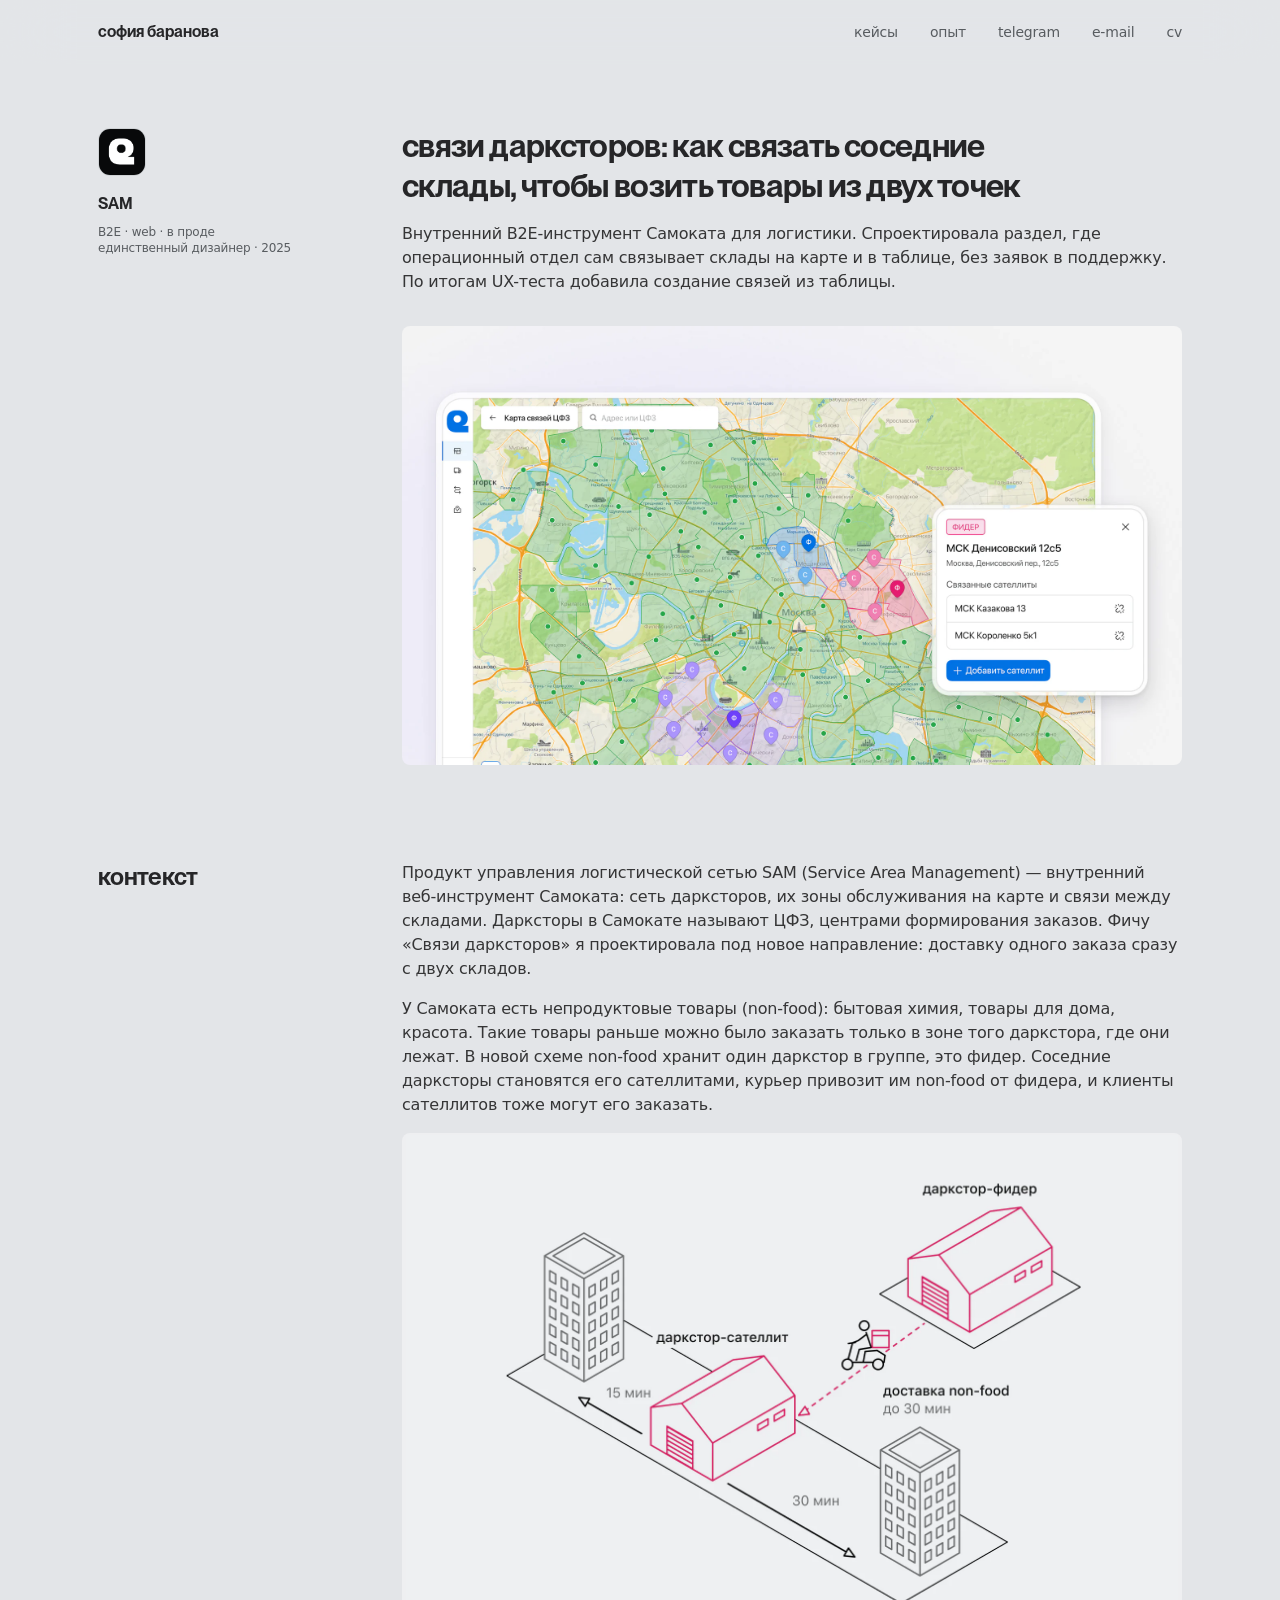
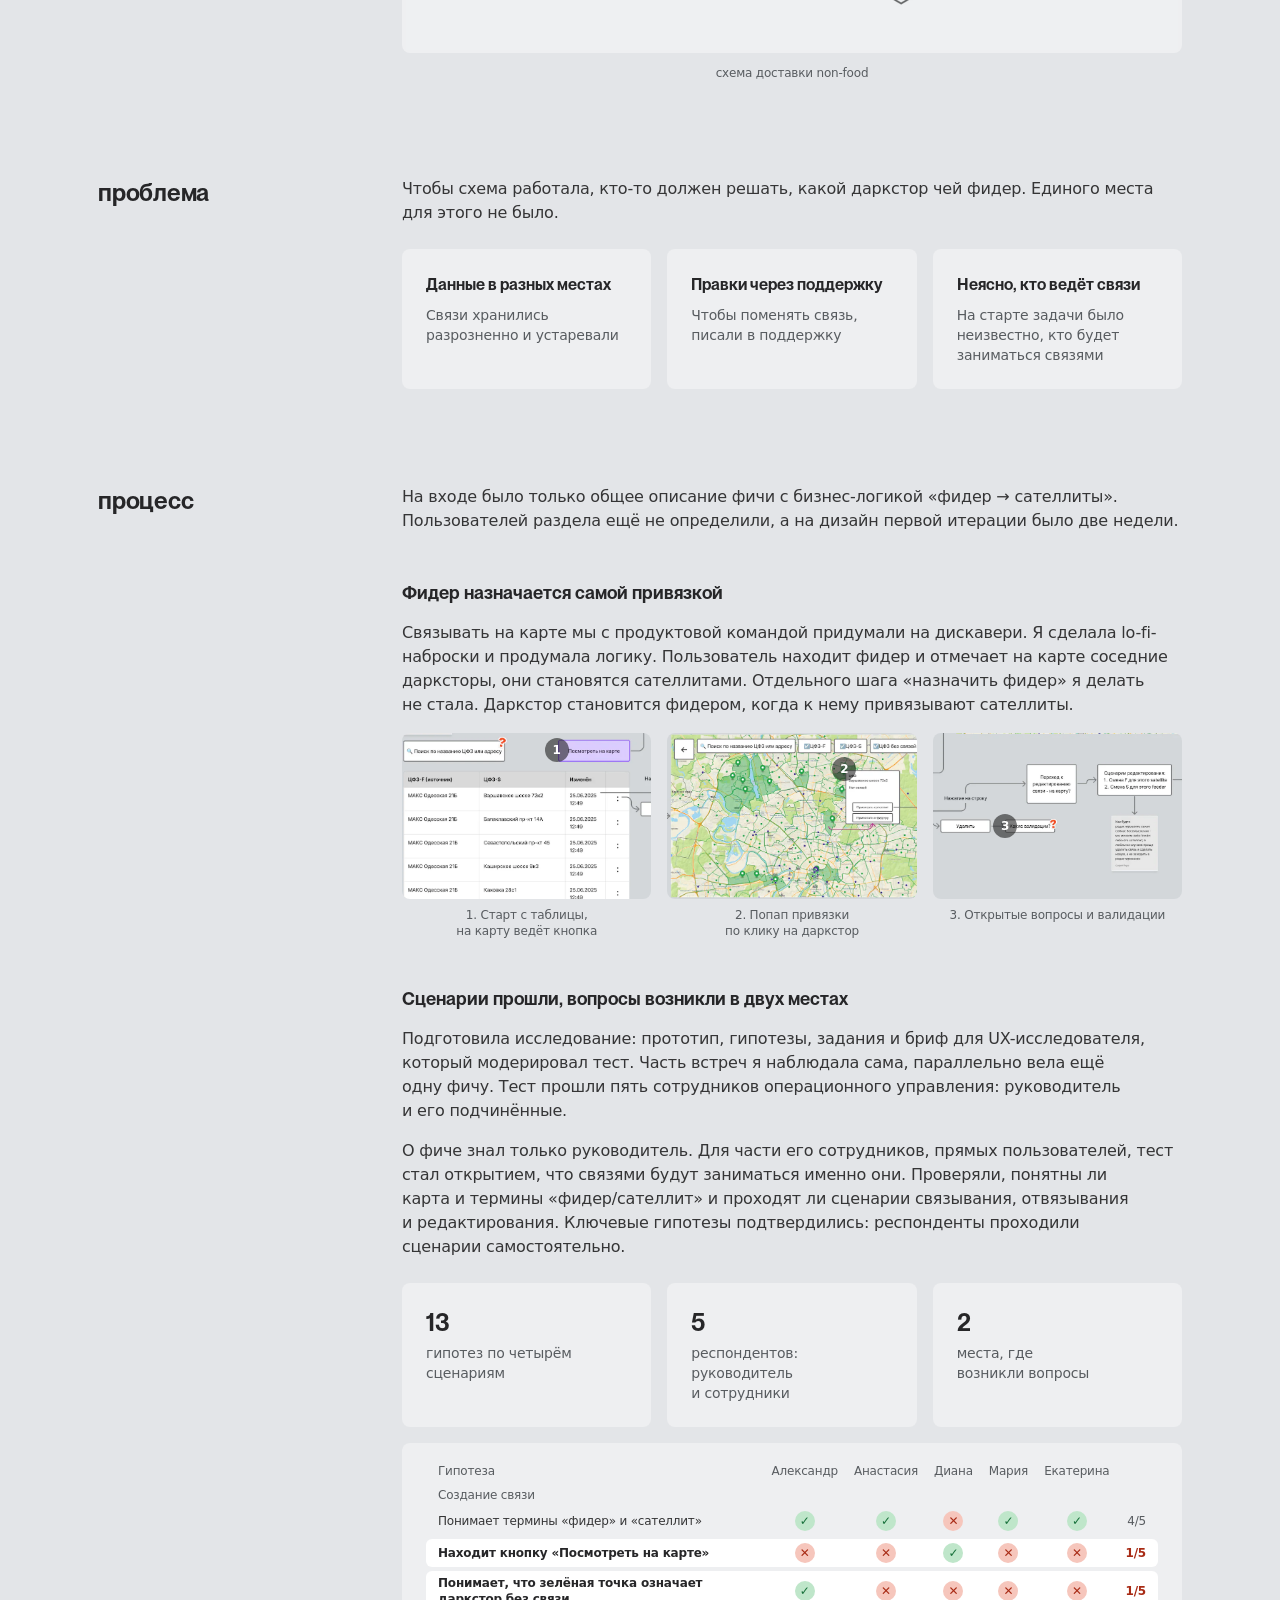
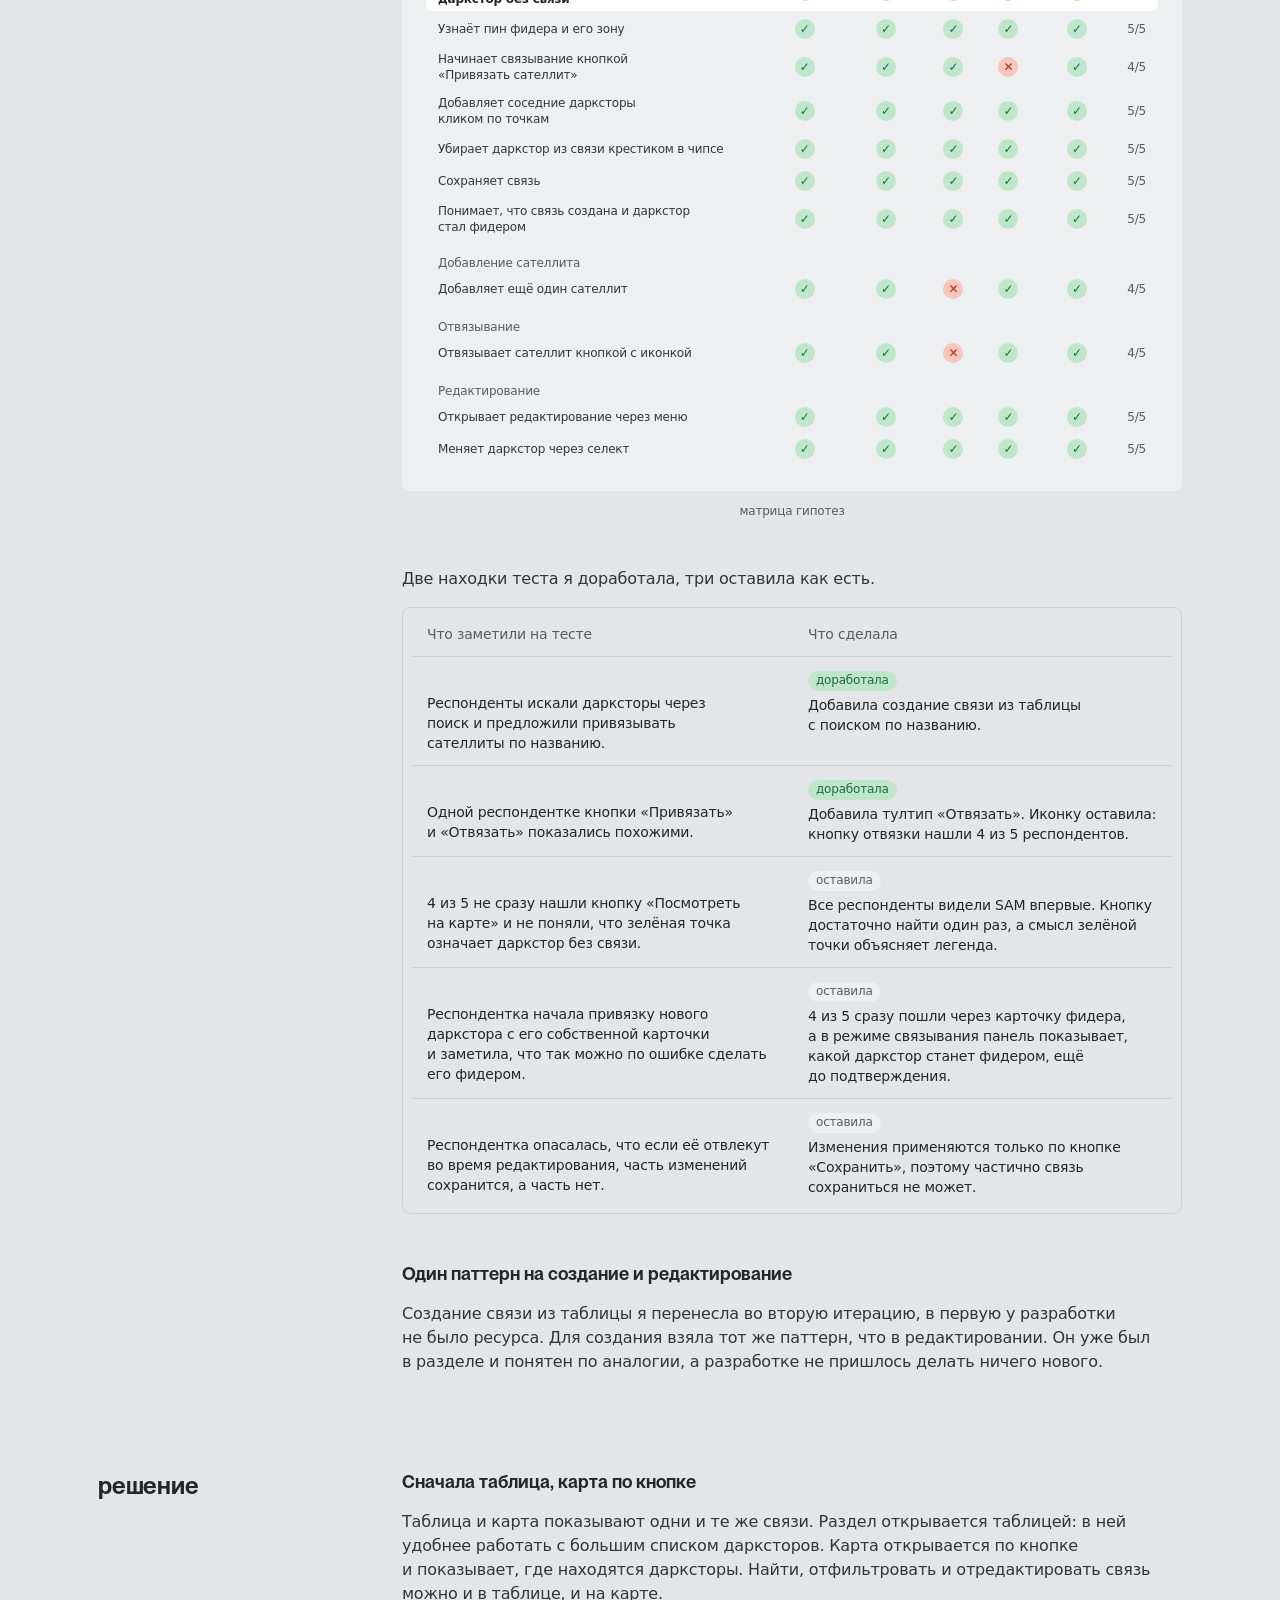
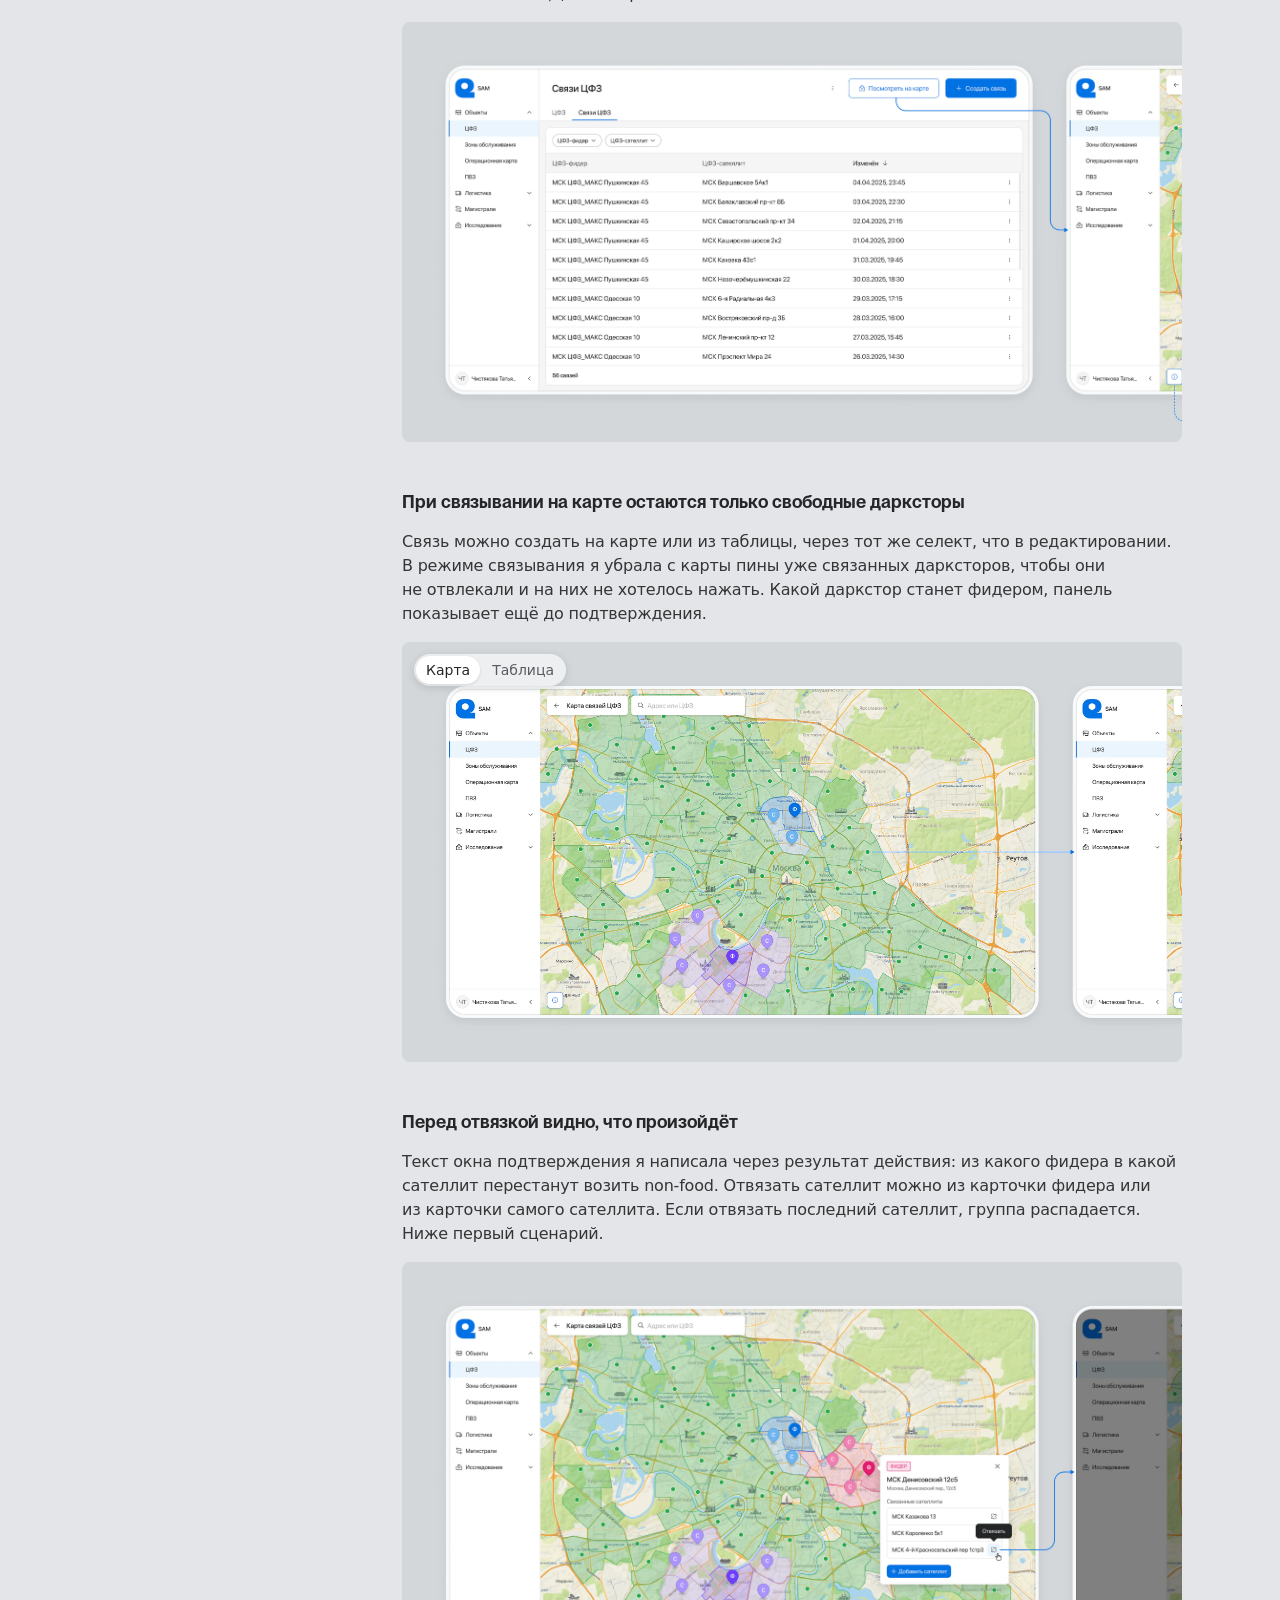
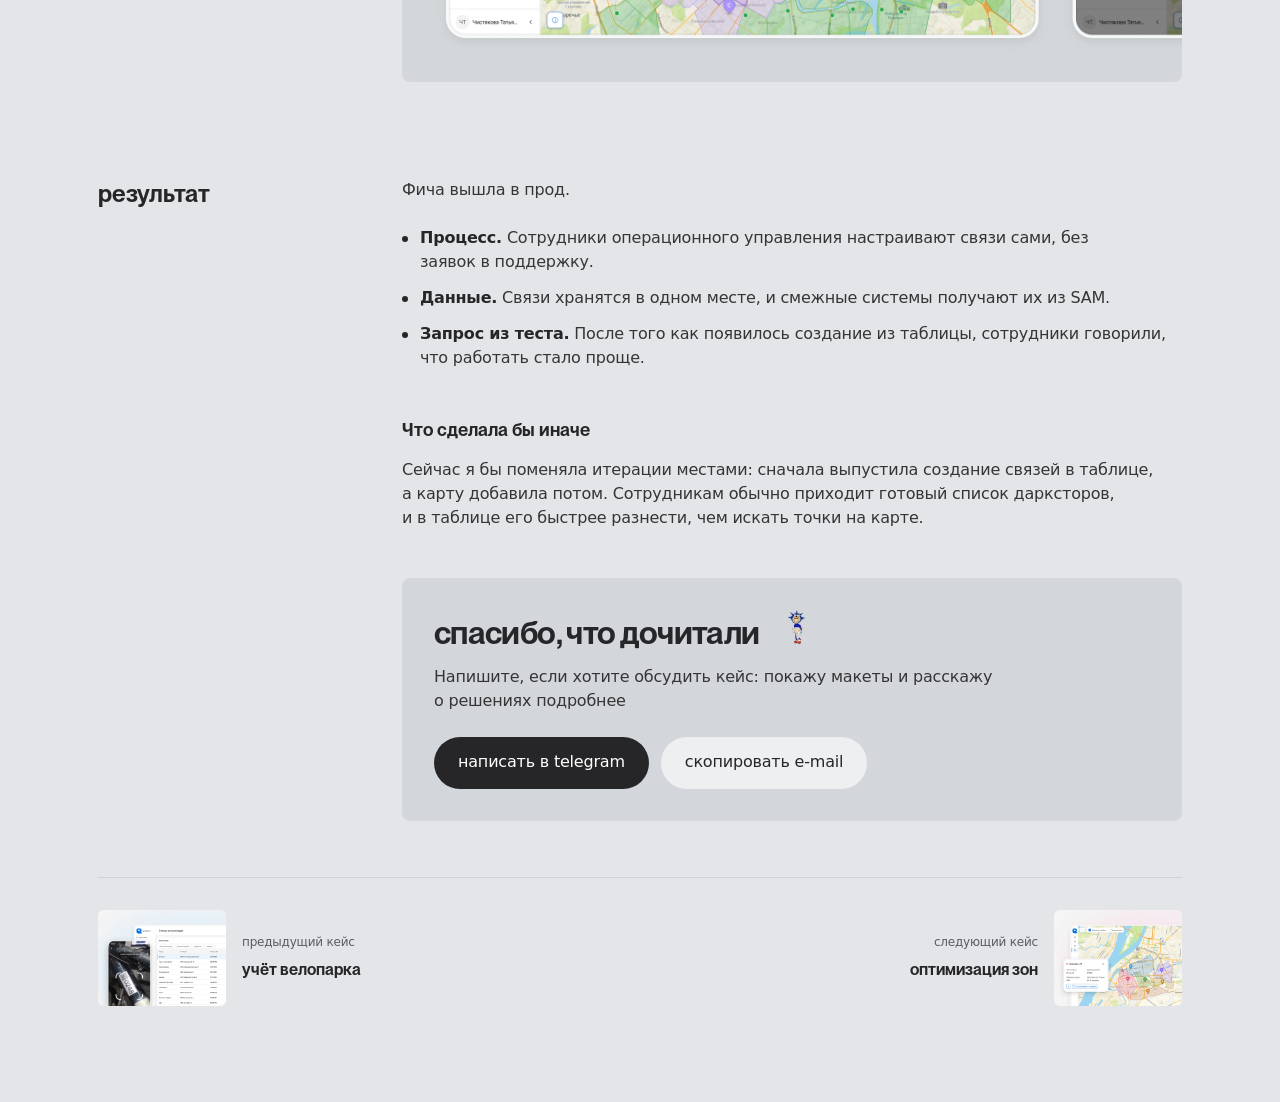
==== case-svyazi.html @ bcfc745b "Первая версия сайта" ====
<!DOCTYPE html>
<html lang="ru">
<head>
  <meta charset="UTF-8">
  <meta name="viewport" content="width=device-width, initial-scale=1">
  <title>Связи дарксторов — София Баранова</title>
  <meta name="description" content="Как связать соседние склады, чтобы возить non-food из двух точек: карта связей и сценарии для внутреннего B2E-инструмента Самоката.">

  <!-- превью ссылки в мессенджерах и соцсетях (Телеграм, ВК, HH): картинка 1200×630 лежит в images/og/ -->
  <meta property="og:type" content="website">
  <meta property="og:site_name" content="София Баранова">
  <meta property="og:locale" content="ru_RU">
  <meta property="og:url" content="https://sofia-baranova.github.io/case-svyazi.html">
  <meta property="og:title" content="Связи дарксторов — София Баранова">
  <meta property="og:description" content="Как связать соседние склады, чтобы возить non-food из двух точек: карта связей и сценарии для внутреннего B2E-инструмента Самоката.">
  <meta property="og:image" content="https://sofia-baranova.github.io/images/og/og-svyazi.jpg">
  <meta property="og:image:width" content="1200">
  <meta property="og:image:height" content="630">
  <meta name="twitter:card" content="summary_large_image">
  <link rel="stylesheet" href="styles.css">
  <link rel="icon" href="favicon-32.png" type="image/png" sizes="32x32">
  <link rel="icon" href="favicon.svg" type="image/svg+xml">
  <link rel="apple-touch-icon" href="apple-touch-icon.png">
</head>
<body>

  <header class="header">
    <div class="header__inner">
      <a class="brand" href="index.html">София Баранова</a>
      <button class="nav-toggle" type="button" aria-label="Меню" aria-expanded="false">
        <svg class="nav-toggle__icon-open" width="22" height="22" viewBox="0 0 24 24" fill="none" stroke="currentColor" stroke-width="2" stroke-linecap="round"><line x1="3" y1="7" x2="21" y2="7"></line><line x1="3" y1="17" x2="21" y2="17"></line></svg>
        <svg class="nav-toggle__icon-close" width="22" height="22" viewBox="0 0 24 24" fill="none" stroke="currentColor" stroke-width="2" stroke-linecap="round"><line x1="18" y1="6" x2="6" y2="18"></line><line x1="6" y1="6" x2="18" y2="18"></line></svg>
      </button>
      <nav class="nav">
        <a href="index.html#cases">кейсы</a>
        <a href="index.html#experience">опыт</a>
        <a href="https://t.me/thecurehead" target="_blank" rel="noopener">telegram</a>
        <a href="#" class="js-copy-email" data-email="sofiabaranova97@gmail.com">e-mail</a>
        <a href="https://drive.google.com/file/d/1ztFR7P-ESMwh4hIgdmYGF1b9-vSlQf4D/view?usp=sharing" target="_blank" rel="noopener">cv</a>
      </nav>
    </div>
  </header>

  <nav class="nav-mobile">
    <a href="index.html#cases">кейсы</a>
    <a href="index.html#experience">опыт</a>
    <a href="https://t.me/thecurehead" target="_blank" rel="noopener">telegram</a>
    <a href="#" class="js-copy-email" data-email="sofiabaranova97@gmail.com">e-mail</a>
    <a href="https://drive.google.com/file/d/1ztFR7P-ESMwh4hIgdmYGF1b9-vSlQf4D/view?usp=sharing" target="_blank" rel="noopener">cv</a>
  </nav>

  <main class="page">
    <article class="case">

      <!-- ШАПКА КЕЙСА -->
      <header class="case-hero">
        <div class="case-hero__side">
          <div class="case-hero__logo"><img src="images/logo-sam.png" alt="SAM"></div>
          <div class="case-hero__company"><span class="keep-case">SAM</span></div>
          <div class="case-hero__meta"><span class="keep-case">B2E</span> · web · в&nbsp;проде<br>единственный дизайнер · 2025</div>
        </div>
        <div class="case-hero__main">
          <h1 class="case-hero__title">Связи дарксторов: как связать соседние склады, чтобы возить товары из&nbsp;двух точек</h1>
          <p class="case-hero__lead">Внутренний B2E-инструмент Самоката для логистики. Спроектировала раздел, где операционный отдел сам связывает склады на&nbsp;карте и&nbsp;в&nbsp;таблице, без заявок в&nbsp;поддержку. По&nbsp;итогам UX-теста добавила создание связей из&nbsp;таблицы.</p>
          <div class="case-hero__cover">
            <img src="images/cover-svyazi-hero.webp" alt="Карта связей дарксторов с карточкой фидера и связанными сателлитами" width="1920" height="1080">
          </div>
        </div>
      </header>


      <!-- КОНТЕКСТ -->
      <section class="cblock" id="context">
        <h2 class="cblock__title">
          <nav class="section-jump section-jump--before"></nav>
          <span class="cblock__title-text">Контекст</span>
          <nav class="section-jump section-jump--after" style="--jn: 4">
            <a href="#problem">Проблема</a>
            <a href="#process">Процесс</a>
            <a href="#solution">Решение</a>
            <a href="#result">Результат</a>
          </nav>
        </h2>
        <div class="cblock__content">
          <p>Продукт управления логистической сетью SAM (Service Area Management)&nbsp;— внутренний веб-инструмент Самоката: сеть дарксторов, их&nbsp;зоны обслуживания на&nbsp;карте и&nbsp;связи между складами. Дарксторы в&nbsp;Самокате называют ЦФЗ, центрами формирования заказов. Фичу «Связи дарксторов» я&nbsp;проектировала под новое направление: доставку одного заказа сразу с&nbsp;двух складов.</p>
          <p>У&nbsp;Самоката есть непродуктовые товары (non-food): бытовая химия, товары для дома, красота. Такие товары раньше можно было заказать только в&nbsp;зоне того даркстора, где они лежат. В&nbsp;новой схеме non-food хранит один даркстор в&nbsp;группе, это фидер. Соседние дарксторы становятся его сателлитами, курьер привозит им&nbsp;non-food от&nbsp;фидера, и&nbsp;клиенты сателлитов тоже могут его заказать.</p>

          <figure class="figure">
            <div class="figure__box figure__box--illustration" style="aspect-ratio: 3/2; padding: 0; background: var(--surface);" data-lightbox-open="lightbox-delivery-scheme">
              <img src="images/delivery-scheme.webp" alt="Схема доставки non-food с двух складов: даркстор-фидер передаёт товары даркстору-сателлиту">
              <button class="wide-scroll__expand" data-lightbox-open="lightbox-delivery-scheme" aria-label="Открыть на весь экран"><svg viewBox="0 0 24 24" width="16" height="16" fill="currentColor"><path d="M9.79,12.79,4,18.59V17a1,1,0,0,0-2,0v4a1,1,0,0,0,.08.38,1,1,0,0,0,.54.54A1,1,0,0,0,3,22H7a1,1,0,0,0,0-2H5.41l5.8-5.79a1,1,0,0,0-1.42-1.42ZM21.92,2.62a1,1,0,0,0-.54-.54A1,1,0,0,0,21,2H17a1,1,0,0,0,0,2h1.59l-5.8,5.79a1,1,0,0,0,0,1.42,1,1,0,0,0,1.42,0L20,5.41V7a1,1,0,0,0,2,0V3A1,1,0,0,0,21.92,2.62Z"></path></svg></button>
            </div>
            <figcaption>схема доставки non-food</figcaption>
          </figure>

        </div>
      </section>

      <!-- ПРОБЛЕМА -->
      <section class="cblock" id="problem">
        <h2 class="cblock__title">
          <nav class="section-jump section-jump--before" style="--jn: 1">
            <a href="#context">Контекст</a>
          </nav>
          <span class="cblock__title-text">Проблема</span>
          <nav class="section-jump section-jump--after" style="--jn: 3">
            <a href="#process">Процесс</a>
            <a href="#solution">Решение</a>
            <a href="#result">Результат</a>
          </nav>
        </h2>
        <div class="cblock__content">
          <p>Чтобы схема работала, кто-то должен решать, какой даркстор чей фидер. Единого места для этого не&nbsp;было.</p>
          <div class="numbered-grid numbered-grid--3">
            <div class="numbered-card">
              <div class="numbered-card__title">Данные в&nbsp;разных местах</div>
              <div class="numbered-card__desc">Связи хранились разрозненно и&nbsp;устаревали</div>
            </div>
            <div class="numbered-card">
              <div class="numbered-card__title">Правки через поддержку</div>
              <div class="numbered-card__desc">Чтобы поменять связь, писали в&nbsp;поддержку</div>
            </div>
            <div class="numbered-card">
              <div class="numbered-card__title">Неясно, кто ведёт связи</div>
              <div class="numbered-card__desc">На&nbsp;старте задачи было неизвестно, кто будет заниматься связями</div>
            </div>
          </div>
        </div>
      </section>

      <!-- ПРОЦЕСС -->
      <section class="cblock" id="process">
        <h2 class="cblock__title">
          <nav class="section-jump section-jump--before" style="--jn: 2">
            <a href="#context">Контекст</a>
            <a href="#problem">Проблема</a>
          </nav>
          <span class="cblock__title-text">Процесс</span>
          <nav class="section-jump section-jump--after" style="--jn: 2">
            <a href="#solution">Решение</a>
            <a href="#result">Результат</a>
          </nav>
        </h2>
        <div class="cblock__content">
          <p>На&nbsp;входе было только общее описание фичи с&nbsp;бизнес-логикой «фидер → сателлиты». Пользователей раздела ещё не&nbsp;определили, а&nbsp;на&nbsp;дизайн первой итерации было две недели.</p>

          <h3>Фидер назначается самой привязкой</h3>
          <p>Связывать на&nbsp;карте мы&nbsp;с&nbsp;продуктовой командой придумали на&nbsp;дискавери. Я&nbsp;сделала lo-fi-наброски и&nbsp;продумала логику. Пользователь находит фидер и&nbsp;отмечает на&nbsp;карте соседние дарксторы, они становятся сателлитами. Отдельного шага «назначить фидер» я&nbsp;делать не&nbsp;стала. Даркстор становится фидером, когда к&nbsp;нему привязывают сателлиты.</p>

          <div class="sketch-crops">
            <figure>
              <div class="sketch-crop" data-lightbox-open="lightbox-lofi" data-mark="1">
                <img src="images/lofi-crop-start.webp" alt="Набросок: таблица связей и кнопка «Посмотреть на карте»" width="675" height="450" loading="lazy">
                <span class="sketch-mark" style="left:62%; top:10.5%">1</span>
              </div>
              <figcaption class="artifact__caption">1. Старт с&nbsp;таблицы, на&nbsp;карту ведёт кнопка</figcaption>
            </figure>
            <figure>
              <div class="sketch-crop" data-lightbox-open="lightbox-lofi" data-mark="2">
                <img src="images/lofi-crop-map.webp" alt="Набросок: карта с попапом ЦФЗ и кнопками привязки" width="700" height="467" loading="lazy">
                <span class="sketch-mark" style="left:71%; top:22%">2</span>
              </div>
              <figcaption class="artifact__caption">2. Попап привязки по&nbsp;клику на&nbsp;даркстор</figcaption>
            </figure>
            <figure>
              <div class="sketch-crop" data-lightbox-open="lightbox-lofi" data-mark="3">
                <img src="images/lofi-crop-questions.webp" alt="Набросок: открытые вопросы про редактирование и валидации" width="740" height="493" loading="lazy">
                <span class="sketch-mark" style="left:29%; top:56%">3</span>
              </div>
              <figcaption class="artifact__caption">3. Открытые вопросы и&nbsp;валидации</figcaption>
            </figure>
          </div>

          <h3>Сценарии прошли, вопросы возникли в&nbsp;двух местах</h3>
          <p>Подготовила исследование: прототип, гипотезы, задания и&nbsp;бриф для UX-исследователя, который модерировал тест. Часть встреч я&nbsp;наблюдала сама, параллельно вела ещё одну фичу. Тест прошли пять сотрудников операционного управления: руководитель и&nbsp;его подчинённые.</p>
          <p>О&nbsp;фиче знал только руководитель. Для части его сотрудников, прямых пользователей, тест стал открытием, что связями будут заниматься именно они. Проверяли, понятны&nbsp;ли карта и&nbsp;термины «фидер/сателлит» и&nbsp;проходят&nbsp;ли сценарии связывания, отвязывания и&nbsp;редактирования. Ключевые гипотезы подтвердились: респонденты проходили сценарии самостоятельно.</p>

          <div class="metrics">
            <div class="metric"><div class="metric__num">13</div><div class="metric__label">гипотез по&nbsp;четырём сценариям</div></div>
            <div class="metric"><div class="metric__num">5</div><div class="metric__label">респондентов: руководитель и&nbsp;сотрудники</div></div>
            <div class="metric"><div class="metric__num">2</div><div class="metric__label">места, где возникли вопросы</div></div>
          </div>

          <figure class="figure">
            <div class="heatmap">
              <table>
                <thead><tr><th>Гипотеза</th><th><span class="name-full">Александр</span><span class="name-short">А</span></th><th><span class="name-full">Анастасия</span><span class="name-short">Ан</span></th><th><span class="name-full">Диана</span><span class="name-short">Д</span></th><th><span class="name-full">Мария</span><span class="name-short">М</span></th><th><span class="name-full">Екатерина</span><span class="name-short">Е</span></th><th></th></tr></thead>
                <tbody>
        <tr class="heatmap__group"><td colspan="7">Создание связи</td></tr>
        <tr><td class="heatmap__l">Понимает термины «фидер» и&nbsp;«сателлит»</td><td class="heatmap__c"><span class="heatmap__dot heatmap__dot--ok">✓</span></td><td class="heatmap__c"><span class="heatmap__dot heatmap__dot--ok">✓</span></td><td class="heatmap__c"><span class="heatmap__dot heatmap__dot--no">✕</span></td><td class="heatmap__c"><span class="heatmap__dot heatmap__dot--ok">✓</span></td><td class="heatmap__c"><span class="heatmap__dot heatmap__dot--ok">✓</span></td><td class="heatmap__s">4/5</td></tr>
        <tr class="is-hl"><td class="heatmap__l">Находит кнопку «Посмотреть на&nbsp;карте»</td><td class="heatmap__c"><span class="heatmap__dot heatmap__dot--no">✕</span></td><td class="heatmap__c"><span class="heatmap__dot heatmap__dot--no">✕</span></td><td class="heatmap__c"><span class="heatmap__dot heatmap__dot--ok">✓</span></td><td class="heatmap__c"><span class="heatmap__dot heatmap__dot--no">✕</span></td><td class="heatmap__c"><span class="heatmap__dot heatmap__dot--no">✕</span></td><td class="heatmap__s">1/5</td></tr>
        <tr class="is-hl"><td class="heatmap__l">Понимает, что зелёная точка означает даркстор без связи</td><td class="heatmap__c"><span class="heatmap__dot heatmap__dot--ok">✓</span></td><td class="heatmap__c"><span class="heatmap__dot heatmap__dot--no">✕</span></td><td class="heatmap__c"><span class="heatmap__dot heatmap__dot--no">✕</span></td><td class="heatmap__c"><span class="heatmap__dot heatmap__dot--no">✕</span></td><td class="heatmap__c"><span class="heatmap__dot heatmap__dot--no">✕</span></td><td class="heatmap__s">1/5</td></tr>
        <tr><td class="heatmap__l">Узнаёт пин фидера и&nbsp;его зону</td><td class="heatmap__c"><span class="heatmap__dot heatmap__dot--ok">✓</span></td><td class="heatmap__c"><span class="heatmap__dot heatmap__dot--ok">✓</span></td><td class="heatmap__c"><span class="heatmap__dot heatmap__dot--ok">✓</span></td><td class="heatmap__c"><span class="heatmap__dot heatmap__dot--ok">✓</span></td><td class="heatmap__c"><span class="heatmap__dot heatmap__dot--ok">✓</span></td><td class="heatmap__s">5/5</td></tr>
        <tr><td class="heatmap__l">Начинает связывание кнопкой «Привязать сателлит»</td><td class="heatmap__c"><span class="heatmap__dot heatmap__dot--ok">✓</span></td><td class="heatmap__c"><span class="heatmap__dot heatmap__dot--ok">✓</span></td><td class="heatmap__c"><span class="heatmap__dot heatmap__dot--ok">✓</span></td><td class="heatmap__c"><span class="heatmap__dot heatmap__dot--no">✕</span></td><td class="heatmap__c"><span class="heatmap__dot heatmap__dot--ok">✓</span></td><td class="heatmap__s">4/5</td></tr>
        <tr><td class="heatmap__l">Добавляет соседние дарксторы кликом по&nbsp;точкам</td><td class="heatmap__c"><span class="heatmap__dot heatmap__dot--ok">✓</span></td><td class="heatmap__c"><span class="heatmap__dot heatmap__dot--ok">✓</span></td><td class="heatmap__c"><span class="heatmap__dot heatmap__dot--ok">✓</span></td><td class="heatmap__c"><span class="heatmap__dot heatmap__dot--ok">✓</span></td><td class="heatmap__c"><span class="heatmap__dot heatmap__dot--ok">✓</span></td><td class="heatmap__s">5/5</td></tr>
        <tr><td class="heatmap__l">Убирает даркстор из&nbsp;связи крестиком в&nbsp;чипсе</td><td class="heatmap__c"><span class="heatmap__dot heatmap__dot--ok">✓</span></td><td class="heatmap__c"><span class="heatmap__dot heatmap__dot--ok">✓</span></td><td class="heatmap__c"><span class="heatmap__dot heatmap__dot--ok">✓</span></td><td class="heatmap__c"><span class="heatmap__dot heatmap__dot--ok">✓</span></td><td class="heatmap__c"><span class="heatmap__dot heatmap__dot--ok">✓</span></td><td class="heatmap__s">5/5</td></tr>
        <tr><td class="heatmap__l">Сохраняет связь</td><td class="heatmap__c"><span class="heatmap__dot heatmap__dot--ok">✓</span></td><td class="heatmap__c"><span class="heatmap__dot heatmap__dot--ok">✓</span></td><td class="heatmap__c"><span class="heatmap__dot heatmap__dot--ok">✓</span></td><td class="heatmap__c"><span class="heatmap__dot heatmap__dot--ok">✓</span></td><td class="heatmap__c"><span class="heatmap__dot heatmap__dot--ok">✓</span></td><td class="heatmap__s">5/5</td></tr>
        <tr><td class="heatmap__l">Понимает, что связь создана и&nbsp;даркстор стал фидером</td><td class="heatmap__c"><span class="heatmap__dot heatmap__dot--ok">✓</span></td><td class="heatmap__c"><span class="heatmap__dot heatmap__dot--ok">✓</span></td><td class="heatmap__c"><span class="heatmap__dot heatmap__dot--ok">✓</span></td><td class="heatmap__c"><span class="heatmap__dot heatmap__dot--ok">✓</span></td><td class="heatmap__c"><span class="heatmap__dot heatmap__dot--ok">✓</span></td><td class="heatmap__s">5/5</td></tr>
        <tr class="heatmap__group"><td colspan="7">Добавление сателлита</td></tr>
        <tr><td class="heatmap__l">Добавляет ещё один сателлит</td><td class="heatmap__c"><span class="heatmap__dot heatmap__dot--ok">✓</span></td><td class="heatmap__c"><span class="heatmap__dot heatmap__dot--ok">✓</span></td><td class="heatmap__c"><span class="heatmap__dot heatmap__dot--no">✕</span></td><td class="heatmap__c"><span class="heatmap__dot heatmap__dot--ok">✓</span></td><td class="heatmap__c"><span class="heatmap__dot heatmap__dot--ok">✓</span></td><td class="heatmap__s">4/5</td></tr>
        <tr class="heatmap__group"><td colspan="7">Отвязывание</td></tr>
        <tr><td class="heatmap__l">Отвязывает сателлит кнопкой с&nbsp;иконкой</td><td class="heatmap__c"><span class="heatmap__dot heatmap__dot--ok">✓</span></td><td class="heatmap__c"><span class="heatmap__dot heatmap__dot--ok">✓</span></td><td class="heatmap__c"><span class="heatmap__dot heatmap__dot--no">✕</span></td><td class="heatmap__c"><span class="heatmap__dot heatmap__dot--ok">✓</span></td><td class="heatmap__c"><span class="heatmap__dot heatmap__dot--ok">✓</span></td><td class="heatmap__s">4/5</td></tr>
        <tr class="heatmap__group"><td colspan="7">Редактирование</td></tr>
        <tr><td class="heatmap__l">Открывает редактирование через меню</td><td class="heatmap__c"><span class="heatmap__dot heatmap__dot--ok">✓</span></td><td class="heatmap__c"><span class="heatmap__dot heatmap__dot--ok">✓</span></td><td class="heatmap__c"><span class="heatmap__dot heatmap__dot--ok">✓</span></td><td class="heatmap__c"><span class="heatmap__dot heatmap__dot--ok">✓</span></td><td class="heatmap__c"><span class="heatmap__dot heatmap__dot--ok">✓</span></td><td class="heatmap__s">5/5</td></tr>
        <tr><td class="heatmap__l">Меняет даркстор через селект</td><td class="heatmap__c"><span class="heatmap__dot heatmap__dot--ok">✓</span></td><td class="heatmap__c"><span class="heatmap__dot heatmap__dot--ok">✓</span></td><td class="heatmap__c"><span class="heatmap__dot heatmap__dot--ok">✓</span></td><td class="heatmap__c"><span class="heatmap__dot heatmap__dot--ok">✓</span></td><td class="heatmap__c"><span class="heatmap__dot heatmap__dot--ok">✓</span></td><td class="heatmap__s">5/5</td></tr>
                </tbody>
              </table>
            </div>
            <figcaption>матрица гипотез</figcaption>
          </figure>

          <p class="lead-gap-lg">Две находки теста я&nbsp;доработала, три оставила как есть.</p>

          <figure class="figure">
            <div class="table-wrap table-frame">
              <table class="tbl tbl--findings">
                <thead><tr><th>Что заметили на&nbsp;тесте</th><th>Что сделала</th></tr></thead>
                <tbody>
                  <tr><td>Респонденты искали дарксторы через поиск и&nbsp;предложили привязывать сателлиты по&nbsp;названию.</td><td><span class="chip chip--done">доработала</span><br>Добавила создание связи из&nbsp;таблицы с&nbsp;поиском по&nbsp;названию.</td></tr>
                  <tr><td>Одной респондентке кнопки «Привязать» и&nbsp;«Отвязать» показались похожими.</td><td><span class="chip chip--done">доработала</span><br>Добавила тултип «Отвязать». Иконку оставила: кнопку отвязки нашли 4&nbsp;из&nbsp;5&nbsp;респондентов.</td></tr>
                  <tr><td>4&nbsp;из&nbsp;5&nbsp;не&nbsp;сразу нашли кнопку «Посмотреть на&nbsp;карте» и&nbsp;не&nbsp;поняли, что зелёная точка означает даркстор без связи.</td><td><span class="chip chip--keep">оставила</span><br>Все респонденты видели SAM впервые. Кнопку достаточно найти один раз, а&nbsp;смысл зелёной точки объясняет легенда.</td></tr>
                  <tr><td>Респондентка начала привязку нового даркстора с&nbsp;его собственной карточки и&nbsp;заметила, что так можно по&nbsp;ошибке сделать его фидером.</td><td><span class="chip chip--keep">оставила</span><br>4&nbsp;из&nbsp;5&nbsp;сразу пошли через карточку фидера, а&nbsp;в&nbsp;режиме связывания панель показывает, какой даркстор станет фидером, ещё до&nbsp;подтверждения.</td></tr>
                  <tr><td>Респондентка опасалась, что если её&nbsp;отвлекут во&nbsp;время редактирования, часть изменений сохранится, а&nbsp;часть нет.</td><td><span class="chip chip--keep">оставила</span><br>Изменения применяются только по&nbsp;кнопке «Сохранить», поэтому частично связь сохраниться не&nbsp;может.</td></tr>
                </tbody>
              </table>
            </div>
          </figure>

          <h3>Один паттерн на&nbsp;создание и&nbsp;редактирование</h3>
          <p>Создание связи из&nbsp;таблицы я&nbsp;перенесла во&nbsp;вторую итерацию, в&nbsp;первую у&nbsp;разработки не&nbsp;было ресурса. Для создания взяла тот&nbsp;же паттерн, что в&nbsp;редактировании. Он&nbsp;уже был в&nbsp;разделе и&nbsp;понятен по&nbsp;аналогии, а&nbsp;разработке не&nbsp;пришлось делать ничего нового.</p>
        </div>
      </section>

      <!-- РЕШЕНИЕ -->
      <section class="cblock" id="solution">
        <h2 class="cblock__title">
          <nav class="section-jump section-jump--before" style="--jn: 3">
            <a href="#context">Контекст</a>
            <a href="#problem">Проблема</a>
            <a href="#process">Процесс</a>
          </nav>
          <span class="cblock__title-text">Решение</span>
          <nav class="section-jump section-jump--after" style="--jn: 1">
            <a href="#result">Результат</a>
          </nav>
        </h2>
        <div class="cblock__content">
          <h3>Сначала таблица, карта по&nbsp;кнопке</h3>
          <p>Таблица и&nbsp;карта показывают одни и&nbsp;те&nbsp;же&nbsp;связи. Раздел открывается таблицей: в&nbsp;ней удобнее работать с&nbsp;большим списком дарксторов. Карта открывается по&nbsp;кнопке и&nbsp;показывает, где находятся дарксторы. Найти, отфильтровать и&nbsp;отредактировать связь можно и&nbsp;в&nbsp;таблице, и&nbsp;на&nbsp;карте.</p>
          <div class="wide-scroll">
            <div class="wide-scroll__track" data-lightbox-open="lightbox-map-table">
              <img src="images/map-table-scenario.webp" alt="Раскадровка: таблица связей ЦФЗ, переход на карту связей с открытым попапом фидера и легендой" loading="lazy">
            </div>
            <button class="wide-scroll__expand" data-lightbox-open="lightbox-map-table" aria-label="Открыть на весь экран">
              <svg viewBox="0 0 24 24" width="16" height="16" fill="currentColor"><path d="M9.79,12.79,4,18.59V17a1,1,0,0,0-2,0v4a1,1,0,0,0,.08.38,1,1,0,0,0,.54.54A1,1,0,0,0,3,22H7a1,1,0,0,0,0-2H5.41l5.8-5.79a1,1,0,0,0-1.42-1.42ZM21.92,2.62a1,1,0,0,0-.54-.54A1,1,0,0,0,21,2H17a1,1,0,0,0,0,2h1.59l-5.8,5.79a1,1,0,0,0,0,1.42,1,1,0,0,0,1.42,0L20,5.41V7a1,1,0,0,0,2,0V3A1,1,0,0,0,21.92,2.62Z"></path></svg>
            </button>
          </div>

          <h3>При связывании на&nbsp;карте остаются только свободные дарксторы</h3>
          <p>Связь можно создать на&nbsp;карте или из&nbsp;таблицы, через тот&nbsp;же селект, что в&nbsp;редактировании. В&nbsp;режиме связывания я&nbsp;убрала с&nbsp;карты пины уже связанных дарксторов, чтобы они не&nbsp;отвлекали и&nbsp;на&nbsp;них не&nbsp;хотелось нажать. Какой даркстор станет фидером, панель показывает ещё до&nbsp;подтверждения.</p>
          <div class="wide-scroll">
            <div class="scenario-tabs" role="tablist">
              <button class="scenario-tabs__tab is-active" type="button" role="tab" aria-selected="true" data-tab="linking-map">Карта</button>
              <button class="scenario-tabs__tab" type="button" role="tab" aria-selected="false" data-tab="linking-list">Таблица</button>
            </div>
            <div class="wide-scroll__track is-active" data-tab-panel="linking-map" data-lightbox-open="lightbox-linking-map">
              <div class="strip">
                <img src="images/linking-map.webp" alt="Раскадровка связывания на карте: выбор фидера, выбор соседних дарксторов, подтверждение связи" loading="lazy">
                <span class="strip-cap" style="left:35.89%; top:91.5%">пины уже связанных дарксторов скрыты</span>
              </div>
            </div>
            <div class="wide-scroll__track" data-tab-panel="linking-list" data-lightbox-open="lightbox-linking-list">
              <div class="strip">
                <img src="images/linking-list.webp" alt="Раскадровка связывания из таблицы: выбор фидера и сателлитов через поиск по названию" loading="lazy">
                <span class="strip-cap" style="left:37.76%; top:92%">выбрали фидер, затем выбираем его сателлиты</span>
              </div>
            </div>
            <button class="wide-scroll__expand" data-lightbox-open="lightbox-linking-map" aria-label="Открыть на весь экран">
              <svg viewBox="0 0 24 24" width="16" height="16" fill="currentColor"><path d="M9.79,12.79,4,18.59V17a1,1,0,0,0-2,0v4a1,1,0,0,0,.08.38,1,1,0,0,0,.54.54A1,1,0,0,0,3,22H7a1,1,0,0,0,0-2H5.41l5.8-5.79a1,1,0,0,0-1.42-1.42ZM21.92,2.62a1,1,0,0,0-.54-.54A1,1,0,0,0,21,2H17a1,1,0,0,0,0,2h1.59l-5.8,5.79a1,1,0,0,0,0,1.42,1,1,0,0,0,1.42,0L20,5.41V7a1,1,0,0,0,2,0V3A1,1,0,0,0,21.92,2.62Z"></path></svg>
            </button>
          </div>

          <h3>Перед отвязкой видно, что произойдёт</h3>
          <p>Текст окна подтверждения я&nbsp;написала через результат действия: из&nbsp;какого фидера в&nbsp;какой сателлит перестанут возить non-food. Отвязать сателлит можно из&nbsp;карточки фидера или из&nbsp;карточки самого сателлита. Если отвязать последний сателлит, группа распадается. Ниже первый сценарий.</p>
          <div class="wide-scroll">
            <div class="wide-scroll__track" data-lightbox-open="lightbox-unlinking">
              <img src="images/unlinking-scenario.webp" alt="Раскадровка отвязывания сателлита у фидера" loading="lazy">
            </div>
            <button class="wide-scroll__expand" data-lightbox-open="lightbox-unlinking" aria-label="Открыть на весь экран">
              <svg viewBox="0 0 24 24" width="16" height="16" fill="currentColor"><path d="M9.79,12.79,4,18.59V17a1,1,0,0,0-2,0v4a1,1,0,0,0,.08.38,1,1,0,0,0,.54.54A1,1,0,0,0,3,22H7a1,1,0,0,0,0-2H5.41l5.8-5.79a1,1,0,0,0-1.42-1.42ZM21.92,2.62a1,1,0,0,0-.54-.54A1,1,0,0,0,21,2H17a1,1,0,0,0,0,2h1.59l-5.8,5.79a1,1,0,0,0,0,1.42,1,1,0,0,0,1.42,0L20,5.41V7a1,1,0,0,0,2,0V3A1,1,0,0,0,21.92,2.62Z"></path></svg>
            </button>
          </div>
        </div>
      </section>

      <!-- РЕЗУЛЬТАТ -->
      <section class="cblock" id="result">
        <h2 class="cblock__title">
          <nav class="section-jump section-jump--before" style="--jn: 4">
            <a href="#context">Контекст</a>
            <a href="#problem">Проблема</a>
            <a href="#process">Процесс</a>
            <a href="#solution">Решение</a>
          </nav>
          <span class="cblock__title-text">Результат</span>
          <nav class="section-jump section-jump--after"></nav>
        </h2>
        <div class="cblock__content">
          <p>Фича вышла в&nbsp;прод.</p>
          <ul class="bullets">
            <li><span><b>Процесс.</b> Сотрудники операционного управления настраивают связи сами, без заявок в&nbsp;поддержку.</span></li>
            <li><span><b>Данные.</b> Связи хранятся в&nbsp;одном месте, и&nbsp;смежные системы получают их&nbsp;из&nbsp;SAM.</span></li>
            <li><span><b>Запрос из&nbsp;теста.</b> После того как появилось создание из&nbsp;таблицы, сотрудники говорили, что работать стало проще.</span></li>
          </ul>
          <h3>Что сделала&nbsp;бы иначе</h3>
          <p>Сейчас я&nbsp;бы&nbsp;поменяла итерации местами: сначала выпустила создание связей в&nbsp;таблице, а&nbsp;карту добавила потом. Сотрудникам обычно приходит готовый список дарксторов, и&nbsp;в&nbsp;таблице его быстрее разнести, чем искать точки на&nbsp;карте.</p>
        </div>
      </section>



      <!-- БАННЕР «СПАСИБО, ЧТО ДОЧИТАЛИ»: приглашение пообщаться, до переходов к другим кейсам -->
      <div class="case-banner-row">
        <div></div>
        <aside class="case-banner">
          <div class="case-banner__title">Спасибо, что <span class="nowrap">дочитали<span class="contact__sticker"><img alt="" data-sticker></span></span></div>
          <p class="case-banner__text">Напишите, если хотите обсудить кейс: покажу макеты и&nbsp;расскажу о&nbsp;решениях подробнее</p>
          <div class="case-banner__actions">
            <a class="btn" href="https://t.me/thecurehead" target="_blank" rel="noopener">Написать в&nbsp;Telegram</a>
            <a class="btn btn--ghost js-copy-email" href="#" data-email="sofiabaranova97@gmail.com">Скопировать e-mail</a>
          </div>
        </aside>
      </div>

      <!-- ПРЕДЫДУЩИЙ / СЛЕДУЮЩИЙ -->
      <nav class="case-pager">
        <a class="pager-link prev" href="case-velosipedy.html">
          <span class="pager-link__cover"><img src="images/cover-velo-card.webp" alt="" width="1600" height="1200" loading="lazy"></span><div class="pager-link__text"><div class="pager-link__k">Предыдущий кейс</div>
          <div class="pager-link__t">Учёт велопарка</div></div>
        </a>
        <a class="pager-link next" href="case-zony.html">
          <div class="pager-link__text"><div class="pager-link__k">Следующий кейс</div>
          <div class="pager-link__t">Оптимизация зон</div></div><span class="pager-link__cover"><img src="images/cover-zony-card.webp" alt="" width="1600" height="1200" loading="lazy"></span>
        </a>
      </nav>

    </article>

    <!-- ЛАЙТБОКСЫ: вынесены из блоков в конец страницы -->
    <div class="lightbox lightbox--photo" id="lightbox-delivery-scheme">
      <button class="lightbox__close" aria-label="Закрыть"><svg viewBox="0 0 24 24" width="18" height="18" fill="currentColor"><path d="M13.41,12l6.3-6.29a1,1,0,1,0-1.42-1.42L12,10.59,5.71,4.29A1,1,0,0,0,4.29,5.71L10.59,12l-6.3,6.29a1,1,0,0,0,0,1.42,1,1,0,0,0,1.42,0L12,13.41l6.29,6.3a1,1,0,0,0,1.42,0,1,1,0,0,0,0-1.42Z"></path></svg></button>
      <div class="lightbox__scroll"><img src="images/delivery-scheme.webp" alt="Схема доставки non-food с двух складов: даркстор-фидер передаёт товары даркстору-сателлиту" loading="lazy"></div>
    </div>
    <div class="lightbox" id="lightbox-lofi">
      <button class="lightbox__close" aria-label="Закрыть"><svg viewBox="0 0 24 24" width="18" height="18" fill="currentColor"><path d="M13.41,12l6.3-6.29a1,1,0,1,0-1.42-1.42L12,10.59,5.71,4.29A1,1,0,0,0,4.29,5.71L10.59,12l-6.3,6.29a1,1,0,0,0,0,1.42,1,1,0,0,0,1.42,0L12,13.41l6.29,6.3a1,1,0,0,0,1.42,0,1,1,0,0,0,0-1.42Z"></path></svg></button>
      <div class="lightbox__scroll"><div class="strip">
        <img src="images/lofi-sketches.webp" alt="Доска с lo-fi-набросками сценариев связывания на карте и редактирования связи" loading="lazy">
        <span class="sketch-mark" data-mark="1" style="left:20.45%; top:53.7%">1</span>
        <span class="sketch-mark" data-mark="2" style="left:79.4%; top:25.6%">2</span>
        <span class="sketch-mark" data-mark="3" style="left:34.5%; top:63.2%">3</span>
      </div></div>
    </div>
    <div class="lightbox" id="lightbox-map-table">
      <button class="lightbox__close" aria-label="Закрыть"><svg viewBox="0 0 24 24" width="18" height="18" fill="currentColor"><path d="M13.41,12l6.3-6.29a1,1,0,1,0-1.42-1.42L12,10.59,5.71,4.29A1,1,0,0,0,4.29,5.71L10.59,12l-6.3,6.29a1,1,0,0,0,0,1.42,1,1,0,0,0,1.42,0L12,13.41l6.29,6.3a1,1,0,0,0,1.42,0,1,1,0,0,0,0-1.42Z"></path></svg></button>
      <div class="lightbox__scroll"><img src="images/map-table-scenario.webp" alt="Раскадровка: таблица связей ЦФЗ и карта связей" loading="lazy"></div>
    </div>
    <div class="lightbox" id="lightbox-linking-map">
      <button class="lightbox__close" aria-label="Закрыть"><svg viewBox="0 0 24 24" width="18" height="18" fill="currentColor"><path d="M13.41,12l6.3-6.29a1,1,0,1,0-1.42-1.42L12,10.59,5.71,4.29A1,1,0,0,0,4.29,5.71L10.59,12l-6.3,6.29a1,1,0,0,0,0,1.42,1,1,0,0,0,1.42,0L12,13.41l6.29,6.3a1,1,0,0,0,1.42,0,1,1,0,0,0,0-1.42Z"></path></svg></button>
      <div class="lightbox__scroll"><div class="strip">
        <img src="images/linking-map.webp" alt="Раскадровка связывания на карте" loading="lazy">
        <span class="strip-cap" style="left:35.89%; top:91.5%">пины уже связанных дарксторов скрыты</span>
      </div></div>
    </div>
    <div class="lightbox" id="lightbox-linking-list">
      <button class="lightbox__close" aria-label="Закрыть"><svg viewBox="0 0 24 24" width="18" height="18" fill="currentColor"><path d="M13.41,12l6.3-6.29a1,1,0,1,0-1.42-1.42L12,10.59,5.71,4.29A1,1,0,0,0,4.29,5.71L10.59,12l-6.3,6.29a1,1,0,0,0,0,1.42,1,1,0,0,0,1.42,0L12,13.41l6.29,6.3a1,1,0,0,0,1.42,0,1,1,0,0,0,0-1.42Z"></path></svg></button>
      <div class="lightbox__scroll"><div class="strip">
        <img src="images/linking-list.webp" alt="Раскадровка связывания из таблицы" loading="lazy">
        <span class="strip-cap" style="left:37.76%; top:92%">выбрали фидер, затем выбираем его сателлиты</span>
      </div></div>
    </div>
    <div class="lightbox" id="lightbox-unlinking">
      <button class="lightbox__close" aria-label="Закрыть"><svg viewBox="0 0 24 24" width="18" height="18" fill="currentColor"><path d="M13.41,12l6.3-6.29a1,1,0,1,0-1.42-1.42L12,10.59,5.71,4.29A1,1,0,0,0,4.29,5.71L10.59,12l-6.3,6.29a1,1,0,0,0,0,1.42,1,1,0,0,0,1.42,0L12,13.41l6.29,6.3a1,1,0,0,0,1.42,0,1,1,0,0,0,0-1.42Z"></path></svg></button>
      <div class="lightbox__scroll"><img src="images/unlinking-scenario.webp" alt="Раскадровка отвязывания сателлита у фидера" loading="lazy"></div>
    </div>
  </main>


  <script src="script.js"></script>
</body>
</html>
---- styles.css ----
/* =========================================================
   Портфолио — общие стили. Десктоп-first.
   Белый фон, чёрный текст, серый вторичный. Lowercase-дисплей.
   ========================================================= */

/* ---------- Шрифт заголовков: PP Neue Montreal ---------- */
@font-face {
  font-family: "PP Neue Montreal";
  src: url("fonts/PPNeueMontreal-Regular.woff2") format("woff2");
  font-weight: 100 550; font-style: normal; font-display: swap;
}
@font-face {
  font-family: "PP Neue Montreal";
  src: url("fonts/PPNeueMontreal-Semibold.woff2") format("woff2");
  font-weight: 551 900; font-style: normal; font-display: swap;
}

:root {
  /* цвета — тема «холодная бумага» (20.10). Записаны по ролям: чтобы сменить тему, достаточно поменять значения здесь */
  --bg:          #e3e5e8; /* фон страницы — холодный светло-серый */
  --ink:         #262628; /* заголовки, жирный текст, тёмная кнопка — графит */
  --text:        #353536; /* текст абзацев */
  --ink-2:       #585c60; /* серые подписи и мета — один серый на весь сайт */
  --ink-3:       #585c60; /* бывший второй серый, теперь совпадает с первым */
  --surface:     #eeeff1; /* карточки и плашки — светлее фона; светлая кнопка */
  --surface-2:   #f3f4f5;
  --stage:       #d3d7db; /* подложка под раскадровки, иллюстрации, наброски и баннер «спасибо» */
  --border:      #cfd2d5;
  --accent:      #262628;

  /* основной текст — системный шрифт (SF Pro на Mac/iPhone, Segoe UI на Windows, Roboto на Android) */
  --font: -apple-system, BlinkMacSystemFont, system-ui, "Segoe UI", "Helvetica Neue", Arial, "Noto Sans", sans-serif;
  /* заголовки — PP Neue Montreal (бесплатная версия для личного портфолио, файлы в fonts/) */
  --font-display: "PP Neue Montreal", var(--font);

  --fs-hero: 3rem;
  --fs-h1:   1.75rem;
  --fs-h2:   1.5rem;
  --fs-h3:   1rem;
  --fs-body: 1rem;
  --fs-sm:   0.875rem;
  --fs-meta: 0.75rem;

  --lh-body: 1.55;
  --lh-tight: 1.12;

  --maxw: 1148px; /* колонка контента кейса 780: 240 + 64 + 780 + поля 2×32 */
  --radius: 8px;     /* карточки, плашки, обложки (было 16 — 21.10 сделали строже) */
  --radius-sm: 6px;  /* мелкие элементы: мини-обложки, ячейки, лента — меньше большого, чтобы маленькое не было круглее крупного */
  --radius-logo: 12px; /* логотипы компаний 44–48 px — исключение: пропорция иконки приложения, отдельный предмет, а не плашка */
  --header-h: 64px;

  /* «стекло» шапки: белый 55% и сильный блюр — под шапкой видны мягкие пятна контента, меню читается (вариант C из сравнения 19.10) */
  --glass-bg: rgba(227,229,232,0.55); /* фон страницы на 55% */
  --glass-blur: saturate(160%) blur(32px);

  --s1: 4px;  --s2: 8px;  --s3: 12px; --s4: 16px;
  --s5: 24px; --s6: 32px; --s7: 48px; --s8: 64px; --s9: 96px;
}

*, *::before, *::after { box-sizing: border-box; }
html { -webkit-text-size-adjust: 100%; scroll-behavior: smooth; }
body {
  margin: 0;
  font-family: var(--font);
  font-size: var(--fs-body);
  line-height: 24px;
  color: var(--ink);
  background: var(--bg);
  -webkit-font-smoothing: antialiased;
  text-rendering: optimizeLegibility;
  letter-spacing: -0.2px;
  font-synthesis: none;
}

/* заголовки — PP Neue Montreal */
.brand, .hero__title, .cases__head h2, .case-card__title, .experience > h2,
.exp-card__company, .contact__title, .case-hero__company, .case-hero__title,
.cblock__title, .cblock__content .subhead, .cblock__content h3,
.metric__num, .numbered-card__title, .user-group__title, .pager-link__t {
  font-family: var(--font-display);
}
/* выравнивание строк: браузер сам выбирает, где перенести строку (буквы и пробелы не меняются).
   Заголовки — строки примерно равной длины; абзацы — без одного слова в последней строке. Старые браузеры просто игнорируют */
.hero__title, .cases__head h2, .case-card__title, .case-card__desc, .experience > h2,
.contact__title, .case-hero__title, .cblock__content h3, .cblock__content .subhead,
.numbered-card__title, .user-group__title, .metric__label, .pager-link__t,
.figure figcaption, .wide-scroll__caption, .artifact__caption, .artifact-board-caption, .photo-stack__caption { text-wrap: balance; }
p, li, td, .hero__lead, .case-hero__lead, .numbered-card__desc, .metric__note,
.speech-bubble__text, .card-quote__text, .pullquote__text, .split__text, .attribution, .user-group__task { text-wrap: pretty; }
img { max-width: 100%; display: block; }
a { color: inherit; text-decoration: none; }
h1, h2, h3, h4, p, ul, figure, blockquote { margin: 0; }
ul { padding: 0; list-style: none; }
button { font: inherit; }

@media (prefers-reduced-motion: reduce) {
  html { scroll-behavior: auto; }
  * { animation: none !important; transition: none !important; }
}

/* lowercase-дисплей (тело абзацев остаётся в обычном регистре) */
.brand, .nav a, .hero__title, .cases__head h2, .case-card__title,
.case-card__desc, .case-hero__title, .case-hero__meta, .case-hero__company,
.cblock__title, .split__label, .metric__label, .metric__note,
.experience > h2, .exp-card__company, .exp-card__role, .tag,
.cta__title, .contact__title, .btn, .pager-link__k, .pager-link__t,
.figure figcaption {
  text-transform: lowercase;
}
/* исключение из lowercase-дисплея: аббревиатуры (ML) остаются заглавными */
.keep-case { text-transform: none; }

/* --------------------------- шапка --------------------------- */
.header {
  position: fixed; top: 0; left: 0; right: 0;
  height: var(--header-h); z-index: 100;
  display: flex; align-items: center;
  /* без нижней линии: край шапки и так читается по размытому контенту под ней */
}
/* стекло шапки — отдельный слой. Когда на телефоне открыто меню, этот же слой плавно вытягивается вниз под пункты:
   стекло одно, поэтому нет ни шва между шапкой и меню, ни мигания при открытии */
.header::before {
  content: ""; position: absolute; top: 0; left: 0; right: 0; z-index: -1;
  height: var(--header-h);
  background: var(--glass-bg);
  -webkit-backdrop-filter: var(--glass-blur);
  backdrop-filter: var(--glass-blur);
  border-bottom: 1px solid transparent;
  transition: height .2s ease, border-color .2s ease;
}
.header__inner {
  width: 100%; max-width: var(--maxw); margin: 0 auto;
  padding: 0 var(--s6);
  display: flex; align-items: center; justify-content: space-between;
}
.brand { font-weight: 600; font-size: 1rem; line-height: 24px; letter-spacing: 0; }
.nav { display: flex; align-items: center; gap: var(--s6); }
.nav a, .nav-mobile a { font-size: var(--fs-sm); line-height: 20px; color: var(--ink-2); cursor: pointer; transition: color .15s ease; }
.nav a:hover, .nav-mobile a:hover { color: var(--ink); }
.nav-toggle { display: none; }
.nav-mobile { display: none; }

/* основной контейнер */
.page {
  max-width: var(--maxw); margin: 0 auto;
  padding: calc(var(--header-h) + var(--s8)) var(--s6) var(--s9);
}
[id] { scroll-margin-top: calc(var(--header-h) + var(--s5)); }

/* ======================= ГЛАВНАЯ ======================= */
.hero {
  display: grid; grid-template-columns: 1.2fr 0.8fr;
  gap: var(--s8); align-items: center;
  min-height: calc(100vh - var(--header-h) - var(--s9) - 120px);
}
.hero__title { /* самый крупный текст страницы: 48, финальное «давайте пообщаемся» меньше (40) */
  font-size: 3rem; line-height: 52px; letter-spacing: -0.02em;
  font-weight: 600; margin-bottom: var(--s5);
}
.hero__lead { font-size: 1.125rem; line-height: 28px; color: var(--ink); max-width: 46ch; } /* основной текст — чёрный; серый только для вторичного */
.hero__lead strong { color: var(--ink); font-weight: 600; }
.hero__photo {
  aspect-ratio: 4 / 5; border-radius: var(--radius);
  background: var(--surface); overflow: hidden;
}
.hero__photo img { width: 100%; height: 100%; object-fit: cover; }

/* кейсы */
.cases { margin-top: calc(var(--s9) + var(--s7)); padding-top: var(--s7); }
.cases__head {
  display: flex; align-items: baseline; justify-content: space-between;
  margin-bottom: var(--s5);
}
.cases__head h2 { font-size: var(--fs-h2); font-weight: 600; letter-spacing: -0.01em; line-height: 32px; }
.cases__grid { display: grid; grid-template-columns: repeat(3, 1fr); gap: var(--s5); }
.case-card { display: flex; flex-direction: column; } /* карточки в ряду одной высоты */
.case-card .tags { margin-top: auto; } /* теги прижаты к низу: описание в 1 или 2 строки не сбивает их по высоте */
.case-card__cover {
  aspect-ratio: 4 / 3; border-radius: var(--radius);
  background: var(--surface); overflow: hidden;
  margin-bottom: var(--s4); transition: transform .2s ease;
}
.case-card__cover img { width: 100%; height: 100%; object-fit: cover; }
.case-card:hover .case-card__cover { transform: translateY(-4px); }
.case-card__title { font-size: var(--fs-h3); font-weight: 600; letter-spacing: 0; line-height: 24px; margin-bottom: var(--s2); }
.case-card__desc { font-size: var(--fs-sm); line-height: 20px; color: var(--ink-2); margin-bottom: var(--s3); }
.tags { display: flex; flex-wrap: wrap; gap: var(--s2); }
.tag { font-size: var(--fs-meta); line-height: 16px; color: var(--ink-2); background: var(--surface); border-radius: 999px; padding: 2px 10px 4px; } /* сверху на 2 px меньше: строчные иначе проседают (как у чипсов) */

.ph {
  width: 100%; height: 100%;
  display: flex; align-items: center; justify-content: center;
  color: var(--ink-3); font-size: var(--fs-meta); line-height: 16px;
  background: repeating-linear-gradient(45deg, #f0f0f2 0 12px, #f4f4f5 12px 24px);
}

/* ======================= ОПЫТ ======================= */
/* по сетке карточек кейсов: заголовок в 1-й колонке (закреплён при скролле), список во 2-й и 3-й.
   Компактный список в плашке цвета карточек: сразу видно компанию, годы и роль, достижения раскрываются по клику (21.10).
   Первая компания раскрыта заранее — подсказывает, что остальные тоже открываются */
.experience {
  margin-top: calc(var(--s9) + var(--s6));
  display: grid; grid-template-columns: repeat(3, minmax(0, 1fr)); column-gap: var(--s5); align-items: start;
}
.experience > h2 {
  font-size: var(--fs-h2); font-weight: 600; letter-spacing: -0.01em; line-height: 32px;
  position: sticky; top: calc(var(--header-h) + var(--s6));
  margin-top: 22px; /* 16 поле строки + 6: строка 32 встаёт по центру первого логотипа (44) */
}
.exp-items {
  grid-column: 2 / span 2;
  background: var(--surface); border-radius: var(--radius); overflow: hidden; /* плашка #eeeff1 — как карточки в кейсах */
  interpolate-size: allow-keywords; /* нужно для плавного раскрытия */
}
.exp-row + .exp-row { border-top: 1px solid var(--border); } /* компании разделены тонкой линией */
.exp-row > summary { list-style: none; cursor: pointer; padding: var(--s4) var(--s5); }
.exp-row > summary::-webkit-details-marker { display: none; }
.exp-row > summary:focus-visible { outline: 2px solid var(--ink); outline-offset: -2px; }
.exp-row__chev { margin-left: auto; flex: none; align-self: center; color: var(--ink-2); transition: transform .25s ease, color .15s ease; }
.exp-row > summary:hover .exp-row__chev { color: var(--ink); } /* при наведении темнеет только стрелка, без подсветки строки */
.exp-row[open] .exp-row__chev { transform: rotate(180deg); }
/* плавное раскрытие там, где браузер это умеет; в остальных — просто открывается */
.exp-row::details-content { height: 0; overflow: clip; transition: height .25s ease, content-visibility .25s allow-discrete; }
.exp-row[open]::details-content { height: auto; }

.exp-item__head { display: flex; align-items: center; gap: var(--s3); }
.exp-item__copy { min-width: 0; }
.exp-card__logo { flex: none; width: 44px; height: 44px; border-radius: var(--radius-logo); background: var(--surface); overflow: hidden; }
.exp-card__logo img { width: 100%; height: 100%; object-fit: cover; filter: grayscale(1); transition: filter .2s ease; } /* логотипы чёрно-белые: цветные квадраты перетягивали внимание с обложек кейсов */
.exp-row:hover .exp-card__logo img { filter: none; } /* цвет возвращается при наведении на компанию */
/* годы сразу за названием компании — читаются вместе с ним */
.exp-item__title { display: flex; align-items: baseline; flex-wrap: wrap; column-gap: var(--s2); }
.exp-card__company { font-size: var(--fs-h3); font-weight: 600; letter-spacing: 0; line-height: 24px; } /* 16 — как название кейса в карточке: опыт тише кейсов */
.exp-item__dates { font-size: var(--fs-sm); line-height: 20px; color: var(--ink-3); white-space: nowrap; }
.exp-card__role { font-size: var(--fs-sm); line-height: 20px; color: var(--ink-2); }
/* достижения (двойной класс — чтобы перебить общий стиль списков из кейсов ниже по файлу): 14 — как описание кейса, ключевые цифры чёрным жирным.
   Точки висят слева от текста: текст на одной линии с названием компании, правый край точки = правый край логотипа */
.bullets.exp-item__bullets { margin: 0; gap: var(--s3); padding: 0 var(--s5) var(--s5) calc(var(--s5) + 56px); }
.bullets.exp-item__bullets li { margin-left: -16px; gap: var(--s3); font-size: var(--fs-sm); line-height: 20px; color: var(--ink-2); }
.bullets.exp-item__bullets li::before { width: 4px; height: 4px; background: var(--ink-3); margin-top: 8px; } /* точка 4 по центру строки 20 */
.bullets.exp-item__bullets li b { color: var(--ink); font-weight: 600; }

/* ======================= КОНТАКТ / ФУТЕР ======================= */
.contact {
  text-align: center; margin-top: calc(var(--s9) + var(--s6));
  padding: var(--s7) 0 var(--s9); /* снизу 96 — воздух до подвала */
}
.contact__title { font-size: 2.5rem; font-weight: 600; letter-spacing: -0.03em; line-height: 44px; margin-bottom: var(--s5); } /* меньше заголовка первого экрана (48); до кнопки 24 */
/* гифка-пасхалка: высота по строке заголовка, ширина — по пропорциям конкретной гифки (они разные), ничего не обрезается */
.contact__sticker { display: inline-flex; align-items: flex-end; height: 0.85em; vertical-align: -0.08em; margin-left: 0.12em; } /* увеличенная гифка растёт вверх от линии текста, высота строки не меняется */
.contact__sticker img { height: calc(100% * var(--sticker-k, 1)); width: auto; } /* --sticker-k — коэффициент увеличения для мелких персонажей, задаётся в script.js */
.contact__sticker img.is-scaled { transform: translateY(0.1em); } /* увеличенные (Соник, Человек-паук, ковбой) опущены: 0.1em = 5 px при заголовке 48 px, на телефоне пропорционально меньше */
/* «давайте пообщаемся» на главной: текст всегда строго по центру над кнопкой, гифка висит справа и не сдвигает его (гифки разной ширины) */
.contact__line { position: relative; }
.contact__line .contact__sticker { position: absolute; left: 100%; bottom: 0.17em; height: auto; width: max-content; margin-left: var(--s3); } /* 12 px от последней буквы; 0.17em снизу — гифка стоит на той же высоте, что раньше в строке */
.contact__line .contact__sticker img { height: calc(0.85em * var(--sticker-k, 1)); flex: none; } /* вне строки высота задаётся напрямую, иначе браузер схлопывает ширину гифки в ноль */
.contact__actions { display: flex; justify-content: center; }

.btn {
  display: inline-flex; align-items: center; gap: var(--s2);
  background: var(--ink); color: #fff; border: none; border-radius: 999px;
  padding: 13px 24px 15px; font-size: var(--fs-body); font-weight: 500; /* сверху на 2 меньше: строчные буквы шрифт рисует ниже середины строки; 13/15 — оптическая поправка на глаз (нечётные осознанно), высота та же 52 */
  cursor: pointer; transition: opacity .15s ease;
}
.btn:hover { opacity: 0.85; }

/* баннер «спасибо, что дочитали» в конце кейса, перед переходами к другим кейсам. Серый, как остальные плашки; акцентный цвет — после работы над палитрой */
/* баннер шириной с текст кейса: та же сетка, что у разделов (240 + 64 + колонка текста), левая ячейка пустая */
.case-banner-row { display: grid; grid-template-columns: 240px minmax(0, 1fr); gap: var(--s8); } /* от последнего абзаца «Результата» 48 — нижний отступ самого раздела */
.case-banner { background: var(--stage); border-radius: var(--radius); padding: var(--s6); }
.case-banner__title { font-family: var(--font-display); font-size: 2rem; font-weight: 600; line-height: 40px; letter-spacing: -0.02em; text-transform: lowercase; margin-bottom: var(--s3); text-wrap: balance; } /* как заголовок кейса в шапке */
.case-banner__text { font-size: var(--fs-body); line-height: 24px; color: var(--text); max-width: 600px; margin-bottom: var(--s5); text-wrap: pretty; } /* как текст кейса */
.case-banner__actions { display: flex; flex-wrap: wrap; gap: var(--s3); }
.case-banner .contact__sticker { height: 1.15em; transform: translateY(0.125em); margin-left: var(--s3); } /* 12 px от последней буквы, как на главной */
.nowrap { white-space: nowrap; } /* последнее слово и гифка не разрываются переносом строки */ /* заголовок баннера мельче, чем «давайте пообщаемся», поэтому гифка относительно крупнее: ~37 px вместо 27; опущена на 0.125em (4 px), чтобы стояла на линии текста, а не над ней */
.case-banner .contact__sticker img.is-tall { transform: translateY(-2px); } /* инопланетянин, крыса, ковбой, роблокс, человек-паук, сквидвард — на 2 px выше */
.case-banner .contact__sticker img.is-tall.is-scaled { transform: translateY(calc(0.1em - 2px)); } /* ковбой и человек-паук: увеличены и опущены на 0.1em, плюс те же 2 px вверх */
.btn--ghost { background: var(--surface); color: var(--ink); } /* вторичная кнопка — цвет карточек, белая выделялась сильнее основной */

/* ======================= КЕЙС ======================= */
.case { max-width: var(--maxw); }

/* шапка кейса: слева лого+компания+мета, справа заголовок+лид+обложка */
.case-hero {
  display: grid; grid-template-columns: 240px minmax(0, 1fr);
  gap: var(--s8); align-items: start; margin-bottom: var(--s7);
}
.case-hero__logo { width: 48px; height: 48px; border-radius: var(--radius-logo); background: #fff; border: 1px solid var(--border); overflow: hidden; margin-bottom: var(--s4); }
.case-hero__logo img { width: 100%; height: 100%; object-fit: cover; }
.case-hero__company { font-size: var(--fs-h3); font-weight: 600; letter-spacing: 0; line-height: 24px; }
.case-hero__meta { font-size: var(--fs-meta); color: var(--ink-2); margin-top: var(--s2); line-height: 16px; }
.case-hero__title { font-size: 2rem; font-weight: 600; line-height: 40px; letter-spacing: -0.02em; margin-top: -0.06em; margin-bottom: var(--s4); }
.case-hero__lead { font-size: var(--fs-body); color: var(--text); }
.case-hero__cover { margin-top: var(--s6); aspect-ratio: 16 / 9; border-radius: var(--radius); background: var(--surface); overflow: hidden; }
.case-hero__cover img { width: 100%; height: 100%; object-fit: cover; }

/* блок кейса: слева залипающий заголовок, справа контент */
.cblock {
  display: grid; grid-template-columns: 240px minmax(0, 1fr);
  gap: var(--s8); align-items: start;
  padding: var(--s7) 0;
}
.cblock__title {
  position: sticky; top: calc(var(--header-h) + var(--s6));
  display: flex; flex-direction: column;
  font-size: var(--fs-h2); font-weight: 600; letter-spacing: -0.01em;
  line-height: 32px;
}
.cblock__title-text { color: var(--ink); }

/* при наведении на заголовок раздела вокруг него по порядку появляются остальные разделы кейса — те, что раньше, сверху, те, что позже, снизу; --jn (кол-во ссылок, задаётся в html) даёт анимации именно ту высоту, что нужна — раньше был запас "с запасом" в 160px, из-за которого короткие списки открывались почти мгновенно, а не плавно */
.section-jump {
  --jn: 0;
  display: flex; flex-direction: column;
  max-height: 0; overflow: hidden;
  opacity: 0;
  transition: max-height .25s ease-out, opacity .2s ease-out, margin .25s ease-out;
}
.cblock__title:hover .section-jump { max-height: calc(var(--jn) * 22px); opacity: 1; }
.cblock__title:hover .section-jump--before:has(a) { margin-bottom: var(--s2); }
.cblock__title:hover .section-jump--after:has(a) { margin-top: var(--s2); }

.section-jump a {
  font-family: var(--font);
  font-size: var(--fs-sm); font-weight: 400; color: var(--ink-3);
  line-height: 22px; cursor: pointer; transition: color .15s ease;
}
.section-jump a:hover { color: var(--ink-2); }
.cblock__content { max-width: none; min-height: 128px; } /* не ниже раскрытого заголовка с 4 разделами (4×22 + 8 + 32): иначе в коротком «Результате» при наведении съезжал вниз футер */
.cblock__content > *:first-child { margin-top: 0; }
.cblock__content > p { margin-bottom: var(--s4); color: var(--text); }
.cblock__content .subhead { font-weight: 600; font-size: 1.125rem; line-height: 24px; letter-spacing: 0; margin: var(--s7) 0 var(--s4); }
.cblock__content .subhead:first-child { margin-top: 0; }
.cblock__content .subhead + .metrics,
.cblock__content .subhead + .numbered-grid { margin-top: 0; }
.cblock__content h3 { font-size: 1.125rem; font-weight: 600; letter-spacing: 0; margin: var(--s7) 0 var(--s4); line-height: 24px; }
.cblock__content h3:first-child { margin-top: 0; }
.ph--real { background: repeating-linear-gradient(45deg, #eef4ee 0 12px, #f4f8f4 12px 24px); }
.ph--draw { background: repeating-linear-gradient(45deg, #f4f0ee 0 12px, #f8f5f4 12px 24px); }
.cblock__content > p:last-child { margin-bottom: 0; }
.cblock__content > *:last-child { margin-bottom: 0; } /* последний элемент блока не добавляет пустоту перед следующим разделом */
.cblock__content .lead { color: var(--ink); font-size: var(--fs-h3); line-height: 24px; }
.cblock__content p + .figure { margin-top: var(--s3); }
.cblock__content .figure:has(+ p) { margin-bottom: 0; }
.cblock__content .figure + p { margin-top: var(--s4); }
.cblock__content .figure + p.lead-gap-lg { margin-top: var(--s7); }
.cblock__content p + .wide-scroll { margin-top: var(--s3); }
.wide-scroll { margin-bottom: var(--s7); }
.wide-scroll:has(+ .wide-scroll__caption) { margin-bottom: 0; }
.wide-scroll__caption {
  margin-top: var(--s2); margin-bottom: var(--s7);
  text-align: center; font-size: var(--fs-meta); line-height: 16px; color: var(--ink-3);
}
.cblock__content p.section-gap { margin-top: var(--s7); }


/* буллеты */
.bullets { display: grid; gap: var(--s3); margin: var(--s5) 0; }
.bullets li { display: flex; gap: var(--s3); font-size: var(--fs-body); color: var(--text); }
.bullets li::before { content: ""; width: 6px; height: 6px; border-radius: 50%; background: var(--ink); margin-top: 0.6em; flex: none; }
.bullets li b { color: var(--ink); font-weight: 600; }

/* сплит проблема/решение */
.split {
  display: grid; grid-template-columns: 1fr 1fr; gap: var(--s6);
  margin: var(--s5) 0; padding: var(--s6) 0;
  border-top: 1px solid var(--border); border-bottom: 1px solid var(--border);
}
.split__col + .split__col { border-left: 1px solid var(--border); padding-left: var(--s6); }
.split__label { font-size: var(--fs-sm); line-height: 20px; color: var(--ink-2); margin-bottom: var(--s3); }
.split__text { font-size: 1rem; line-height: 24px; letter-spacing: -0.01em; font-weight: 500; }

/* метрики */
.metrics { display: grid; grid-template-columns: repeat(3, 1fr); gap: var(--s4); margin: var(--s5) 0; }
.metrics.metrics--2 { grid-template-columns: repeat(2, 1fr); }
.metric { background: var(--surface); border-radius: var(--radius); padding: var(--s5); }
.metric__num { font-size: var(--fs-h2); font-weight: 600; letter-spacing: 0; line-height: 32px; margin-bottom: var(--s1); }
.metric__label { font-size: var(--fs-sm); line-height: 20px; color: var(--ink-2); }
.metric__note { font-size: var(--fs-meta); line-height: 16px; color: var(--ink-3); margin-top: var(--s2); }

/* пометка про атрибуцию */
.attribution {
  font-size: var(--fs-sm); line-height: 20px; color: var(--ink-2);
  background: var(--surface-2); border: 1px solid var(--border);
  border-radius: var(--radius-sm); padding: var(--s4) var(--s5); margin: var(--s5) 0;
}

/* пронумерованные карточки (проблема / что изменилось) */
.numbered-grid {
  display: grid; grid-template-columns: repeat(2, 1fr);
  gap: var(--s4); margin: var(--s5) 0;
}
.numbered-grid:has(+ .artifact-board-frame) { margin-bottom: 0; }
.numbered-grid--tight-bottom { margin-bottom: var(--s4); }
.numbered-card { background: var(--surface); border-radius: var(--radius); padding: var(--s5); }
.numbered-card--wide { grid-column: 1 / -1; }
.numbered-card__num { font-size: var(--fs-sm); line-height: 20px; color: var(--ink-3); margin-bottom: var(--s2); }
.numbered-card__title { font-weight: 600; font-size: var(--fs-h3); line-height: 24px; letter-spacing: 0; margin-bottom: var(--s2); }
.numbered-card__desc { color: var(--ink-2); font-size: var(--fs-sm); line-height: 20px; }


/* цитата внутри широкой карточки — значок кавычки теперь svg, чтобы выглядел одинаково на любой ОС/без установленного шрифта */
.card-quote { position: relative; margin-top: var(--s4); padding-left: 32px; }
.card-quote__mark { position: absolute; left: 0; top: 2px; color: var(--ink-3); opacity: .45; } /* светлее основного серого: кавычка — украшение, не текст */
.card-quote__text { font-size: var(--fs-h3); line-height: 24px; color: var(--ink); }
.card-quote__author { margin-top: var(--s3); font-size: var(--fs-sm); line-height: 20px; color: var(--ink-2); font-style: italic; text-align: right; }

/* россыпь речевых пузырей: список по левому краю, аватарка слева от бабла, хвостик сбоку */
.quote-scatter {
  display: flex; flex-direction: column; gap: var(--s3);
  margin: var(--s6) 0;
}
.speech-bubble { display: flex; align-items: flex-end; gap: var(--s3); align-self: flex-start; }
.speech-bubble-exchange {
  display: flex; flex-direction: column; gap: var(--s3);
}
.speech-bubble-exchange .speech-bubble--reply { align-self: flex-end; }
.speech-bubble__text {
  position: relative; z-index: 1;
  background: var(--surface); border-radius: 18px;
  padding: var(--s3) var(--s4);
  font-size: var(--fs-sm); line-height: 20px; color: var(--ink);
}
.speech-bubble__text::after {
  content: "";
  position: absolute; left: -7px; bottom: 10px;
  width: 0; height: 0;
  border-top: 6px solid transparent;
  border-bottom: 6px solid transparent;
  border-right: 8px solid var(--surface);
}
.speech-bubble--reply .speech-bubble__text::after {
  left: auto; right: -7px;
  border-right: 0;
  border-left: 8px solid var(--surface);
}
.speech-bubble__avatar {
  width: 34px; height: 34px; border-radius: 50%;
  background: var(--surface); border: 1px solid var(--border); /* кружок эмодзи — цвет карточек, не белый (и у пузырей-цитат, и в группах заказчиков/пользователей) */
  display: flex; align-items: center; justify-content: center;
  font-size: 1.0625rem; flex: none;
}

/* цитата с декоративной кавычкой (как у Shuvalov) */
.pullquote {
  position: relative; background: var(--surface); border-radius: var(--radius);
  padding: var(--s6) var(--s6) var(--s6) 56px; margin: var(--s5) 0;
}
.pullquote::before {
  content: "\201C"; position: absolute; left: 20px; top: 4px;
  font-size: 3rem; line-height: 1; font-family: Georgia, "Times New Roman", serif;
  color: var(--ink-3);
}
.pullquote__text { font-size: 1rem; line-height: 24px; letter-spacing: -0.01em; }
.pullquote__author { margin-top: var(--s4); font-size: var(--fs-sm); line-height: 20px; color: var(--ink-2); font-style: italic; text-align: right; }

/* таблица */
.table-wrap { margin: var(--s5) 0; overflow-x: auto; }
table.tbl { width: 100%; border-collapse: collapse; font-size: var(--fs-sm); line-height: 20px; }
table.tbl th, table.tbl td { text-align: left; padding: var(--s3) var(--s4); border-bottom: 1px solid var(--border); }
table.tbl th { color: var(--ink-2); font-weight: 500; }

/* общий ряд: цитаты слева, стопка фото мастерской справа */
.process-scene { display: flex; align-items: flex-start; gap: var(--s7); margin: var(--s6) 0; }
.process-scene .quote-scatter { flex: 1; min-width: 0; margin: 0; }
.process-scene .photo-stack-block { flex: none; margin: var(--s4) var(--s5) 0 0; }

/* стопка фото мастерской: наклонённые карточки, листаются стрелками */
.photo-stack-block { display: flex; flex-direction: column; align-items: center; margin: var(--s7) 0; }
.photo-stack { position: relative; }
.photo-stack__frames { position: relative; width: 220px; aspect-ratio: 3 / 4; }
.photo-stack__shadow {
  position: absolute; inset: 0; z-index: 0;
  border-radius: 2px; background: var(--surface); border: 6px solid var(--surface); /* рамки фото и скринов — цвет карточек, не белый: на сером фоне белое слишком выделялось */
  outline: 1px solid var(--border);
  transform: rotate(var(--tilt, 0deg));
}
.photo-stack__frame {
  position: absolute; inset: 0; z-index: 1;
  border-radius: 2px; overflow: hidden;
  background: var(--surface); border: 6px solid var(--surface);
  outline: 1px solid var(--border);
  opacity: 0; pointer-events: none;
  transition: opacity .25s ease, transform .25s ease;
}
.photo-stack__frame img { width: 100%; height: 100%; object-fit: cover; display: block; }
.photo-stack__frame.is-active { opacity: 1; pointer-events: auto; z-index: 2; }
.photo-stack__frame.is-active.is-hover-zoom { transform: scale(1.5); z-index: 3; }
.photo-stack__nav { display: flex; justify-content: center; gap: var(--s5); margin-top: var(--s4); }
.photo-stack__caption { margin-top: var(--s4); font-size: var(--fs-meta); line-height: 16px; color: var(--ink-3); text-align: center; }
.photo-stack__arrow {
  display: flex; align-items: center; justify-content: center;
  width: 32px; height: 32px; border: none; background: none; border-radius: 50%;
  color: var(--ink-2); cursor: pointer; padding: 0;
  transition: color .15s ease, background .15s ease;
}
.photo-stack__arrow svg { width: 18px; height: 18px; display: block; }
.photo-stack__arrow[data-dir="-1"] svg { margin-right: 2px; }
.photo-stack__arrow[data-dir="1"] svg { transform: scaleX(-1); margin-left: 2px; }
.photo-stack__arrow:hover { color: var(--ink); background: var(--surface); }
.figure { margin: var(--s6) 0; }
.figure--tight-bottom { margin-bottom: var(--s4); }
.figure__box { position: relative; border-radius: var(--radius); background: var(--stage); aspect-ratio: 16 / 9; overflow: hidden; }
.figure__box img { width: 100%; height: 100%; object-fit: cover; }
.figure figcaption { margin-top: var(--s3); font-size: var(--fs-meta); line-height: 16px; color: var(--ink-3); text-align: center; }

/* подложка под PNG-иллюстрацию без фона: фон карточки задаётся тут же в CSS, при смене цвета файл перезаливать не нужно */
.figure__box--illustration {
  display: flex; align-items: center; justify-content: center;
  padding: var(--s3);
  background: var(--stage); /* поменять здесь при смене цвета блоков — картинка не тронется */
  cursor: pointer;
}
.figure__box--illustration img {
  width: auto; height: auto; max-width: 99%; max-height: 99%; object-fit: contain;
}
.figure__box .wide-scroll__expand { opacity: 0; transition: opacity .15s ease; }
.figure__box:hover .wide-scroll__expand { opacity: 1; }

/* пара квадратных иллюстраций в ряд — картинка со своим (непрозрачным) фоном слева, экраны на прозрачном фоне справа */
.figure-pair { display: grid; grid-template-columns: 1fr 1fr; gap: var(--s4); margin: var(--s4) 0; }
.figure-pair .figure { margin: 0; }
.figure__box--square { aspect-ratio: 1 / 1; }

/* доска артефактов «было»: три независимые колонки — без дыр между гориз./верт. фото */
.artifact-board-frame {
  border: 1px solid var(--border); border-radius: var(--radius);
  padding: var(--s5) var(--s6);
  margin: var(--s6) 0 var(--s4);
}
.numbered-grid + .artifact-board-frame { margin-top: var(--s4); }
.artifact-board {
  display: flex; align-items: center; gap: var(--s6);
  padding: var(--s3) 0;
}
.artifact-col { flex: 1; display: flex; flex-direction: column; gap: var(--s6); min-width: 0; }
.artifact-col--center { gap: var(--s5); }
.artifact-board-frame--compact .artifact-board { justify-content: center; }
.artifact-board-frame--compact .artifact-col { flex: 0 1 auto; }
.artifact-board-frame--compact .artifact-col:nth-child(1) { max-width: 150px; }
.artifact-board-frame--compact .artifact-col:nth-child(2) { max-width: 220px; }
.artifact__frame {
  position: relative; z-index: 1;
  border-radius: 2px; overflow: hidden;
  background: var(--surface); border: 6px solid var(--surface);
  outline: 1px solid var(--border);
  transition: transform .25s ease;
  cursor: pointer;
}
.artifact__frame img { width: 100%; height: auto; display: block; }
.artifact--h:hover .artifact__frame { transform: scale(2.2); z-index: 5; }
.artifact--v:hover .artifact__frame { transform: scale(1.4); z-index: 5; }
.artifact__caption {
  margin-top: var(--s2); text-align: center;
  font-size: var(--fs-meta); line-height: 16px; color: var(--ink-3);
}
.artifact-board-caption {
  margin-top: var(--s5); text-align: center;
  font-size: var(--fs-h3); line-height: 24px; color: var(--ink-3);
}

/* построчно: текст слева гибкий, скрин справа фиксированной ширины */
.proof-row { display: flex; align-items: flex-start; gap: var(--s6); margin: var(--s6) 0; }
.proof-row + .proof-row { margin-top: var(--s7); }
.proof-row__text { flex: 1; min-width: 0; }
.proof-row__text p, .proof-row__text h3 { margin: 0 0 var(--s4); }
.proof-row__text > *:last-child { margin-bottom: 0; }
.proof-row__image { flex: none; width: 220px; margin-right: var(--s5); }

/* обрезанный скрин: сверху видна только верхняя часть, клик открывает полный скрин в лайтбоксе */
.proof-row__crop {
  position: relative; height: 216px;
  border-radius: 2px; overflow: hidden;
  background: var(--surface); border: 6px solid var(--surface); outline: 1px solid var(--border);
  cursor: pointer;
}
.proof-row__crop img { width: 100%; height: auto; display: block; }
.proof-row__crop .wide-scroll__expand { opacity: 0; transition: opacity .15s ease; }
.proof-row__crop:hover .wide-scroll__expand { opacity: 1; }

/* группы пользователей: роли + задача, вместо иллюстрации */
.user-groups { display: grid; grid-template-columns: 1fr 1fr; gap: var(--s4); margin-bottom: var(--s6); }
.user-group { background: var(--surface); border-radius: var(--radius); padding: var(--s5) var(--s6); }
.user-group__title { font-weight: 600; font-size: var(--fs-h3); line-height: 24px; letter-spacing: 0; margin-bottom: var(--s5); }
.user-group__roles { display: grid; grid-template-columns: repeat(auto-fill, minmax(76px, 1fr)); gap: var(--s5) var(--s4); margin: 0 0 var(--s5); padding: 0; list-style: none; }
.user-group__roles li { display: flex; flex-direction: column; align-items: center; gap: var(--s2); text-align: center; }
.role-emoji { font-size: 1.75rem; line-height: 1; }
.role-label { font-size: var(--fs-meta); color: var(--ink-2); line-height: 16px; }
.user-group__task { font-size: var(--fs-sm); color: var(--ink-2); line-height: 20px; padding-top: var(--s4); border-top: 1px solid var(--border); }
.user-group__task-label { font-weight: 600; color: var(--ink); }

/* широкая горизонтальная лента: один длинный сценарий, скроллится drag'ом и колёсиком */
.wide-scroll { position: relative; }
.wide-scroll .wide-scroll__expand { opacity: 0; transition: opacity .15s ease; }
.wide-scroll:hover .wide-scroll__expand { opacity: 1; }
.wide-scroll__track {
  display: flex; align-items: center; overflow-x: auto; overflow-y: hidden;
  border-radius: var(--radius); background: var(--stage);
  cursor: grab; scroll-behavior: smooth;
  scrollbar-width: thin; scrollbar-color: var(--ink-3) transparent;
}
.wide-scroll__track.is-dragging { cursor: grabbing; scroll-behavior: auto; user-select: none; }
.wide-scroll__track::-webkit-scrollbar { height: 8px; }
.wide-scroll__track::-webkit-scrollbar-thumb { background: var(--ink-3); border-radius: 999px; }
.wide-scroll__track::-webkit-scrollbar-track { background: transparent; }
.wide-scroll__track img { height: 420px; width: auto; max-width: none; display: block; flex: none; }
.wide-scroll__expand {
  position: absolute; top: var(--s3); right: var(--s3); z-index: 2;
  width: 32px; height: 32px; padding: 8px; border-radius: 999px; border: none;
  background: rgba(17,17,17,0.55); color: #fff; font-size: 15px; line-height: 1;
  display: flex; align-items: center; justify-content: center;
  cursor: pointer; backdrop-filter: blur(4px); transition: background .15s ease;
}
.wide-scroll__expand:hover { background: rgba(17,17,17,0.75); }

/* лайтбокс: полноэкранный просмотр той же ленты */
.lightbox {
  position: fixed; inset: 0; z-index: 200;
  background: rgba(10,10,10,0.94);
  display: none; align-items: center; justify-content: center;
  padding: var(--s7) var(--s6);
}
.lightbox.is-open { display: flex; }
.lightbox__scroll {
  max-width: 100%; height: min(84vh, 880px); overflow-x: auto; overflow-y: hidden;
  display: flex; cursor: grab; border-radius: var(--radius-sm);
  scrollbar-width: thin; scrollbar-color: rgba(255,255,255,0.4) transparent;
}
.lightbox__scroll.is-dragging { cursor: grabbing; user-select: none; }
.lightbox__scroll::-webkit-scrollbar { height: 8px; }
.lightbox__scroll::-webkit-scrollbar-thumb { background: rgba(255,255,255,0.4); border-radius: 999px; }
.lightbox__scroll::-webkit-scrollbar-track { background: transparent; }
.lightbox__scroll img { height: min(84vh, 880px); width: auto; max-width: none; display: block; flex: none; }
#lightbox-repair .lightbox__scroll img { background: var(--stage); }
#lightbox-registration .lightbox__scroll img { background: var(--stage); }
#lightbox-monitoring-bikes .lightbox__scroll img { background: var(--stage); }
#lightbox-monitoring-requests .lightbox__scroll img { background: var(--stage); }
.lightbox__ph { flex: none; width: 4200px; height: min(84vh, 880px); }

/* лайтбокс для одной картинки (не для раскадровок-лент) — вписываем целиком в экран, без обрезки и скролла */
.lightbox--photo .lightbox__scroll {
  max-width: 100%; height: auto; overflow: visible; cursor: default; display: block;
}
.lightbox--photo .lightbox__scroll img {
  height: auto; width: auto; max-width: 100%; max-height: min(84vh, 880px); background: var(--stage);
}
.lightbox__close {
  position: fixed; top: var(--s5); right: var(--s5); z-index: 201;
  width: 44px; height: 44px; border-radius: 999px; border: none;
  background: rgba(255,255,255,0.12); color: #fff; font-size: 22px; line-height: 1;
  display: flex; align-items: center; justify-content: center;
  cursor: pointer; transition: background .15s ease;
}
.lightbox__close:hover { background: rgba(255,255,255,0.22); }


/* предыдущий/следующий */
.case-pager { display: grid; grid-template-columns: 1fr 1fr; gap: var(--s4); margin-top: 56px; border-top: 1px solid var(--border); padding-top: var(--s6); }
/* переход к соседнему кейсу: мини-обложка + название, как кликабельные карточки кейсов на главной (не серая плашка — серые у нас информационные) */
.pager-link { display: flex; align-items: center; gap: var(--s4); }
.pager-link.next { justify-content: flex-end; text-align: right; }
.pager-link__cover { flex: none; width: 128px; aspect-ratio: 4 / 3; border-radius: var(--radius-sm); overflow: hidden; background: var(--surface); transition: transform .2s ease; }
.pager-link__cover img { width: 100%; height: 100%; object-fit: cover; }
.pager-link:hover .pager-link__cover { transform: translateY(-4px); } /* как у карточек на главной */
.pager-link__k { font-size: var(--fs-meta); line-height: 16px; color: var(--ink-3); margin-bottom: var(--s2); }
.pager-link__t { font-size: var(--fs-h3); font-weight: 600; line-height: 24px; letter-spacing: 0; }

/* ======================= адаптив (черновой) ======================= */
@media (max-width: 1024px) {
  .cblock, .case-hero { gap: var(--s6); }
}

@media (max-width: 900px) {
  .page { padding-left: var(--s5); padding-right: var(--s5); }
  .header__inner { padding: 0 var(--s5); }
  .hero { grid-template-columns: 1fr; gap: var(--s6); min-height: auto; }
  .hero__photo { max-width: 320px; }
  .cases__grid { grid-template-columns: 1fr; gap: var(--s6); }
  .experience { grid-template-columns: minmax(0, 1fr); }
  .experience > h2 { position: static; margin: 0 0 var(--s6); }
  .exp-items { grid-column: 1; }
  .cblock, .case-hero { grid-template-columns: minmax(0, 1fr); gap: var(--s4); }
  .cblock__title { position: static; }
  .cblock__content { min-height: 0; } /* на мобильном список разделов скрыт, запас не нужен */
  .section-jump { display: none; }
  .split, .metrics--2 { grid-template-columns: 1fr; }
  .metrics, .numbered-grid, .user-groups { grid-template-columns: repeat(2, 1fr); }
  /* доска артефактов на мобильном — не в один столбец, а в 2 колонки; порядок карточек — 01+03 в одном ряду (оба вертикальных фото), 02+04 и 05+06 ниже (горизонтальные), чтобы в паре не встречались высокое и низкое фото */
  .artifact-board { display: grid; grid-template-columns: 1fr 1fr; align-items: start; gap: var(--s6); }
  .artifact-col { display: contents; }
  .artifact-board .artifact:has([data-lightbox-open="lightbox-artifact-01"]) { order: 1; }
  .artifact-board .artifact:has([data-lightbox-open="lightbox-artifact-03"]) { order: 2; }
  .artifact-board .artifact:has([data-lightbox-open="lightbox-artifact-02"]) { order: 3; }
  .artifact-board .artifact:has([data-lightbox-open="lightbox-artifact-04"]) { order: 4; }
  .artifact-board .artifact:has([data-lightbox-open="lightbox-artifact-05"]) { order: 5; }
  .artifact-board .artifact:has([data-lightbox-open="lightbox-artifact-06"]) { order: 6; }
  .process-scene { flex-direction: column; align-items: center; }
  .process-scene .photo-stack-block { margin: var(--s6) 0 0; }
  .split__col + .split__col { border-left: none; padding-left: 0; border-top: 1px solid var(--border); padding-top: var(--s5); }
  .contact__title { font-size: var(--fs-h1); line-height: 36px; } /* 28: заголовок с гифкой справа помещается в ширину телефона, страница не ездит вбок */
  .hero__title { font-size: 2.75rem; line-height: 48px; } /* на телефоне как раньше: 48 в узкую колонку не влезает красиво */
  .case-banner__title { font-size: var(--fs-h1); line-height: 36px; } /* как заголовок кейса на узком экране */
  .case-hero__title { font-size: var(--fs-h1); line-height: 36px; }

  /* переписки и другие пары «текст + скрин» — картинка под текстом, крупнее, по центру; та же ширина у стопки фото мастерской, раз она тоже переносится вниз */
  .proof-row { flex-direction: column; }
  .proof-row__image { width: 300px; margin: 0 auto; }
  .photo-stack__frames { width: 300px; }

  /* раскадровки в «Решении» — та же рамка 16:9, что у иллюстрации с мастером; то, что не влезает, доступно скроллом внутри рамки */
  .wide-scroll__track { height: calc((100vw - var(--s5) * 2) * 0.5625); aspect-ratio: auto; }
  .wide-scroll__track img { height: 100%; width: auto; max-width: none; }

  /* ниже 900px зум по ховеру выключаем — на сжатом десктопном окне он не к месту, а на телефоне и так не сработает */
  .artifact--h:hover .artifact__frame,
  .artifact--v:hover .artifact__frame,
  .photo-stack__frame.is-active.is-hover-zoom { transform: none; }
}

@media (max-width: 600px) {
  /* на тач-экране ховера нет, поэтому «разделы» прячем — на телефоне для этого нужен другой интерфейс, пока не сделан */
  .section-nav-trigger { display: none; }

  /* гамбургер-меню в шапке — список ссылок в строке до 600px помещается, ниже уже нет, поэтому прячем его в выпадающую панель */
  .nav-toggle {
    display: flex; align-items: center; justify-content: center;
    width: 36px; height: 36px; margin: -6px; padding: 6px;
    background: none; border: none; color: var(--ink); cursor: pointer;
  }
  .nav-toggle__icon-close { display: none; }
  .nav-toggle[aria-expanded="true"] .nav-toggle__icon-open { display: none; }
  .nav-toggle[aria-expanded="true"] .nav-toggle__icon-close { display: block; }

  .nav { display: none; }

  /* пункты меню без своего фона: под ними вытягивается стекло шапки (высоту меню --menu-h считает script.js) */
  .nav-mobile {
    display: flex;
    position: fixed; top: var(--header-h); left: 0; right: 0; z-index: 101; /* над стеклом шапки, иначе пункты размылись бы */
    flex-direction: column; align-items: flex-start; gap: var(--s4);
    padding: var(--s4) var(--s5); /* 16 сверху и снизу, по бокам 24 — вровень с шапкой */
    opacity: 0; visibility: hidden; transform: translateY(-8px);
    transition: opacity .2s ease, transform .2s ease, visibility 0s linear .2s;
  }
  .nav-mobile.is-open {
    opacity: 1; visibility: visible; transform: translateY(0);
    transition: opacity .2s ease, transform .2s ease;
  }
  .nav-mobile a { width: 100%; font-size: var(--fs-body); }
  .header:has(.nav-toggle[aria-expanded="true"])::before {
    height: calc(var(--header-h) + var(--menu-h, 0px));
    border-bottom-color: var(--border); /* у открытого меню линия снизу остаётся: панель лежит поверх текста */
  }

  .metrics, .numbered-grid, .user-groups { grid-template-columns: 1fr; }
  .figure-pair { grid-template-columns: 1fr; }
  /* переходы между кейсами: в узкой колонке обложка над текстом, как мини-карточка */
  .pager-link { flex-direction: column; align-items: flex-start; gap: var(--s3); }
  .pager-link.next { align-items: flex-end; }
  .pager-link.next .pager-link__cover { order: -1; }
  .pager-link__cover { width: 100%; }
  .case-banner { padding: var(--s5); }
  .case-banner__actions { flex-direction: column; } /* кнопки во всю ширину, одинаковые */
  .case-banner__actions .btn { justify-content: center; }
  .exp-item__head { align-items: flex-start; }
  .exp-row > summary { padding: var(--s4); }
  .bullets.exp-item__bullets { padding: 0 var(--s4) var(--s4) calc(var(--s4) + 16px); } /* на телефоне текст во всю ширину, точки у края плашки */
}

/* табы «Карта / Список» поверх ленты раскадровки: сидят в левом верхнем углу рамки и не уезжают при скролле; зеркально кнопке-лупе справа */
.scenario-tabs {
  position: absolute; top: var(--s3); left: var(--s3); z-index: 2;
  display: flex; gap: 2px; padding: 2px; height: 32px; /* та же высота, что у кнопки-лупы справа — стоят на одной линии */
  background: var(--surface); border-radius: 999px; /* цвет карточек: с цветом линий табы выглядели темновато на сером фоне */
  box-shadow: 0 2px 8px rgba(17,17,17,0.12); /* отделяет табы от светлой обводки экранов под ними */
}
.scenario-tabs__tab {
  border: none; background: none; cursor: pointer;
  height: 28px; padding: 0 10px; border-radius: 999px; /* 10 + 2 от подложки = 12 до текста, в сетке 4 */
  font-size: var(--fs-sm); line-height: 20px; color: var(--ink-2);
  transition: color .15s ease, background .15s ease, box-shadow .15s ease;
}
.scenario-tabs__tab:hover { color: var(--ink); }
.scenario-tabs__tab.is-active {
  background: #fff; color: var(--ink);
  box-shadow: 0 1px 3px rgba(17,17,17,0.12);
}

/* в ленте с табами видна только активная раскадровка */
.wide-scroll__track[data-tab-panel]:not(.is-active) { display: none; }

#lightbox-lofi .lightbox__scroll img { background: var(--stage); }
#lightbox-map-table .lightbox__scroll img { background: var(--stage); }
#lightbox-linking-map .lightbox__scroll img { background: var(--stage); }
#lightbox-linking-list .lightbox__scroll img { background: var(--stage); }
#lightbox-unlinking .lightbox__scroll img { background: var(--stage); }

/* карусель из нескольких картинок в одной рамке: видна одна, листается стрелками под рамкой (стрелки и подпись — те же, что у стопки фото мастерской) */
.figure-carousel { margin: var(--s6) 0 var(--s7); }
.figure-carousel .figure { margin-top: 0; }
.figure-carousel__slide:not(.is-active) { display: none; }

/* стрелки карусели в лайтбоксе: по бокам экрана, в стиле крестика закрытия */
.lightbox__nav {
  position: fixed; top: 50%; z-index: 201; transform: translateY(-50%);
  width: 44px; height: 44px; border-radius: 999px; border: none; padding: 0;
  background: rgba(255,255,255,0.12); color: #fff;
  display: flex; align-items: center; justify-content: center;
  cursor: pointer; transition: background .15s ease;
}
.lightbox__nav:hover { background: rgba(255,255,255,0.22); }
.lightbox__nav svg { width: 20px; height: 20px; display: block; }
.lightbox__nav--prev { left: var(--s5); }
.lightbox__nav--next { right: var(--s5); }
.lightbox__nav--prev svg { margin-right: 2px; } /* оптическая центровка шеврона, как у стрелок стопки фото */
.lightbox__nav--next svg { transform: scaleX(-1); margin-left: 2px; }
.lightbox:has(.lightbox__nav) { padding-left: 88px; padding-right: 88px; } /* место под стрелки, чтобы они не наезжали на картинку */

/* ======================= компоненты кейса «Связи дарксторов» ======================= */

/* карточки по три в ряд (существующая numbered-card) */
.numbered-grid--3 { grid-template-columns: repeat(3, minmax(0, 1fr)); }

/* карточки с цифрами и таблица под ними: тот же зазор 16 px, что между карточками, читаются одним блоком */
.metrics:has(+ .figure) { margin-bottom: var(--s4); }
.metrics + .figure { margin-top: var(--s4); }

/* кропы с набросков: по клику открывается вся доска, нужная метка подсвечена */
.sketch-crops { display: grid; grid-template-columns: repeat(3, minmax(0, 1fr)); gap: var(--s4); margin: var(--s3) 0 var(--s6); }
.sketch-crop { position: relative; aspect-ratio: 3 / 2; border-radius: var(--radius); overflow: hidden; background: var(--stage); cursor: pointer; }
.sketch-crop img { width: 100%; height: 100%; object-fit: cover; }
.sketch-mark {
  position: absolute; transform: translate(-50%, -50%);
  width: var(--s5); height: var(--s5); border-radius: 999px;
  background: rgba(17,17,17,0.55); color: #fff;
  display: flex; align-items: center; justify-content: center;
  font-size: var(--fs-meta); line-height: 16px; font-weight: 600; pointer-events: none;
  transition: opacity .15s ease;
}
.lightbox .sketch-mark { opacity: .4; }
.lightbox .sketch-mark.is-target { opacity: 1; }
/* доска набросков в лайтбоксе: курсор-лупа, клик увеличивает в 2 раза */
#lightbox-lofi .lightbox__scroll { cursor: zoom-in; }
#lightbox-lofi.is-zoomed .lightbox__scroll { cursor: zoom-out; overflow: auto; }
#lightbox-lofi .lightbox__scroll.is-dragging { cursor: grabbing; }
#lightbox-lofi.is-zoomed .lightbox__scroll img { height: calc(min(84vh, 880px) * 2); }
#lightbox-lofi .strip { align-self: flex-start; }

/* подпись под конкретным кадром ленты: позиция в процентах от ширины ленты, едет вместе со скроллом */
.strip { position: relative; flex: none; }
.strip-cap { position: absolute; transform: translateX(-50%); width: 13%; text-align: center; font-size: var(--fs-meta); line-height: 16px; color: var(--ink-2); }
.lightbox .strip-cap { font-size: var(--fs-sm); line-height: 20px; }

/* таблица в рамке */
.figure .table-wrap { margin: 0; }
.table-frame { border: 1px solid var(--border); border-radius: var(--radius); padding: var(--s1) var(--s2); }
.table-frame .tbl tr:last-child td { border-bottom: none; }

/* таблица находок: «что заметили / что сделала», бейдж над решением */
.tbl--findings td { width: 50%; vertical-align: top; }
.tbl--findings td:first-child { padding-top: calc(var(--s3) + var(--s5)); } /* текст на одной линии с текстом под бейджем */
.chip { display: inline-block; margin-bottom: var(--s1); padding: 2px var(--s2) 4px; border-radius: 999px; font-size: var(--fs-meta); line-height: 14px; } /* высота та же 20; строчные буквы шрифт рисует ниже середины строки, поэтому сверху отступ на 2 px меньше, чем снизу — текст встаёт по центру */
.chip--done { background: #bfe6ca; color: #17703a; }
.chip--keep { background: var(--surface); color: var(--ink-2); }

/* матрица гипотез (тепловая карта); зелёный и красный — единственные смысловые цвета */
.heatmap { background: var(--surface); border-radius: var(--radius); padding: var(--s4) var(--s5) var(--s5); }
.heatmap table { width: 100%; border-collapse: separate; border-spacing: 0 var(--s1); font-size: var(--fs-meta); line-height: 16px; }
.heatmap th { font-weight: 400; color: var(--ink-3); padding: 0 var(--s2) var(--s1); text-align: center; }
.heatmap th:first-child { text-align: left; padding-left: var(--s3); }
.heatmap td { padding: var(--s1) var(--s2); vertical-align: middle; }
.heatmap td.heatmap__l { padding-left: var(--s3); padding-right: var(--s4); color: var(--text); border-radius: var(--radius-sm) 0 0 var(--radius-sm); }
.heatmap td.heatmap__c { text-align: center; }
.heatmap td.heatmap__s { text-align: right; padding-right: var(--s3); color: var(--ink-3); border-radius: 0 var(--radius-sm) var(--radius-sm) 0; white-space: nowrap; }
.heatmap tr.heatmap__group td { padding: var(--s3) var(--s2) 0 var(--s3); color: var(--ink-3); }
.heatmap tbody tr.heatmap__group:first-child td { padding-top: 0; }
.heatmap tr.is-hl td { background: #fff; }
.heatmap tr.is-hl td.heatmap__l { color: var(--ink); font-weight: 600; }
.heatmap tr.is-hl td.heatmap__s { color: #a82a14; font-weight: 600; }
.heatmap__dot { display: inline-flex; width: 20px; height: 20px; border-radius: 999px; align-items: center; justify-content: center; font-size: var(--fs-meta); line-height: 16px; font-weight: 600; }
.heatmap__dot--ok { background: #bfe6ca; color: #17703a; }
.heatmap__dot--no { background: #f6c6bc; color: #a82a14; }
.name-short { display: none; }

@media (max-width: 900px) {
  .wide-scroll__track .strip { height: 100%; }
  .wide-scroll__track .strip-cap { display: none; } /* в узкой ленте подписи не помещаются, они видны в лайтбоксе */
}
@media (max-width: 600px) {
  .numbered-grid--3, .sketch-crops { grid-template-columns: minmax(0, 1fr); }
  .tbl--findings thead { display: none; }
  .tbl--findings tr { display: grid; grid-template-columns: minmax(0, 1fr); border-bottom: 1px solid var(--border); padding: var(--s2) 0; }
  table.tbl--findings td, table.tbl--findings td:first-child { width: auto; border-bottom: none; padding: var(--s1) 0; }
  .tbl--findings tr:last-child { border-bottom: none; }
  .heatmap { padding: var(--s3) var(--s2) var(--s4); }
  .heatmap td, .heatmap th { padding-left: var(--s1); padding-right: var(--s1); }
  .heatmap td.heatmap__l, .heatmap th:first-child { padding-left: var(--s2); }
  .heatmap td.heatmap__s, .heatmap th:last-child { display: none; }
  .heatmap tr.is-hl td.heatmap__c:last-of-type { border-radius: 0 var(--radius-sm) var(--radius-sm) 0; }
  .name-full { display: none; }
  .name-short { display: inline; }
}


/* ======================= «Учёт велопарка»: правки после аудита (перенесены из превью) ======================= */
/* 1. Одна колонка уже с 1024 px (было с 900): на 901–1024 колонка заголовков 240 px сжимала контент до ~600 px */
@media (max-width: 1024px) {
  .cblock, .case-hero { grid-template-columns: minmax(0, 1fr); gap: var(--s4); }
  .cblock__title { position: static; }
  .cblock__content { min-height: 0; }
  .section-jump { display: none; }
  .case-banner-row { grid-template-columns: minmax(0, 1fr); }
  .case-banner-row > div:first-child { display: none; }
}

/* 2. Роли списком: эмодзи в кружке, как аватарки у цитат в «Процессе». Нет «сиротских» рядов ни на какой ширине; задача прижата к низу, обе карточки выровнены */
.user-group { display: flex; flex-direction: column; }
.user-group__roles--list { grid-template-columns: minmax(0, 1fr); gap: var(--s3); }
.user-group__roles--list li { flex-direction: row; text-align: left; gap: var(--s3); }
.user-group__roles--list .role-label { font-size: var(--fs-sm); line-height: 20px; }
.user-group__task { margin-top: auto; }
/* отступы от заголовка до списка и от списка до разделителя: 16 вместо 24 */
.user-group:has(.user-group__roles--list) .user-group__title { margin-bottom: var(--s4); }
.user-group__roles--list { margin-bottom: var(--s4); }

/* 3. Главная метрика плиткой 2×2: 1 большая + 2 справа + 3 снизу, сетка заполнена без дыр */
.metric--lead { grid-column: span 2; grid-row: span 2; display: flex; flex-direction: column; }
/* 40 px вместо 48. Трекинг по той же шкале, что уже есть на сайте: 32 и 44 px → −0.02em, 48 px → −0.03em */
.metric--lead .metric__num { font-size: 2.5rem; line-height: 44px; letter-spacing: -0.02em; }
.metric--lead .metric__note { margin-top: auto; }
@media (max-width: 900px) {
  .metric--lead { grid-row: auto; }
  .metrics--bento .metric:last-child { grid-column: span 2; }
}
@media (max-width: 600px) {
  .metric--lead, .metrics--bento .metric:last-child { grid-column: auto; }
  .metric--lead .metric__num { font-size: var(--fs-h1); line-height: 36px; }
}

/* 4. Зум по ховеру с задержкой 150 мс: не срабатывает, когда курсор просто проезжает мимо при скролле */
.artifact--h:hover .artifact__frame,
.artifact--v:hover .artifact__frame,
.photo-stack__frame.is-active.is-hover-zoom { transition-delay: .15s; }

/* 5. Стопка фото открывается в лайтбокс по клику */
.photo-stack__frame.is-active { cursor: pointer; }

/* 7. Заголовок над рядом «текст + картинка»: картинка встаёт вровень с первой строкой текста, а не с заголовком */
.cblock__content h3 + .proof-row { margin-top: 0; }

/* 8. Эмодзи картинкой внутри строки (😅 в пузыре) */
.emoji-inline { display: inline-block; width: 1.15em; height: 1.15em; vertical-align: -0.2em; }

/* 6. Доска артефактов на телефоне: рамка остаётся (она и делает доску доской), поля 16 px вместо 24/32 */
@media (max-width: 600px) {
  .artifact-board-frame { padding: var(--s4); }
}

/* ======================= ГЛАВНАЯ: первый экран, «обо мне», подвал, картинки за курсором (перенесено из превью 19.10) ======================= */
/* герой без большого фото: аватарка, заголовок, лид в одну колонку; кейсы сразу под ним */
.hero--compact { display: block; min-height: 0; }
.hero__avatar { width: 64px; height: 64px; border-radius: 50%; overflow: hidden; border: 1px solid var(--border); margin-bottom: var(--s5); }
.hero__avatar img { width: 100%; height: 100%; object-fit: cover; }
.hero--compact .hero__lead { max-width: calc((100% - 2 * var(--s5)) / 3 * 2 + var(--s5)); } /* ширина колонок 1–2 сетки кейсов: правый край лида совпадает с краем второй карточки */
.hero--compact + .cases { margin-top: var(--s9); padding-top: 0; }

/* обо мне — по сетке «Опыта» */
.about { margin-top: calc(var(--s9) + var(--s6)); display: grid; grid-template-columns: repeat(3, minmax(0, 1fr)); column-gap: var(--s5); align-items: start; }
.about > h2 { font-family: var(--font-display); font-size: var(--fs-h2); font-weight: 600; letter-spacing: -0.01em; line-height: 32px; text-transform: lowercase; }
.about__body { grid-column: 2 / span 2; display: grid; grid-template-columns: 240px minmax(0, 1fr); gap: var(--s5); align-items: stretch; }
.about__photo { border-radius: var(--radius); background: var(--surface); overflow: hidden; } /* высота = высоте текста рядом: фото и текст всегда кончаются на одной линии, фото кадрируется под рамку */
.about__photo img { width: 100%; height: 100%; object-fit: cover; }
.about__text { display: flex; flex-direction: column; gap: var(--s4); }

/* подвал: тонкая линия, как между компаниями в опыте; мелкий серый текст. Ссылки не дублируем — они в закреплённой шапке */
.footer {
  display: flex; justify-content: space-between; align-items: center; flex-wrap: wrap; gap: var(--s2) var(--s5);
  height: 64px; border-top: 1px solid var(--border); /* подвал фиксированной высоты — им страница и заканчивается, ниже скролла нет */
  font-size: var(--fs-sm); line-height: 20px; color: var(--ink-3); text-transform: lowercase; /* строчными, как имя в шапке */
}
.page:has(> .footer) { padding-bottom: 0; }
@media (max-width: 600px) { .footer { height: auto; padding: var(--s4) 0; } } /* на телефоне две строки */


/* ссылка last.fm и слова с картинкой: подчёркивание; у слов с картинкой пунктир — это не ссылка, а подсказка */
.about__link, .hover-word { text-decoration: underline; text-decoration-thickness: 1px; text-underline-offset: 3px; text-decoration-color: var(--ink-3); transition: text-decoration-color .15s ease; }
.about__link:hover, .hover-word:hover { text-decoration-color: var(--ink); }
.hover-word { text-decoration-style: dotted; cursor: default; outline: none; white-space: nowrap; } /* слово не переносится: картинки листаются по его длине */
.hover-word:focus-visible { border-radius: 4px; box-shadow: 0 0 0 2px var(--ink); }
@media (hover: none) { .hover-word { cursor: pointer; } }

/* карточка с картинкой: едет за курсором (на телефоне — появляется под словом по тапу) */
/* сама карточка прозрачная, тень и скругление у картинки: круглые аватарки и наклейки висят без рамки, прямоугольные — со скруглением 16 */
.cursor-pop {
  position: fixed; left: 0; top: 0; z-index: 200;
  pointer-events: none; opacity: 0;
  transition: opacity .2s ease; /* простое растворение, без сдвига и масштаба */
}
.cursor-pop.is-visible { opacity: 1; }
.cursor-pop > * {
  display: block; width: auto; height: auto;
  max-width: var(--item-w, var(--pop-w, 240px)); max-height: var(--item-w, var(--pop-w, 240px)); /* длинная сторона — не больше размера карточки */
  border-radius: var(--radius);
  filter: drop-shadow(0 8px 24px rgba(0,0,0,.12)) drop-shadow(0 2px 4px rgba(0,0,0,.06)); /* тень повторяет форму: у круглых — круглая */
}
.cursor-pop > [hidden] { display: none; }

@media (max-width: 900px) {
  .about { grid-template-columns: minmax(0, 1fr); }
  .about > h2 { margin: 0 0 var(--s6); }
  .about__body { grid-column: 1; grid-template-columns: minmax(0, 1fr); }
  .about__photo { width: 100%; max-width: 480px; aspect-ratio: 1; } /* на телефоне — квадрат во всю ширину (на планшете не больше 480) */
  .hero--compact .hero__lead { max-width: 60ch; } /* на десктопе лид шириной в две карточки кейсов; на узком экране это давало колонку в 2/3 ширины — теперь во всю ширину (на планшете не длиннее ~60 знаков) */
}
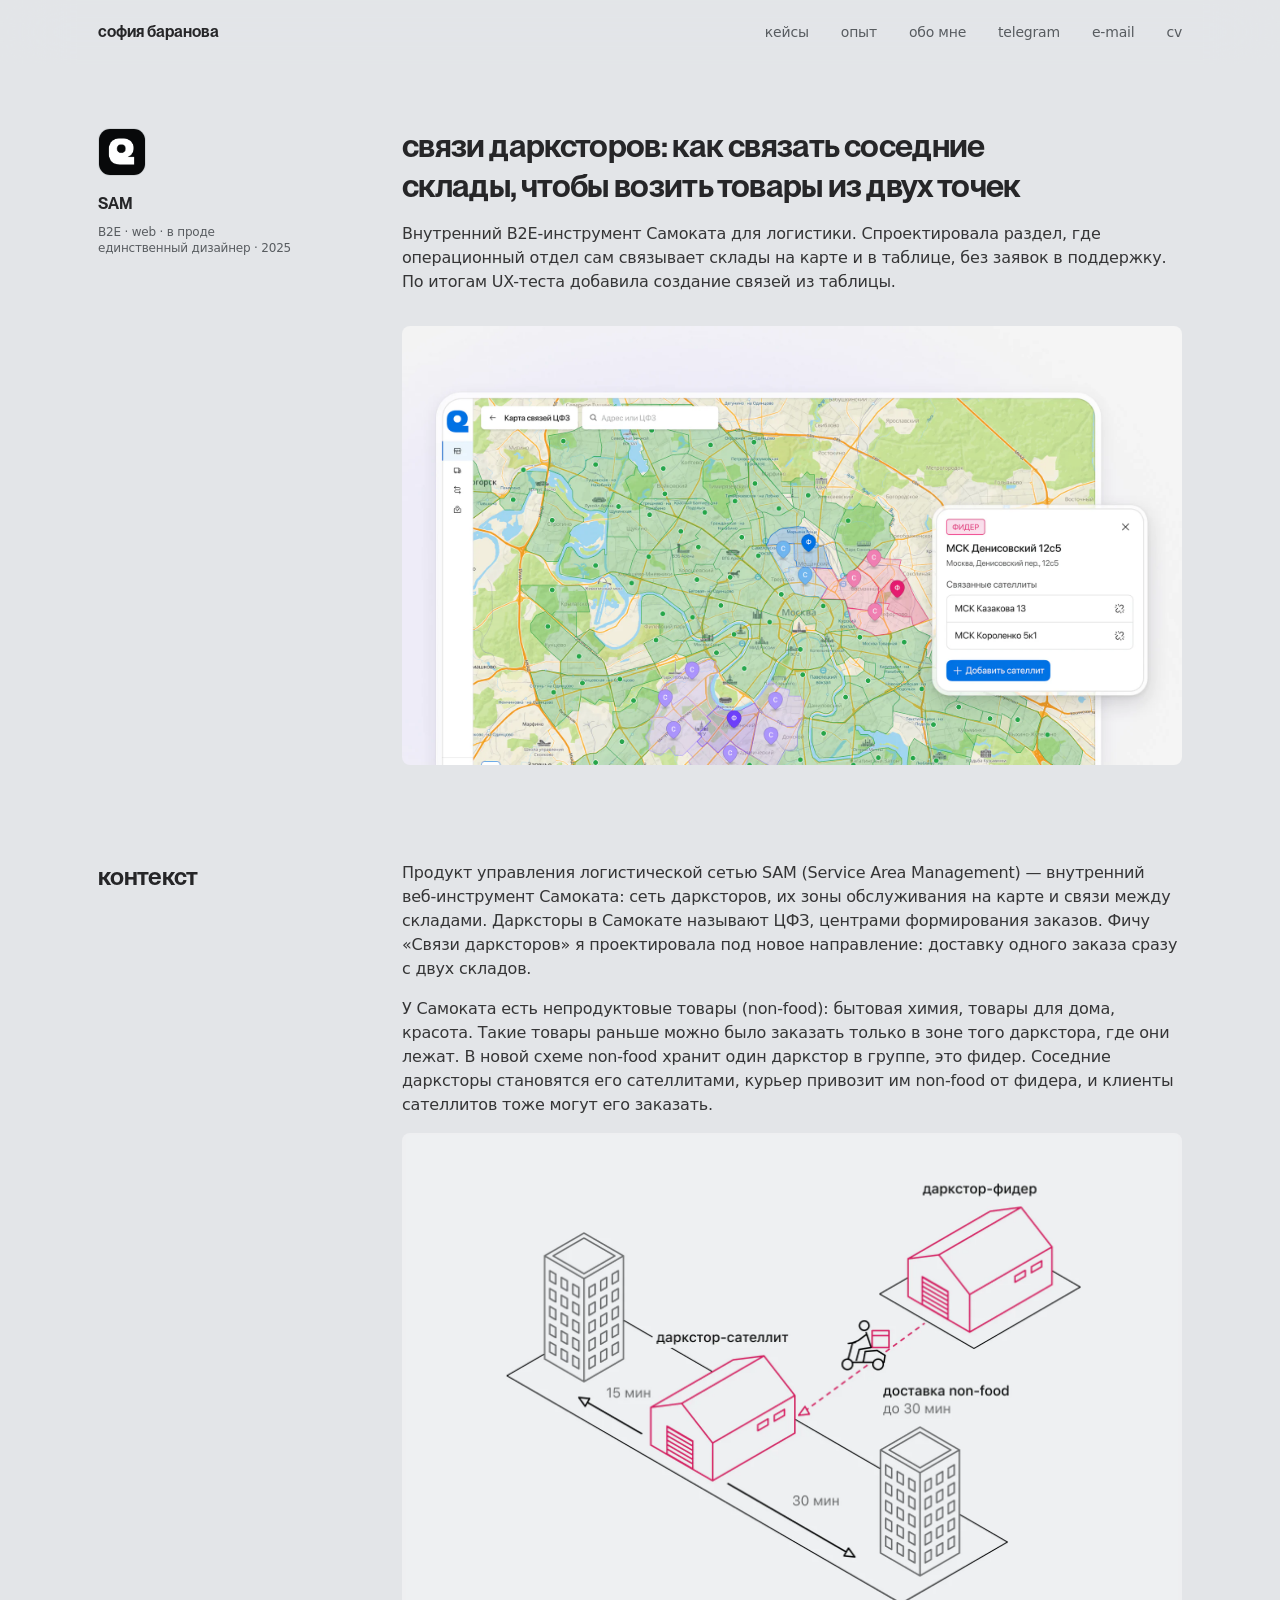
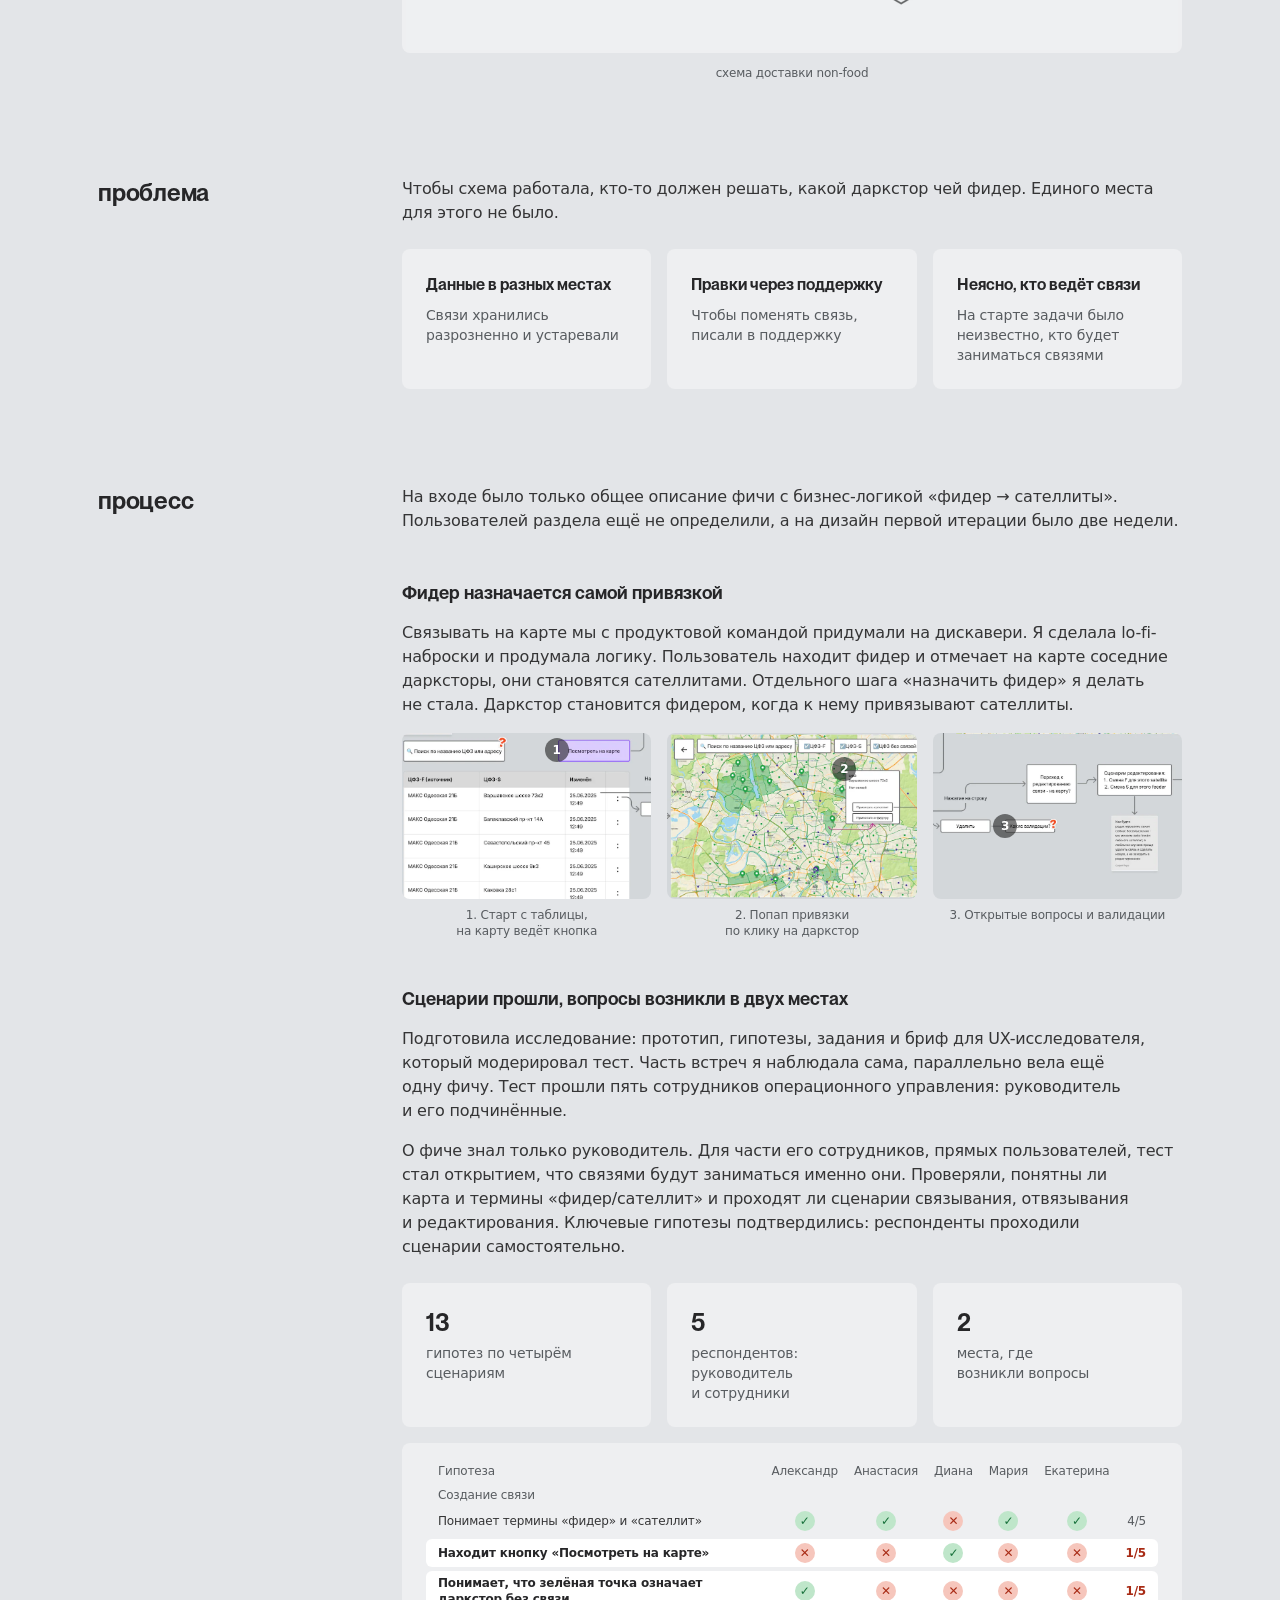
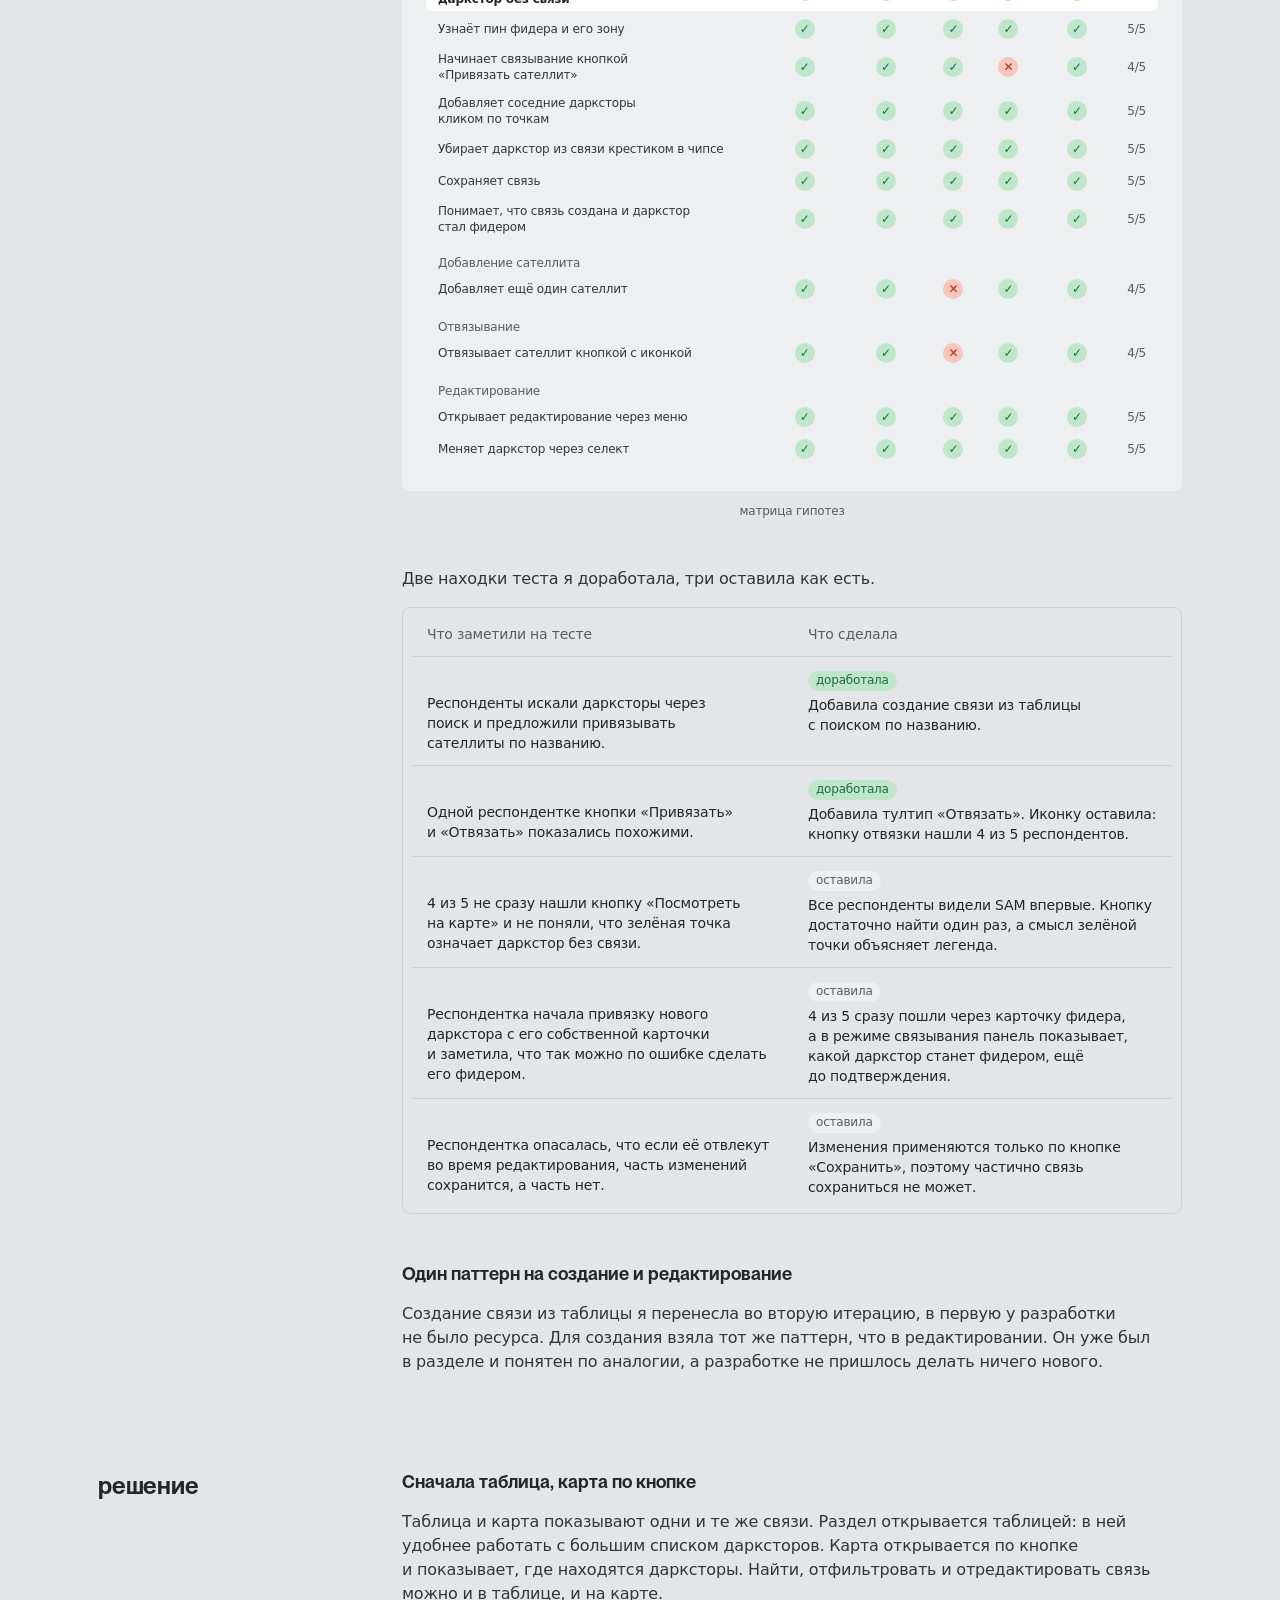
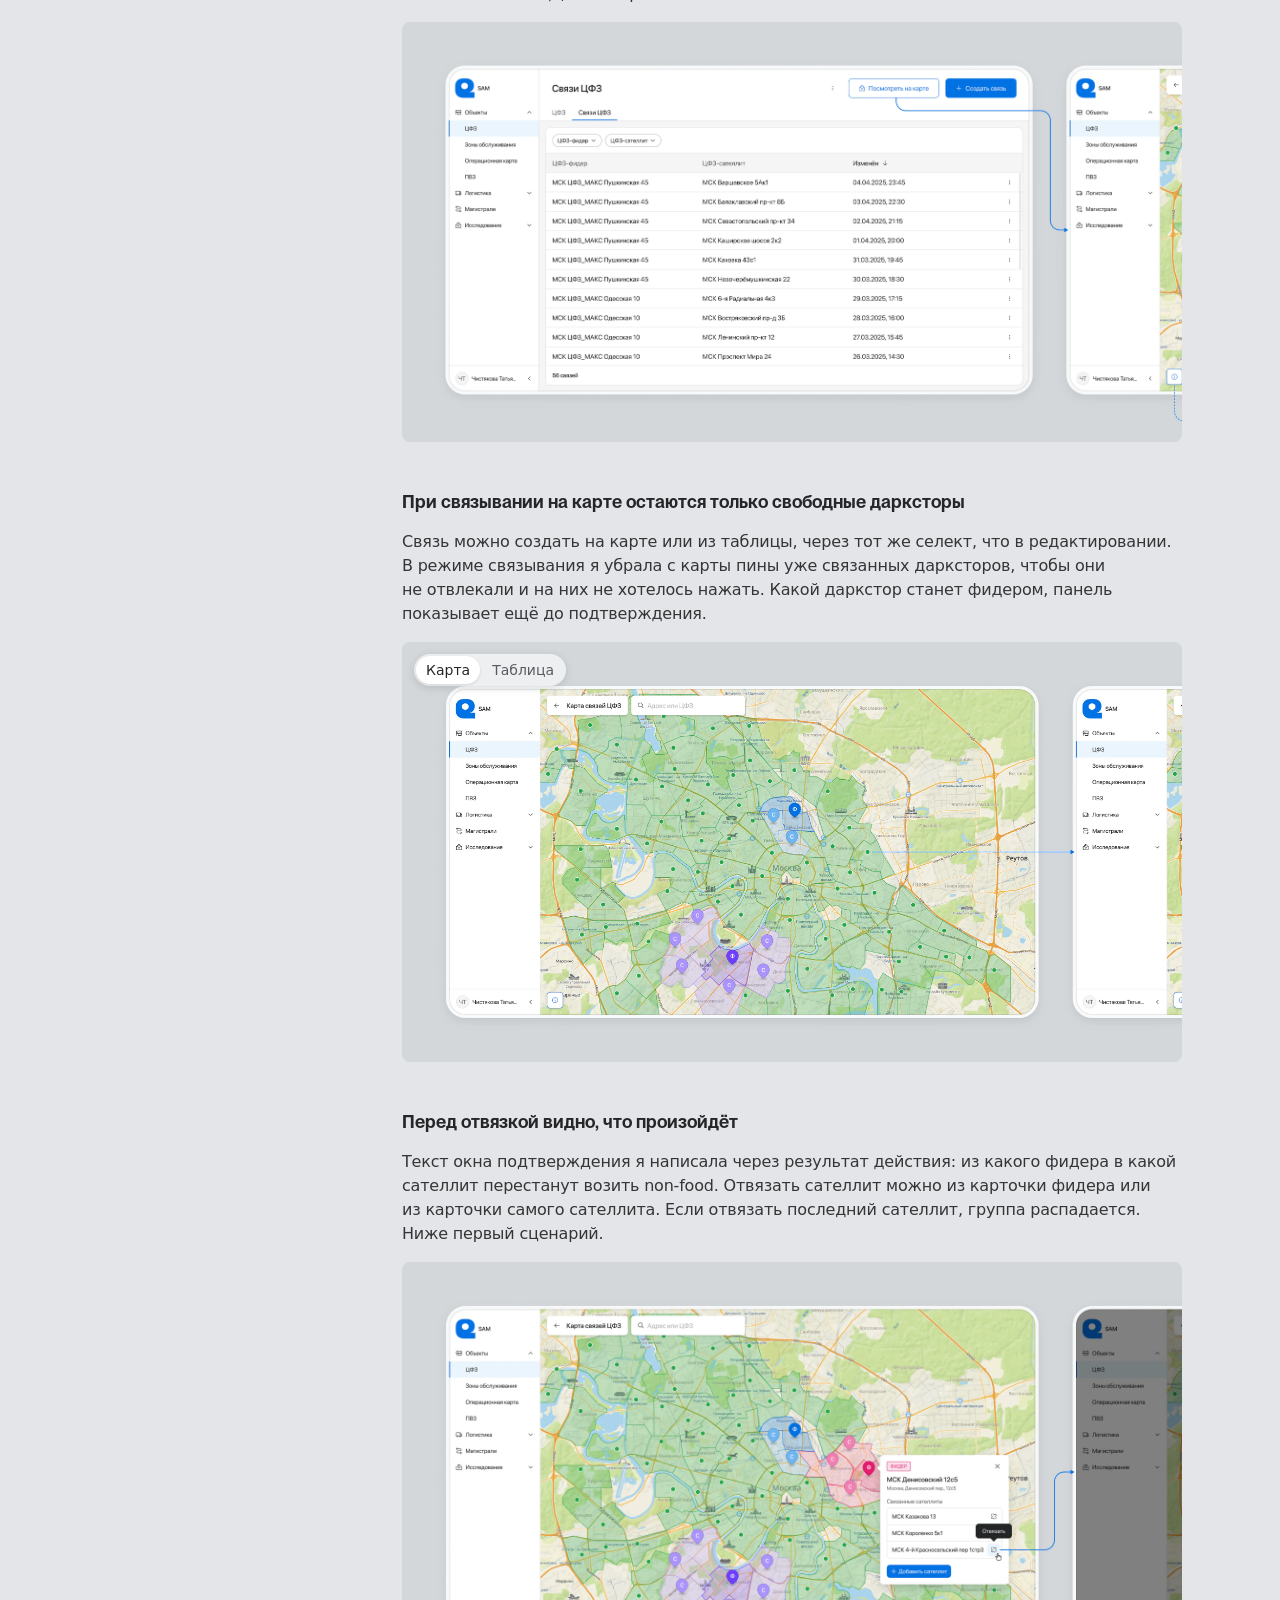
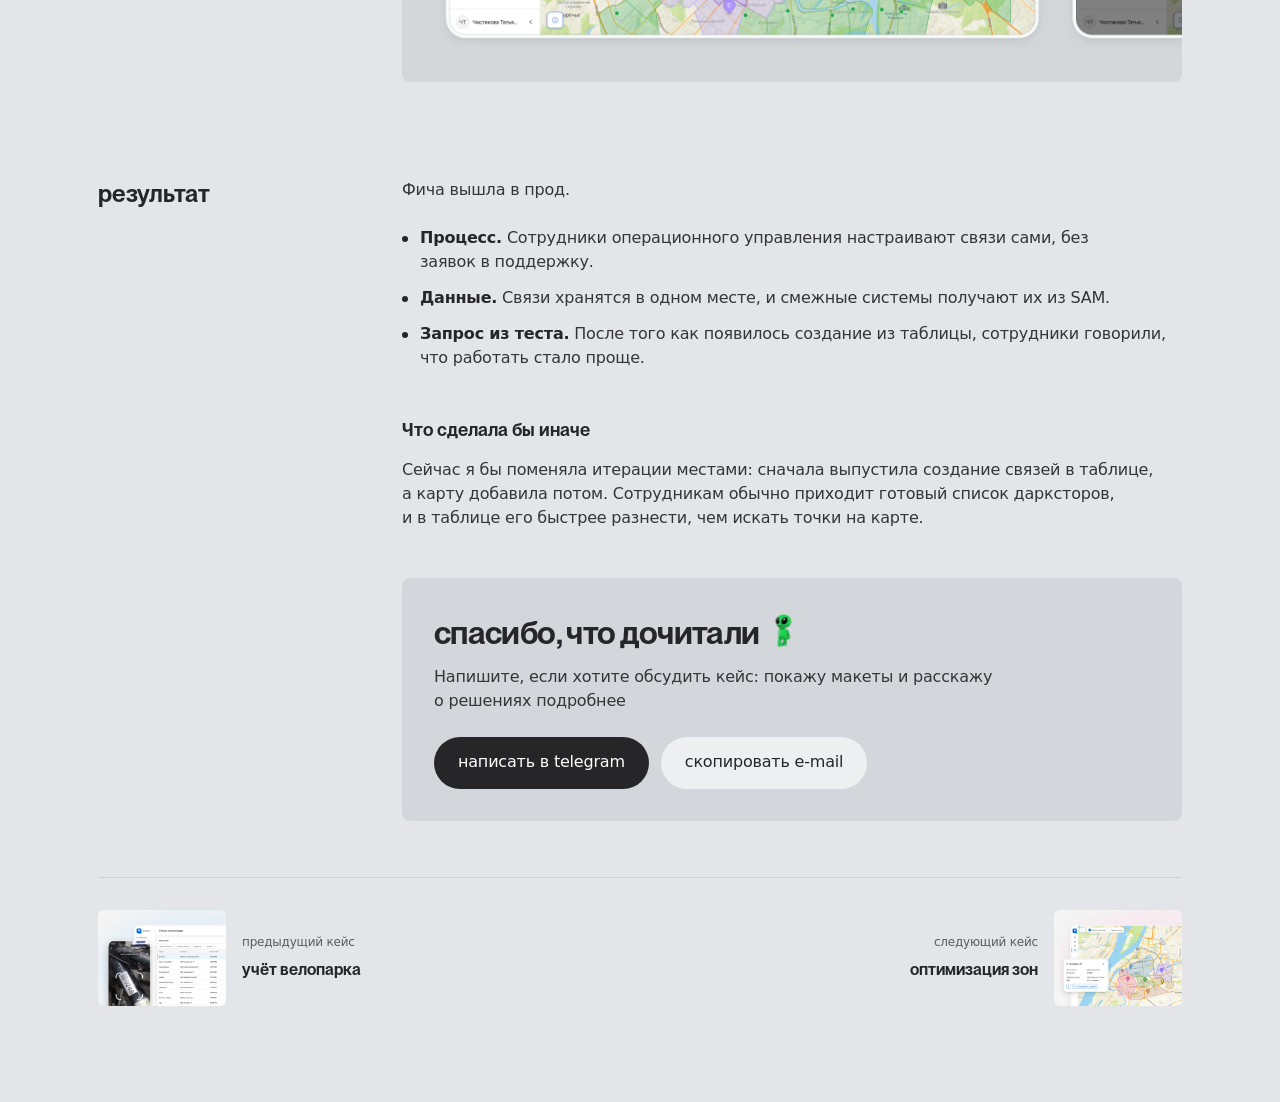
==== commit e04c5150: "Ссылка «обо мне» в шапке кейсов" ====
--- a/case-svyazi.html
+++ b/case-svyazi.html
@@ -34,6 +34,7 @@
       <nav class="nav">
         <a href="index.html#cases">кейсы</a>
         <a href="index.html#experience">опыт</a>
+        <a href="index.html#about">обо мне</a>
         <a href="https://t.me/thecurehead" target="_blank" rel="noopener">telegram</a>
         <a href="#" class="js-copy-email" data-email="sofiabaranova97@gmail.com">e-mail</a>
         <a href="https://drive.google.com/file/d/1ztFR7P-ESMwh4hIgdmYGF1b9-vSlQf4D/view?usp=sharing" target="_blank" rel="noopener">cv</a>
@@ -44,6 +45,7 @@
   <nav class="nav-mobile">
     <a href="index.html#cases">кейсы</a>
     <a href="index.html#experience">опыт</a>
+    <a href="index.html#about">обо мне</a>
     <a href="https://t.me/thecurehead" target="_blank" rel="noopener">telegram</a>
     <a href="#" class="js-copy-email" data-email="sofiabaranova97@gmail.com">e-mail</a>
     <a href="https://drive.google.com/file/d/1ztFR7P-ESMwh4hIgdmYGF1b9-vSlQf4D/view?usp=sharing" target="_blank" rel="noopener">cv</a>
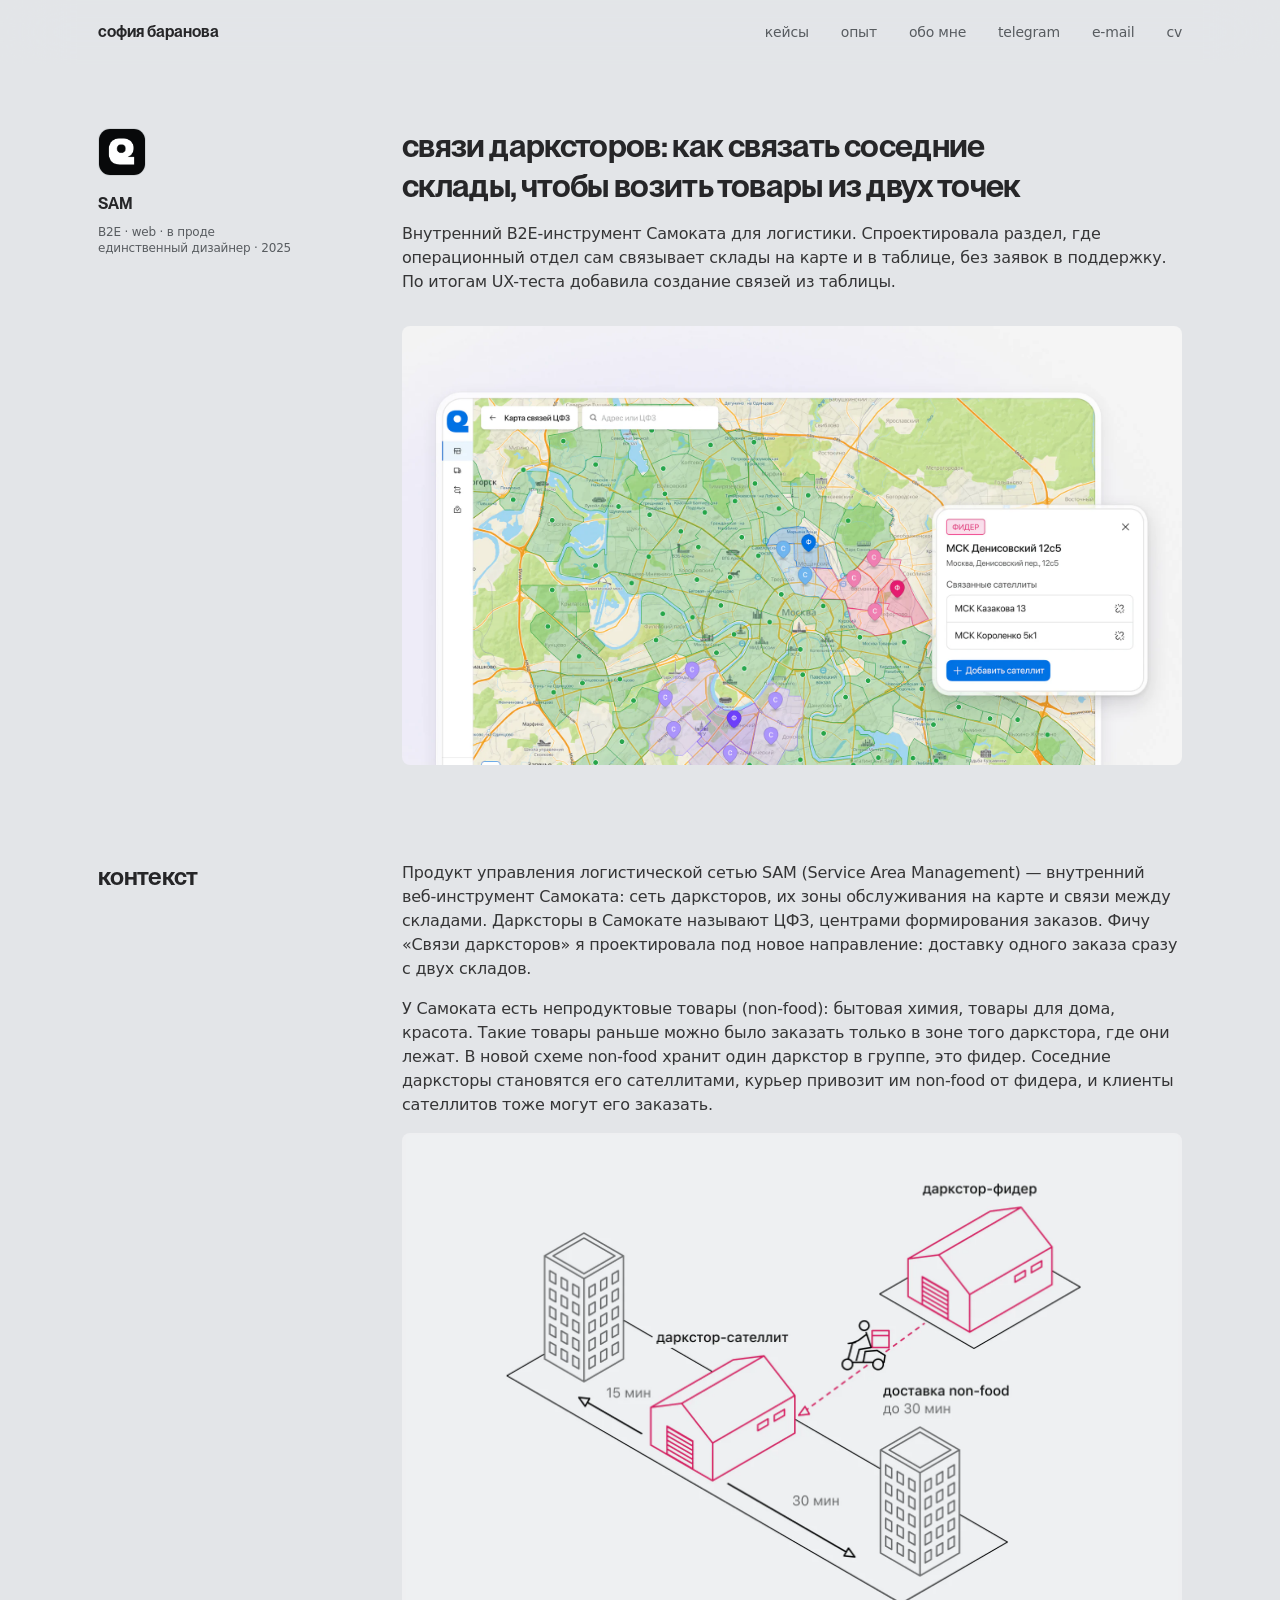
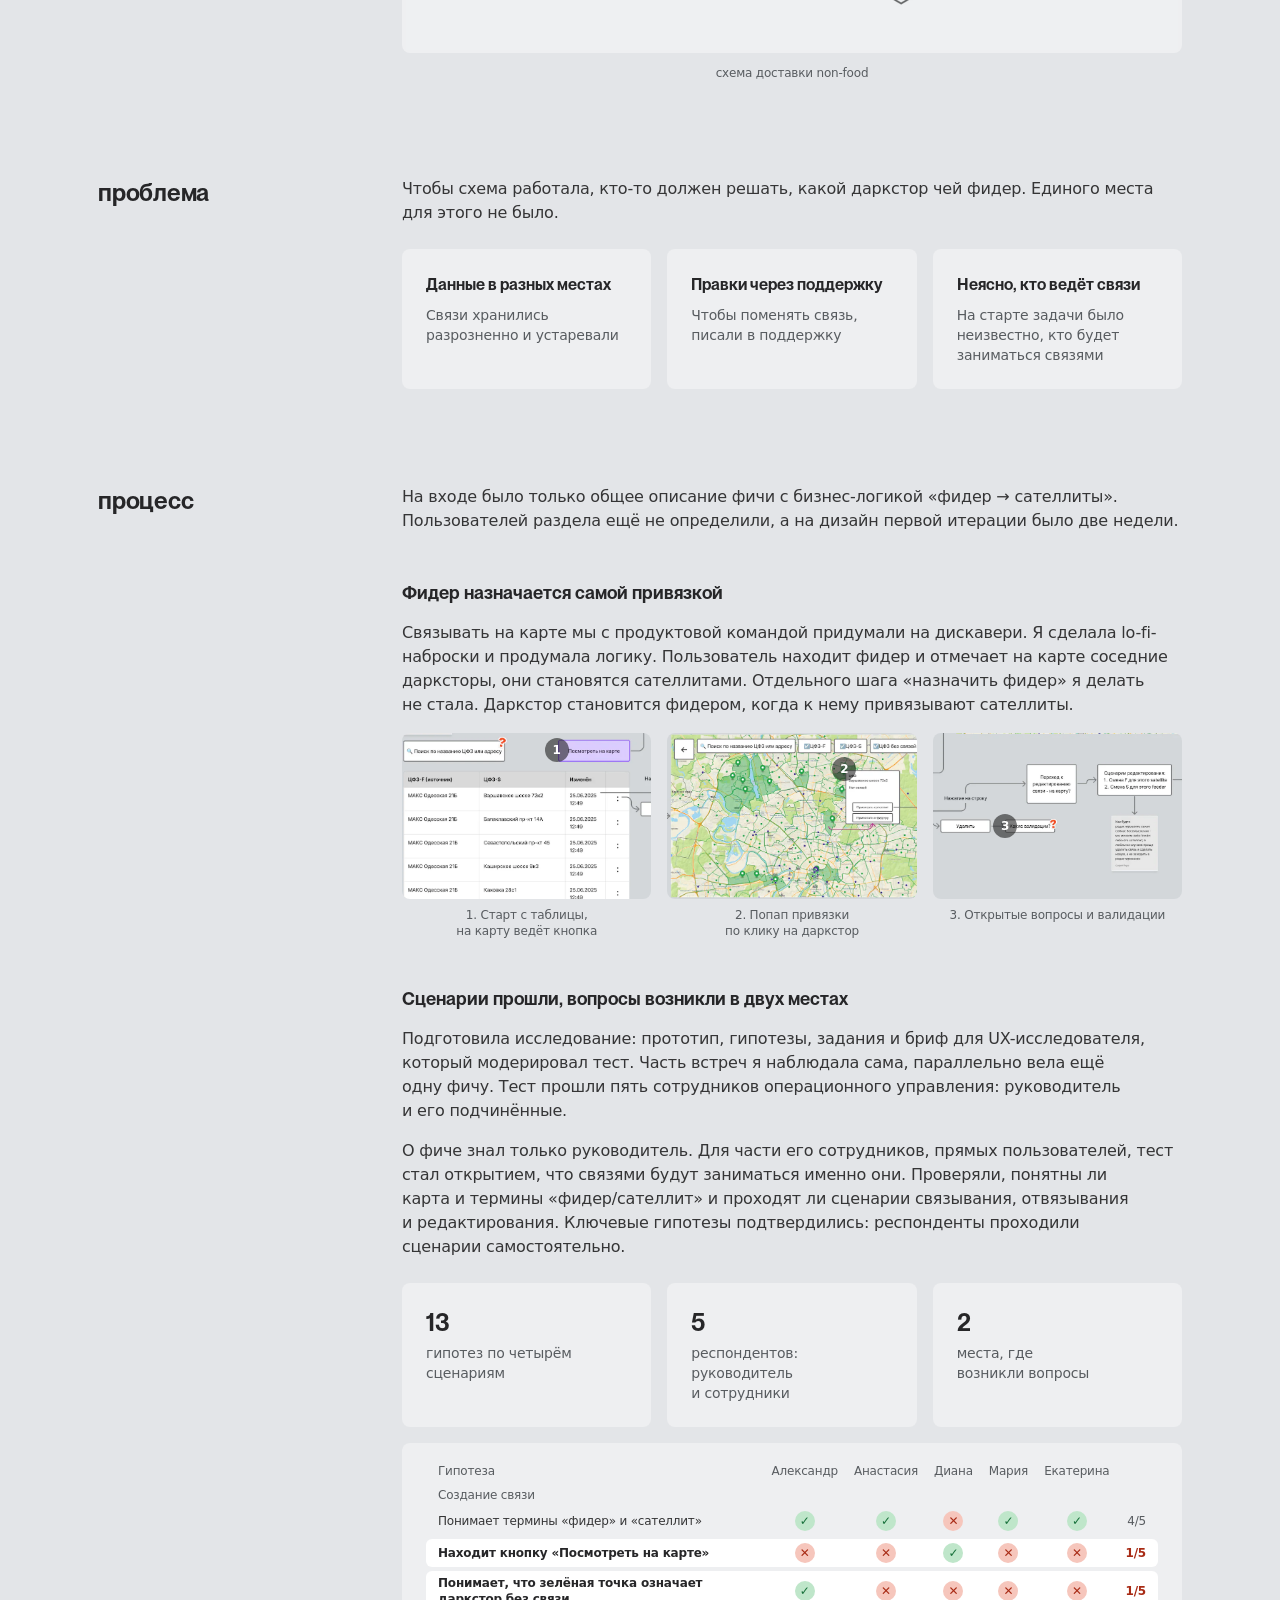
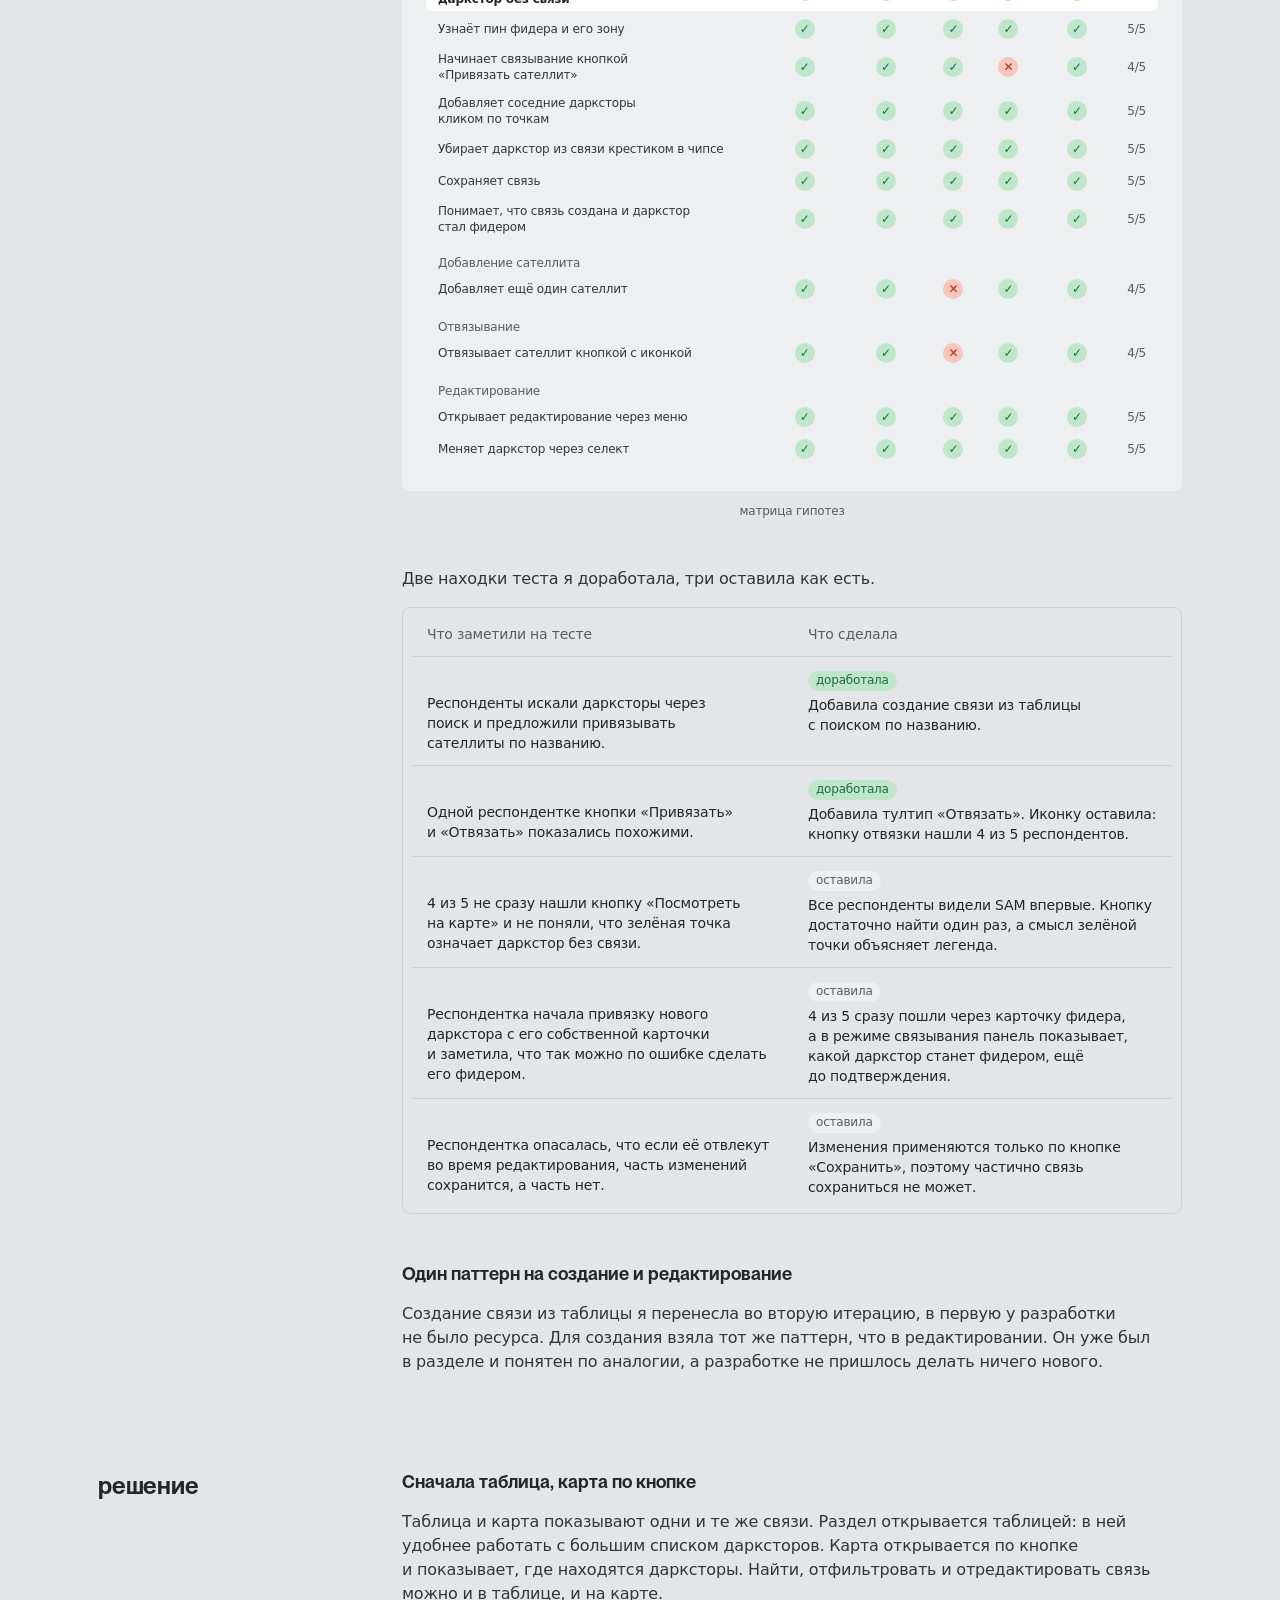
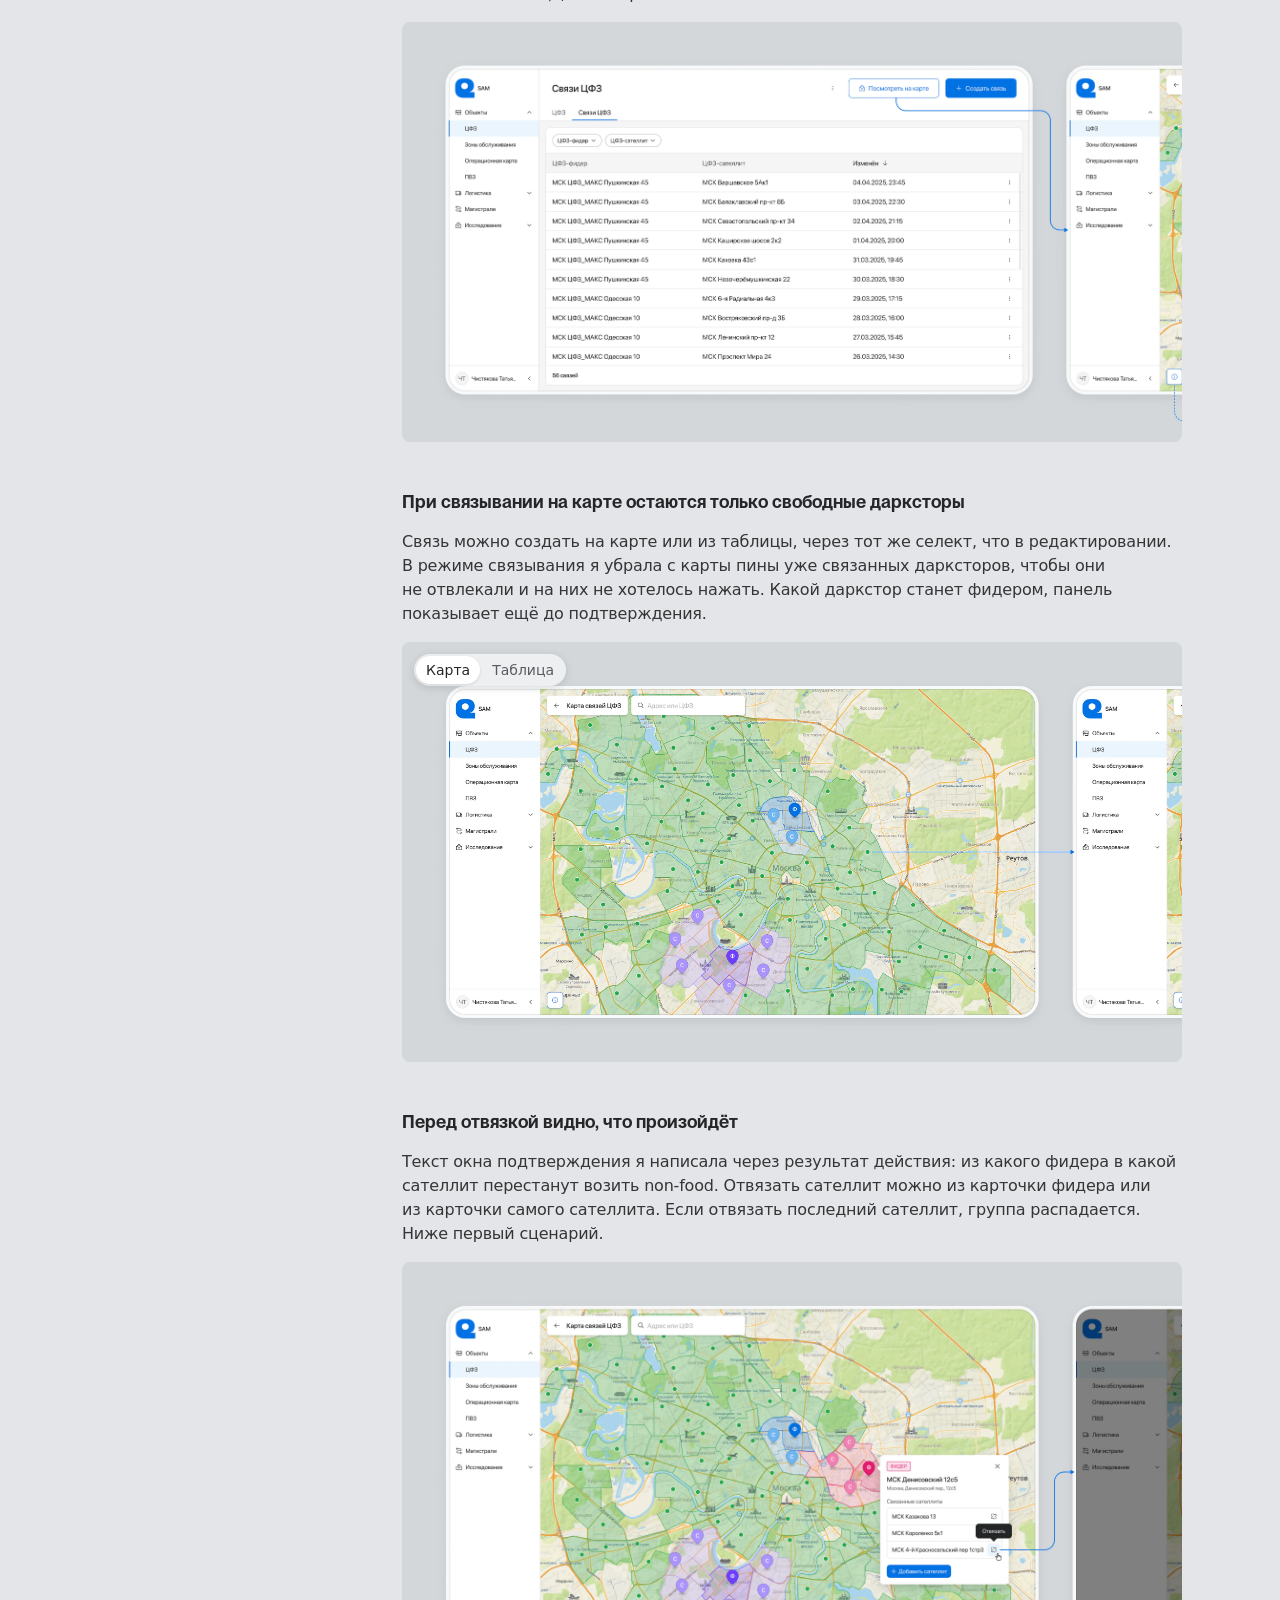
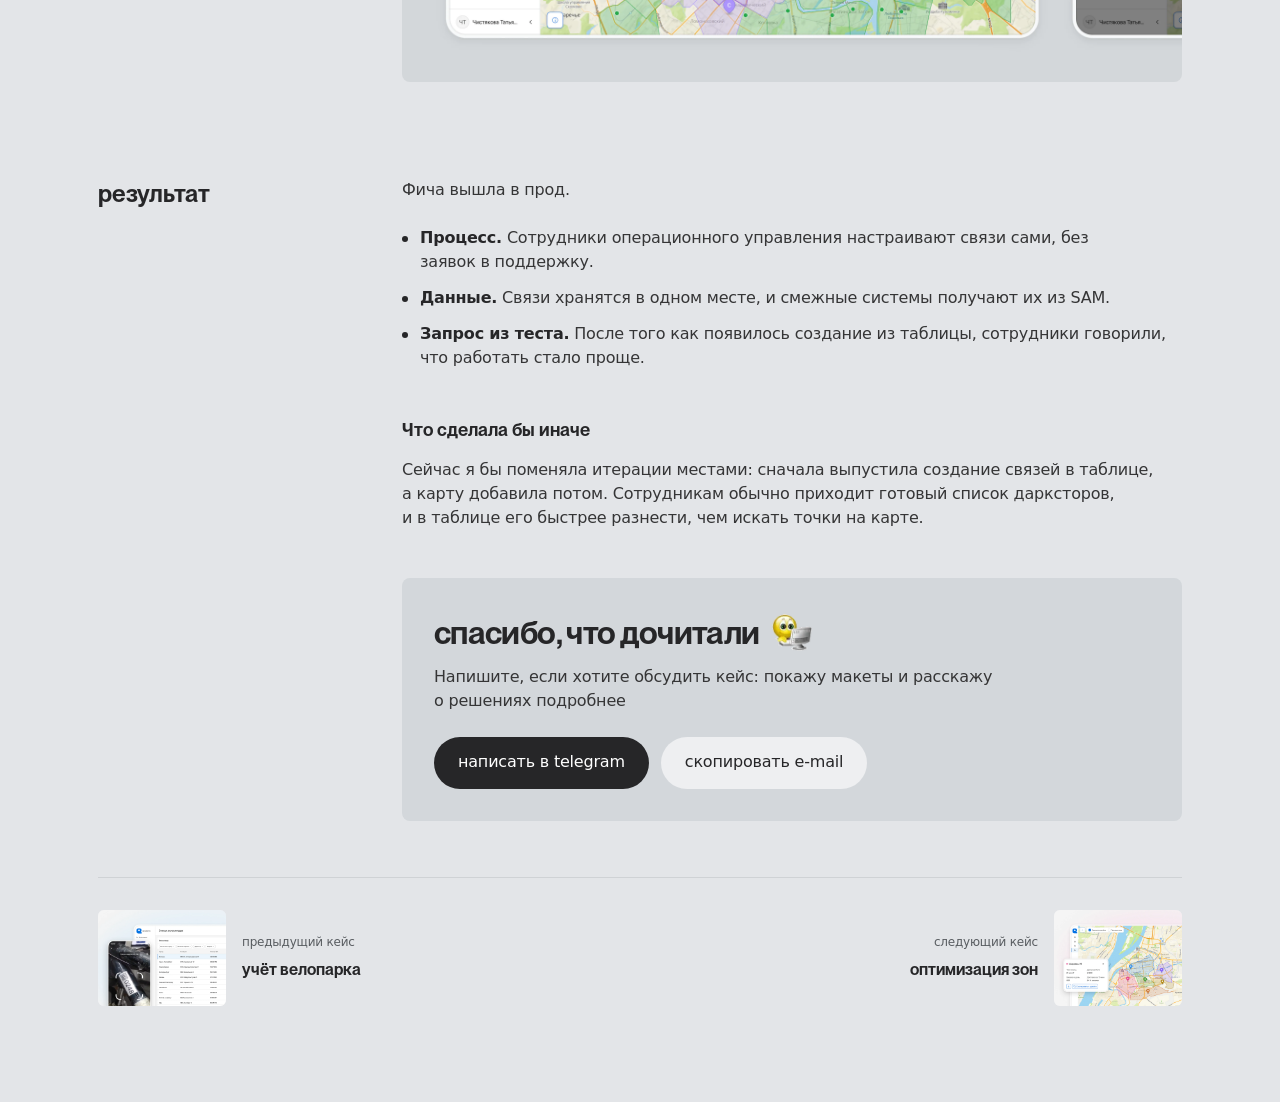
==== commit 8a6cc05b: "Превью: название сайта и заголовки без повторов" ====
--- a/case-svyazi.html
+++ b/case-svyazi.html
@@ -11,7 +11,7 @@
   <meta property="og:site_name" content="София Баранова">
   <meta property="og:locale" content="ru_RU">
   <meta property="og:url" content="https://sofia-baranova.github.io/case-svyazi.html">
-  <meta property="og:title" content="Связи дарксторов — София Баранова">
+  <meta property="og:title" content="Связи дарксторов">
   <meta property="og:description" content="Как связать соседние склады, чтобы возить non-food из двух точек: карта связей и сценарии для внутреннего B2E-инструмента Самоката.">
   <meta property="og:image" content="https://sofia-baranova.github.io/images/og/og-svyazi.jpg">
   <meta property="og:image:width" content="1200">
--- a/styles.css
+++ b/styles.css
@@ -113,6 +113,7 @@
 
 /* --------------------------- шапка --------------------------- */
 .header {
+  --glass-ext: 120px;
   position: fixed; top: 0; left: 0; right: 0;
   height: var(--header-h); z-index: 100;
   display: flex; align-items: center;
@@ -121,8 +122,11 @@
 /* стекло шапки — отдельный слой. Когда на телефоне открыто меню, этот же слой плавно вытягивается вниз под пункты:
    стекло одно, поэтому нет ни шва между шапкой и меню, ни мигания при открытии */
 .header::before {
-  content: ""; position: absolute; top: 0; left: 0; right: 0; z-index: -1;
-  height: var(--header-h);
+  content: ""; position: absolute; left: 0; right: 0; z-index: -1;
+  /* стекло продлено вверх за край экрана: во встроенном браузере Телеграма над шапкой есть полоса под его кнопками,
+     и без этого в ней виден текст страницы. Высота самой шапки не меняется */
+  top: calc(-1 * var(--glass-ext));
+  height: calc(var(--header-h) + var(--glass-ext));
   background: var(--glass-bg);
   -webkit-backdrop-filter: var(--glass-blur);
   backdrop-filter: var(--glass-blur);
@@ -749,7 +753,7 @@
   }
   .nav-mobile a { width: 100%; font-size: var(--fs-body); }
   .header:has(.nav-toggle[aria-expanded="true"])::before {
-    height: calc(var(--header-h) + var(--menu-h, 0px));
+    height: calc(var(--header-h) + var(--glass-ext) + var(--menu-h, 0px));
     border-bottom-color: var(--border); /* у открытого меню линия снизу остаётся: панель лежит поверх текста */
   }
 
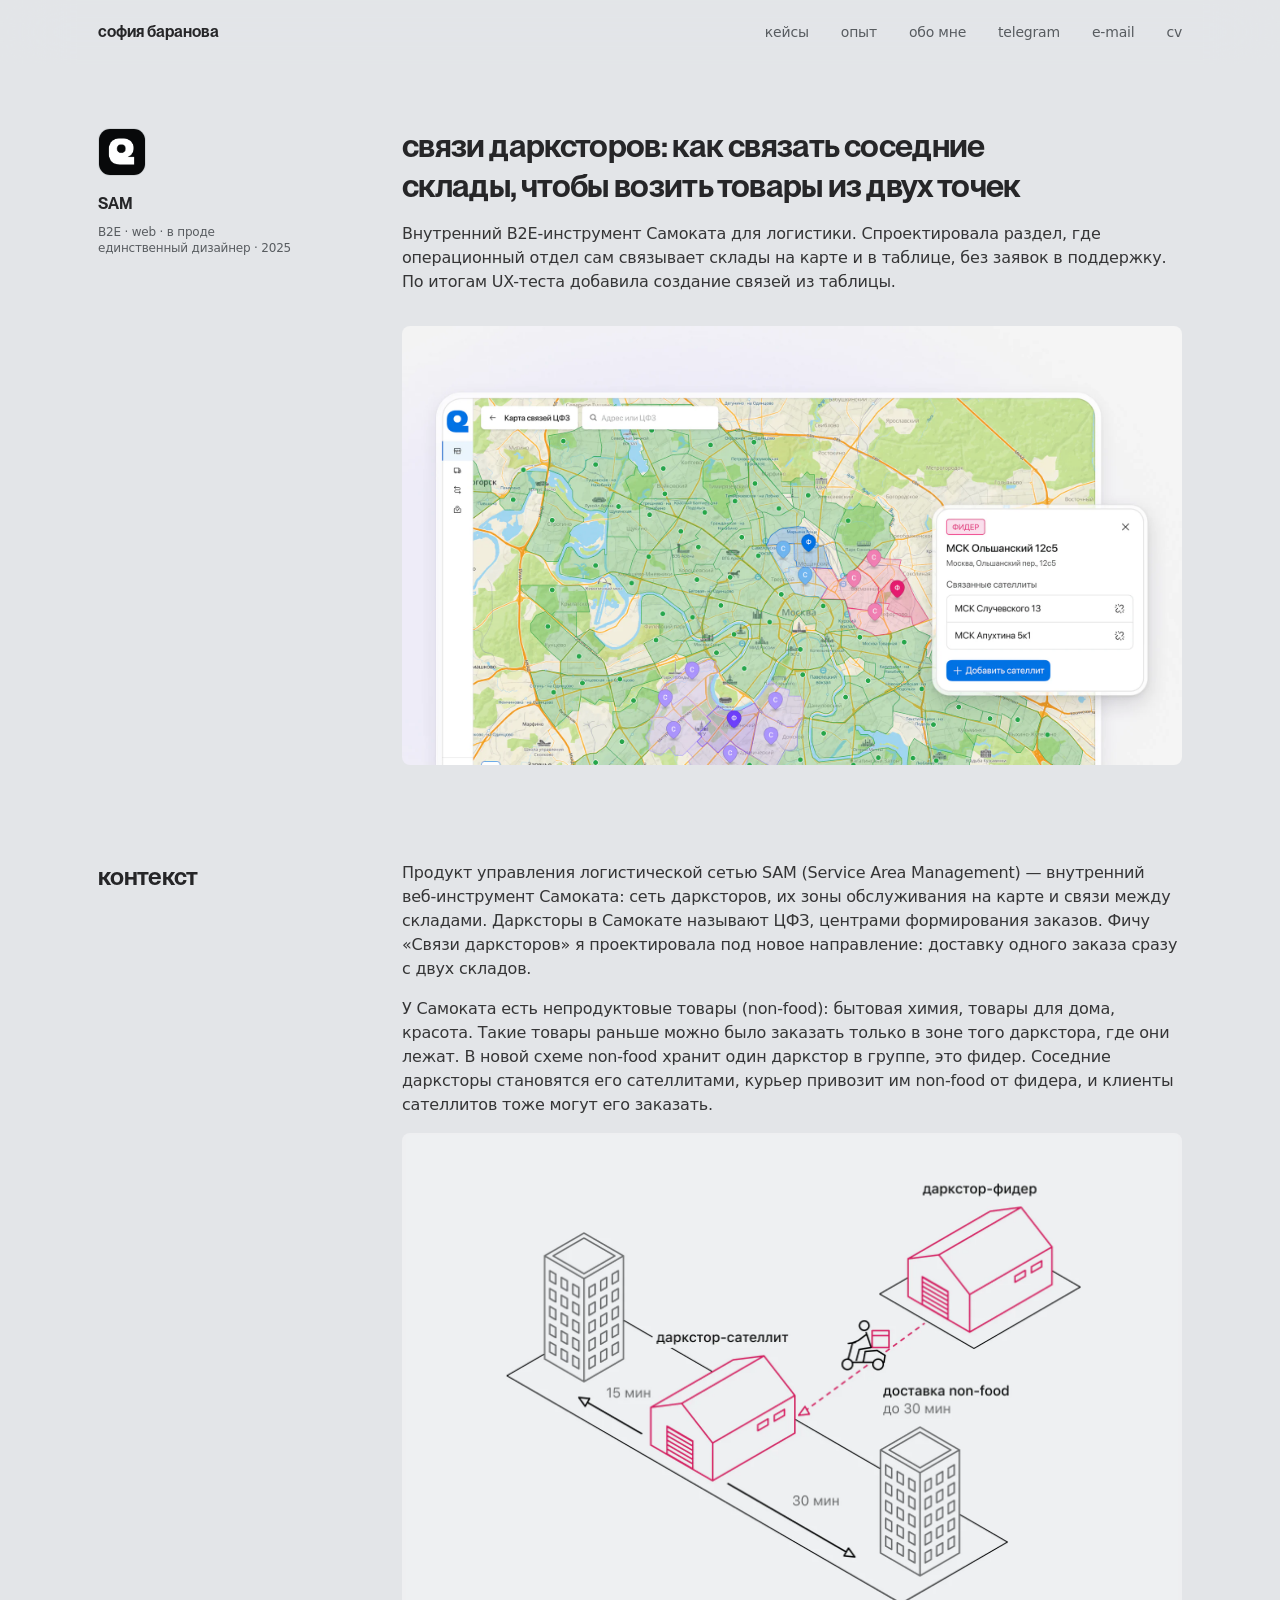
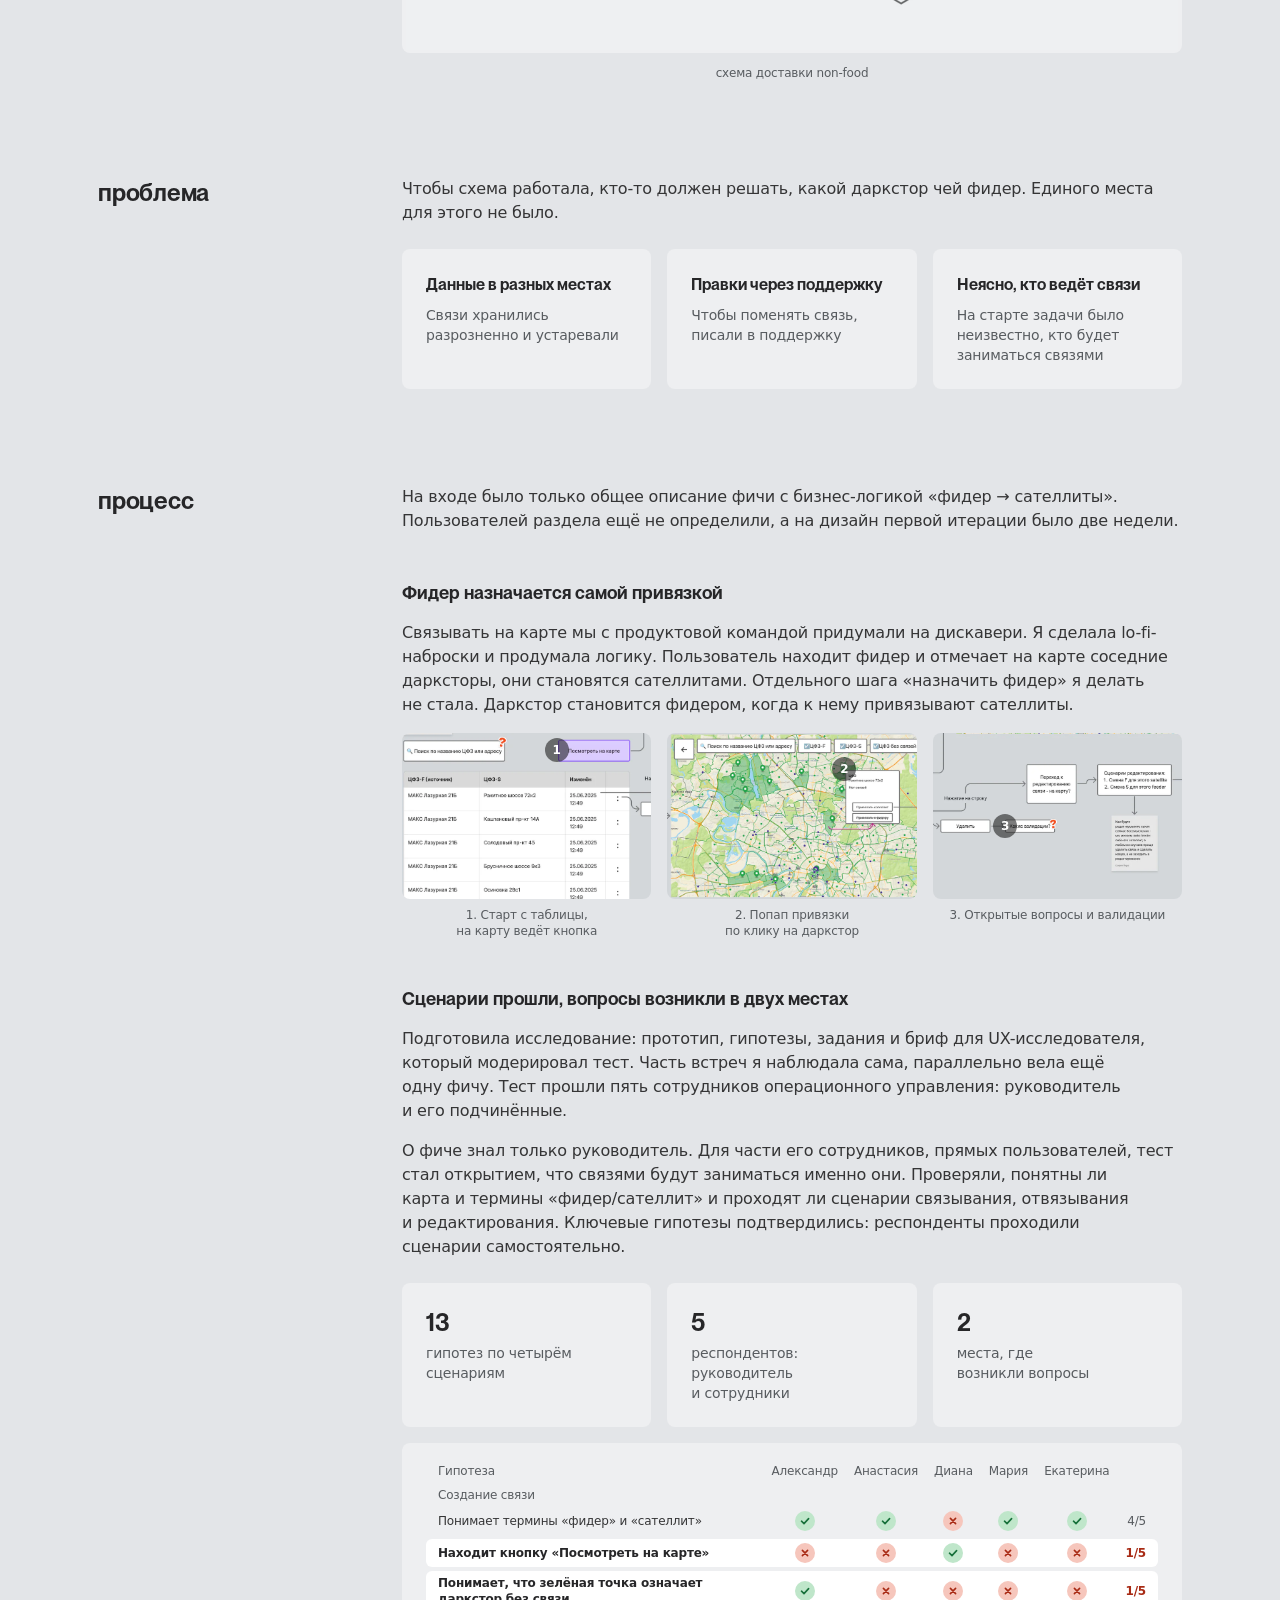
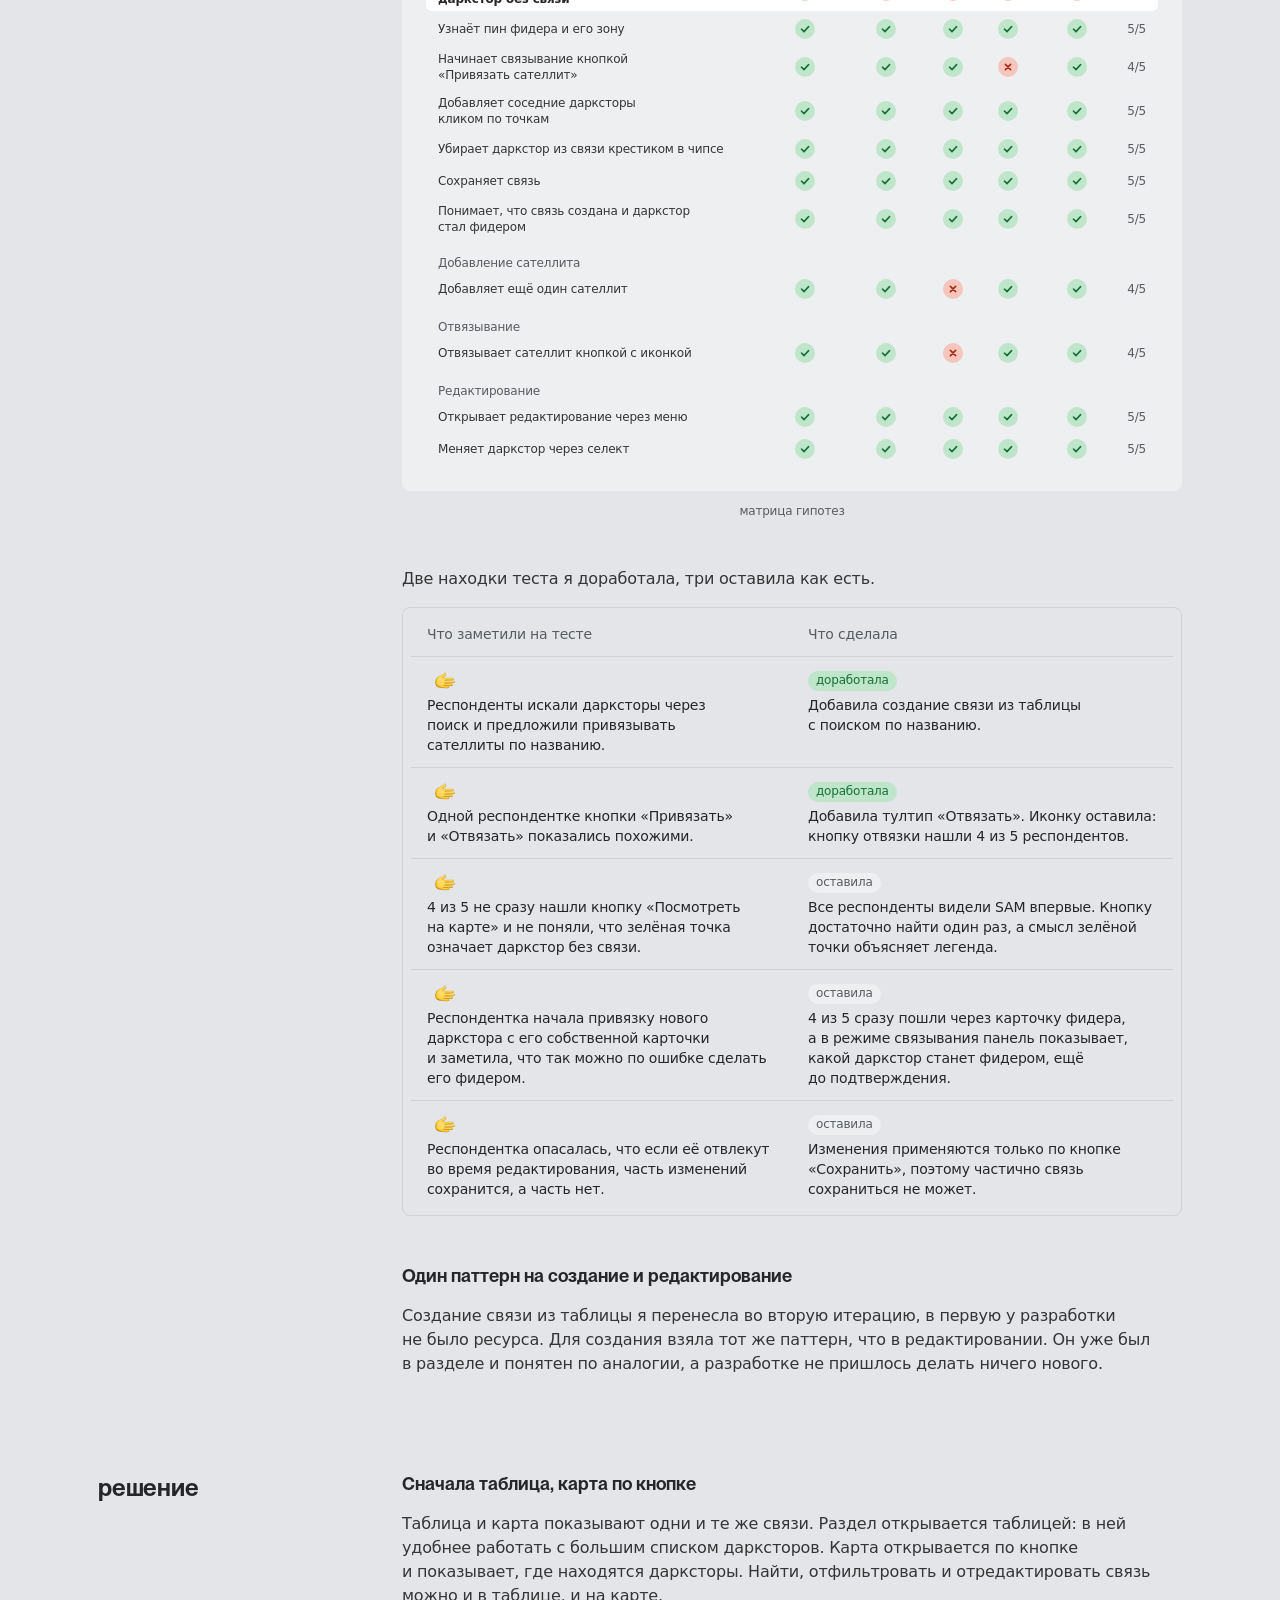
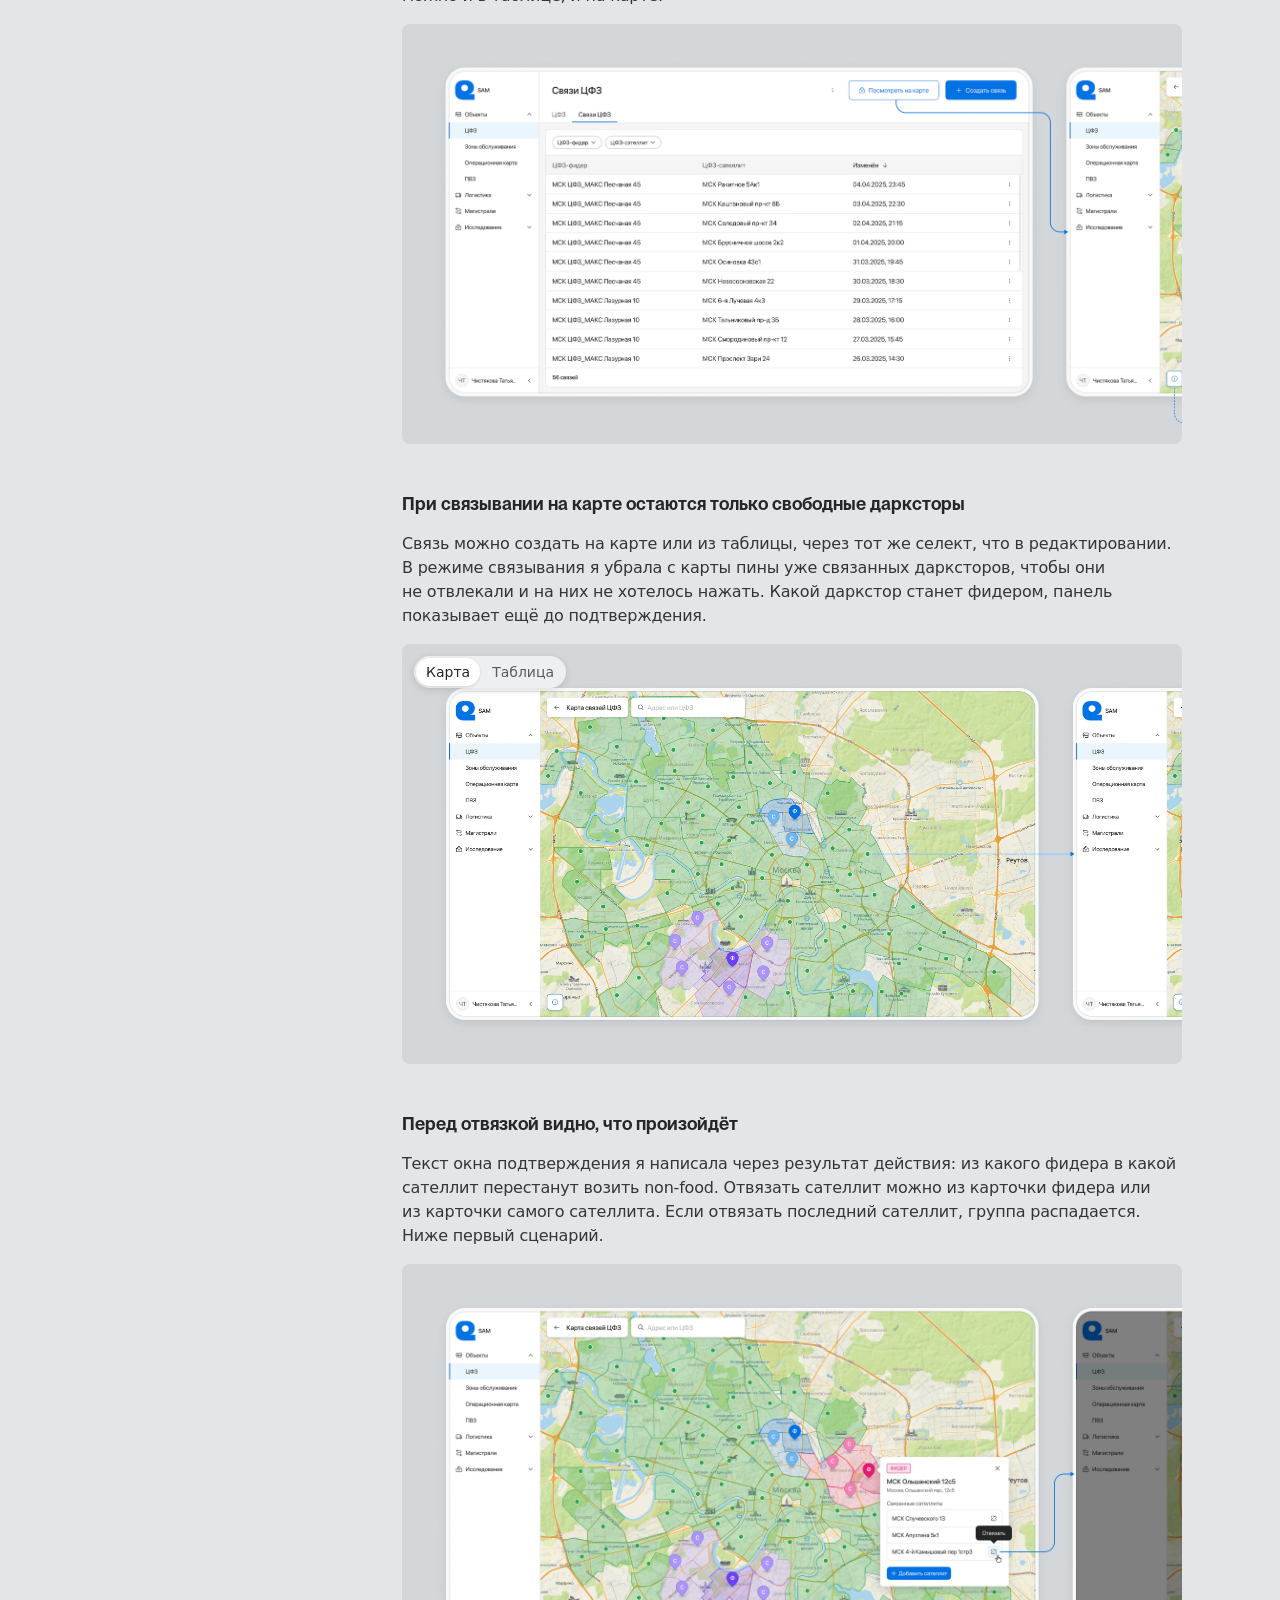
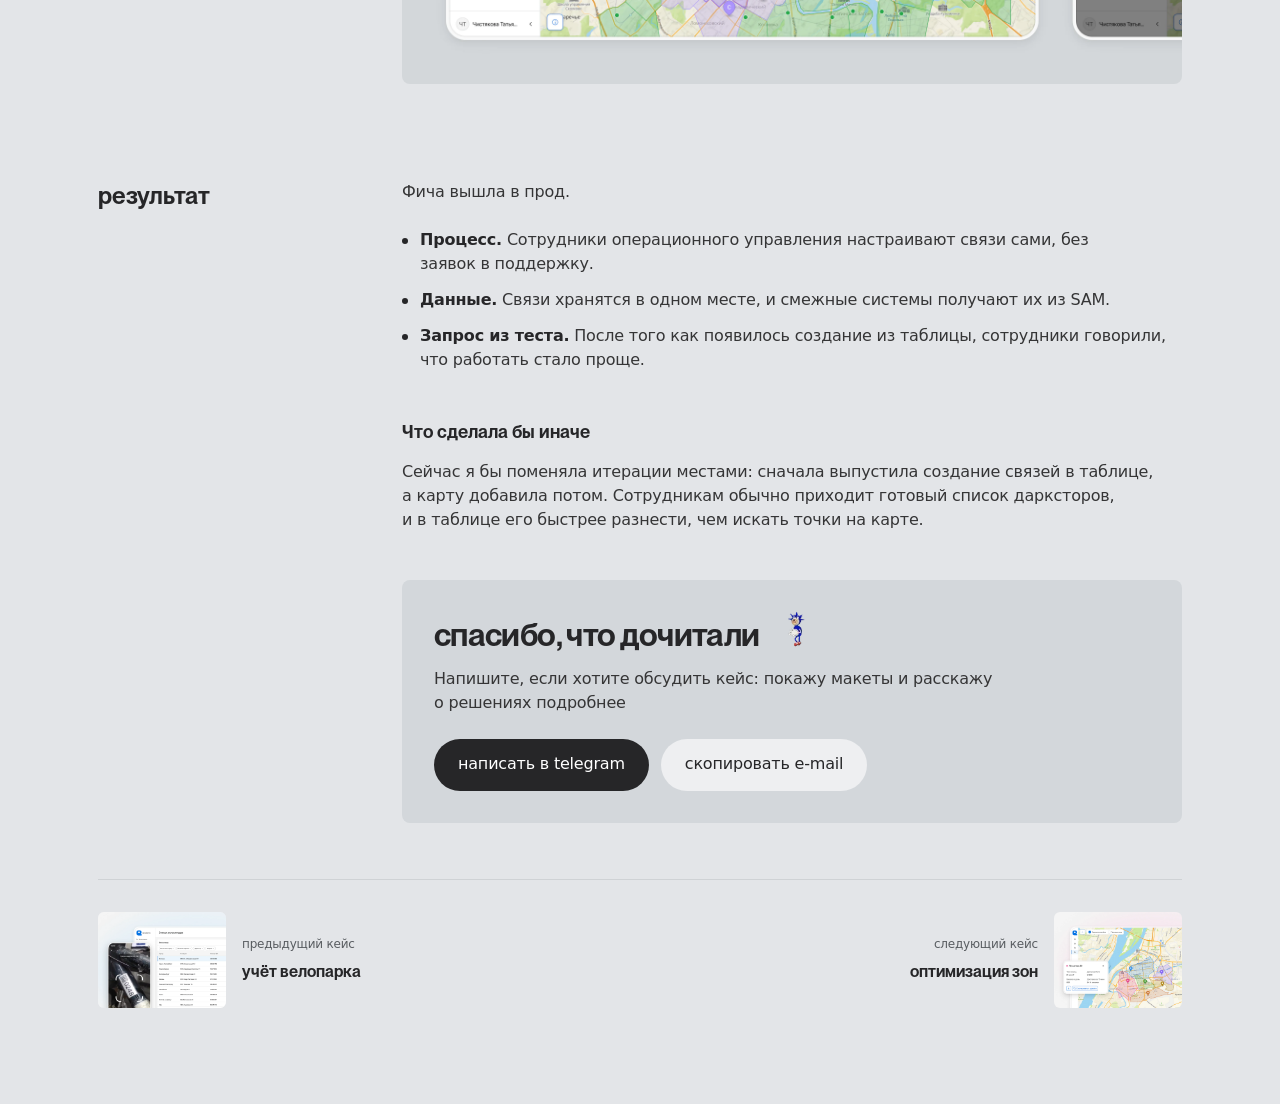
==== commit bf35f87a: "Новые адреса на скринах, обложки, правки по мобильной версии" ====
--- a/case-svyazi.html
+++ b/case-svyazi.html
@@ -218,11 +218,11 @@
               <table class="tbl tbl--findings">
                 <thead><tr><th>Что заметили на&nbsp;тесте</th><th>Что сделала</th></tr></thead>
                 <tbody>
-                  <tr><td>Респонденты искали дарксторы через поиск и&nbsp;предложили привязывать сателлиты по&nbsp;названию.</td><td><span class="chip chip--done">доработала</span><br>Добавила создание связи из&nbsp;таблицы с&nbsp;поиском по&nbsp;названию.</td></tr>
-                  <tr><td>Одной респондентке кнопки «Привязать» и&nbsp;«Отвязать» показались похожими.</td><td><span class="chip chip--done">доработала</span><br>Добавила тултип «Отвязать». Иконку оставила: кнопку отвязки нашли 4&nbsp;из&nbsp;5&nbsp;респондентов.</td></tr>
-                  <tr><td>4&nbsp;из&nbsp;5&nbsp;не&nbsp;сразу нашли кнопку «Посмотреть на&nbsp;карте» и&nbsp;не&nbsp;поняли, что зелёная точка означает даркстор без связи.</td><td><span class="chip chip--keep">оставила</span><br>Все респонденты видели SAM впервые. Кнопку достаточно найти один раз, а&nbsp;смысл зелёной точки объясняет легенда.</td></tr>
-                  <tr><td>Респондентка начала привязку нового даркстора с&nbsp;его собственной карточки и&nbsp;заметила, что так можно по&nbsp;ошибке сделать его фидером.</td><td><span class="chip chip--keep">оставила</span><br>4&nbsp;из&nbsp;5&nbsp;сразу пошли через карточку фидера, а&nbsp;в&nbsp;режиме связывания панель показывает, какой даркстор станет фидером, ещё до&nbsp;подтверждения.</td></tr>
-                  <tr><td>Респондентка опасалась, что если её&nbsp;отвлекут во&nbsp;время редактирования, часть изменений сохранится, а&nbsp;часть нет.</td><td><span class="chip chip--keep">оставила</span><br>Изменения применяются только по&nbsp;кнопке «Сохранить», поэтому частично связь сохраниться не&nbsp;может.</td></tr>
+                  <tr><td><span class="chip chip--mark" aria-hidden="true"><img src="images/emoji/1faf1.webp" alt="" width="20" height="20"></span><br>Респонденты искали дарксторы через поиск и&nbsp;предложили привязывать сателлиты по&nbsp;названию.</td><td><span class="chip chip--done">доработала</span><br>Добавила создание связи из&nbsp;таблицы с&nbsp;поиском по&nbsp;названию.</td></tr>
+                  <tr><td><span class="chip chip--mark" aria-hidden="true"><img src="images/emoji/1faf1.webp" alt="" width="20" height="20"></span><br>Одной респондентке кнопки «Привязать» и&nbsp;«Отвязать» показались похожими.</td><td><span class="chip chip--done">доработала</span><br>Добавила тултип «Отвязать». Иконку оставила: кнопку отвязки нашли 4&nbsp;из&nbsp;5&nbsp;респондентов.</td></tr>
+                  <tr><td><span class="chip chip--mark" aria-hidden="true"><img src="images/emoji/1faf1.webp" alt="" width="20" height="20"></span><br>4&nbsp;из&nbsp;5&nbsp;не&nbsp;сразу нашли кнопку «Посмотреть на&nbsp;карте» и&nbsp;не&nbsp;поняли, что зелёная точка означает даркстор без связи.</td><td><span class="chip chip--keep">оставила</span><br>Все респонденты видели SAM впервые. Кнопку достаточно найти один раз, а&nbsp;смысл зелёной точки объясняет легенда.</td></tr>
+                  <tr><td><span class="chip chip--mark" aria-hidden="true"><img src="images/emoji/1faf1.webp" alt="" width="20" height="20"></span><br>Респондентка начала привязку нового даркстора с&nbsp;его собственной карточки и&nbsp;заметила, что так можно по&nbsp;ошибке сделать его фидером.</td><td><span class="chip chip--keep">оставила</span><br>4&nbsp;из&nbsp;5&nbsp;сразу пошли через карточку фидера, а&nbsp;в&nbsp;режиме связывания панель показывает, какой даркстор станет фидером, ещё до&nbsp;подтверждения.</td></tr>
+                  <tr><td><span class="chip chip--mark" aria-hidden="true"><img src="images/emoji/1faf1.webp" alt="" width="20" height="20"></span><br>Респондентка опасалась, что если её&nbsp;отвлекут во&nbsp;время редактирования, часть изменений сохранится, а&nbsp;часть нет.</td><td><span class="chip chip--keep">оставила</span><br>Изменения применяются только по&nbsp;кнопке «Сохранить», поэтому частично связь сохраниться не&nbsp;может.</td></tr>
                 </tbody>
               </table>
             </div>
--- a/styles.css
+++ b/styles.css
@@ -113,7 +113,6 @@
 
 /* --------------------------- шапка --------------------------- */
 .header {
-  --glass-ext: 120px;
   position: fixed; top: 0; left: 0; right: 0;
   height: var(--header-h); z-index: 100;
   display: flex; align-items: center;
@@ -122,11 +121,8 @@
 /* стекло шапки — отдельный слой. Когда на телефоне открыто меню, этот же слой плавно вытягивается вниз под пункты:
    стекло одно, поэтому нет ни шва между шапкой и меню, ни мигания при открытии */
 .header::before {
-  content: ""; position: absolute; left: 0; right: 0; z-index: -1;
-  /* стекло продлено вверх за край экрана: во встроенном браузере Телеграма над шапкой есть полоса под его кнопками,
-     и без этого в ней виден текст страницы. Высота самой шапки не меняется */
-  top: calc(-1 * var(--glass-ext));
-  height: calc(var(--header-h) + var(--glass-ext));
+  content: ""; position: absolute; top: 0; left: 0; right: 0; z-index: -1;
+  height: var(--header-h);
   background: var(--glass-bg);
   -webkit-backdrop-filter: var(--glass-blur);
   backdrop-filter: var(--glass-blur);
@@ -273,7 +269,7 @@
 /* баннер шириной с текст кейса: та же сетка, что у разделов (240 + 64 + колонка текста), левая ячейка пустая */
 .case-banner-row { display: grid; grid-template-columns: 240px minmax(0, 1fr); gap: var(--s8); } /* от последнего абзаца «Результата» 48 — нижний отступ самого раздела */
 .case-banner { background: var(--stage); border-radius: var(--radius); padding: var(--s6); }
-.case-banner__title { font-family: var(--font-display); font-size: 2rem; font-weight: 600; line-height: 40px; letter-spacing: -0.02em; text-transform: lowercase; margin-bottom: var(--s3); text-wrap: balance; } /* как заголовок кейса в шапке */
+.case-banner__title { font-family: var(--font-display); font-size: 2rem; font-weight: 600; line-height: 40px; letter-spacing: -0.02em; text-transform: lowercase; margin-bottom: var(--s3); } /* как заголовок кейса в шапке */
 .case-banner__text { font-size: var(--fs-body); line-height: 24px; color: var(--text); max-width: 600px; margin-bottom: var(--s5); text-wrap: pretty; } /* как текст кейса */
 .case-banner__actions { display: flex; flex-wrap: wrap; gap: var(--s3); }
 .case-banner .contact__sticker { height: 1.15em; transform: translateY(0.125em); margin-left: var(--s3); } /* 12 px от последней буквы, как на главной */
@@ -704,8 +700,8 @@
   .split__col + .split__col { border-left: none; padding-left: 0; border-top: 1px solid var(--border); padding-top: var(--s5); }
   .contact__title { font-size: var(--fs-h1); line-height: 36px; } /* 28: заголовок с гифкой справа помещается в ширину телефона, страница не ездит вбок */
   .hero__title { font-size: 2.75rem; line-height: 48px; } /* на телефоне как раньше: 48 в узкую колонку не влезает красиво */
-  .case-banner__title { font-size: var(--fs-h1); line-height: 36px; } /* как заголовок кейса на узком экране */
-  .case-hero__title { font-size: var(--fs-h1); line-height: 36px; }
+  .case-banner__title { font-size: var(--fs-h1); line-height: 32px; } /* как заголовок кейса на узком экране */
+  .case-hero__title { font-size: var(--fs-h1); line-height: 32px; } /* 28/32: с 36 строки крупного заголовка в узкой колонке смотрелись разреженно */
 
   /* переписки и другие пары «текст + скрин» — картинка под текстом, крупнее, по центру; та же ширина у стопки фото мастерской, раз она тоже переносится вниз */
   .proof-row { flex-direction: column; }
@@ -753,7 +749,7 @@
   }
   .nav-mobile a { width: 100%; font-size: var(--fs-body); }
   .header:has(.nav-toggle[aria-expanded="true"])::before {
-    height: calc(var(--header-h) + var(--glass-ext) + var(--menu-h, 0px));
+    height: calc(var(--header-h) + var(--menu-h, 0px));
     border-bottom-color: var(--border); /* у открытого меню линия снизу остаётся: панель лежит поверх текста */
   }
 
@@ -794,6 +790,14 @@
 /* в ленте с табами видна только активная раскадровка */
 .wide-scroll__track[data-tab-panel]:not(.is-active) { display: none; }
 
+@media (max-width: 600px) {
+  /* на телефоне раскадровки смотрят прямо в ленте на странице: кнопки-лупы нет, по тапу лайтбокс не открывается (см. script.js) */
+  .wide-scroll .wide-scroll__expand { display: none; }
+  .wide-scroll__track { cursor: auto; }
+  /* табы над рамкой, а не поверх неё: в низкой ленте они закрывали заметный кусок левого верхнего угла */
+  .scenario-tabs { position: static; display: inline-flex; margin-bottom: var(--s2); }
+}
+
 #lightbox-lofi .lightbox__scroll img { background: var(--stage); }
 #lightbox-map-table .lightbox__scroll img { background: var(--stage); }
 #lightbox-linking-map .lightbox__scroll img { background: var(--stage); }
@@ -863,7 +867,9 @@
 
 /* таблица находок: «что заметили / что сделала», бейдж над решением */
 .tbl--findings td { width: 50%; vertical-align: top; }
-.tbl--findings td:first-child { padding-top: calc(var(--s3) + var(--s5)); } /* текст на одной линии с текстом под бейджем */
+/* в левой колонке над наблюдением — эмодзи 🫱 («вот») на месте бейджа: обе колонки начинаются с метки, текст в них на одной линии */
+.chip--mark { padding-left: 0; padding-right: 0; }
+.chip--mark img { display: inline-block; width: 20px; height: 20px; vertical-align: top; margin: -3px 0; } /* по высоте как бейдж: строку не раздвигает */
 .chip { display: inline-block; margin-bottom: var(--s1); padding: 2px var(--s2) 4px; border-radius: 999px; font-size: var(--fs-meta); line-height: 14px; } /* высота та же 20; строчные буквы шрифт рисует ниже середины строки, поэтому сверху отступ на 2 px меньше, чем снизу — текст встаёт по центру */
 .chip--done { background: #bfe6ca; color: #17703a; }
 .chip--keep { background: var(--surface); color: var(--ink-2); }
@@ -885,6 +891,12 @@
 .heatmap__dot { display: inline-flex; width: 20px; height: 20px; border-radius: 999px; align-items: center; justify-content: center; font-size: var(--fs-meta); line-height: 16px; font-weight: 600; }
 .heatmap__dot--ok { background: #bfe6ca; color: #17703a; }
 .heatmap__dot--no { background: #f6c6bc; color: #a82a14; }
+/* значок рисуется иконкой по центру кружка, а не символом шрифта: на iPhone символ ✕ выходил мелким и ниже центра.
+   Сам символ остаётся в разметке для скринридеров, но не виден */
+.heatmap__dot { font-size: 0; }
+.heatmap__dot::before { content: ""; width: 10px; height: 10px; background: currentColor; -webkit-mask: var(--hm-icon) center / contain no-repeat; mask: var(--hm-icon) center / contain no-repeat; }
+.heatmap__dot--ok { --hm-icon: url("data:image/svg+xml,%3Csvg xmlns='http://www.w3.org/2000/svg' viewBox='0 0 10 10'%3E%3Cpath d='M1.5 5.2 4 7.6 8.6 2.6' fill='none' stroke='%23000' stroke-width='1.6' stroke-linecap='round' stroke-linejoin='round'/%3E%3C/svg%3E"); }
+.heatmap__dot--no { --hm-icon: url("data:image/svg+xml,%3Csvg xmlns='http://www.w3.org/2000/svg' viewBox='0 0 10 10'%3E%3Cpath d='M2.4 2.4 7.6 7.6M7.6 2.4 2.4 7.6' fill='none' stroke='%23000' stroke-width='1.6' stroke-linecap='round'/%3E%3C/svg%3E"); }
 .name-short { display: none; }
 
 @media (max-width: 900px) {
@@ -901,7 +913,7 @@
   .heatmap td, .heatmap th { padding-left: var(--s1); padding-right: var(--s1); }
   .heatmap td.heatmap__l, .heatmap th:first-child { padding-left: var(--s2); }
   .heatmap td.heatmap__s, .heatmap th:last-child { display: none; }
-  .heatmap tr.is-hl td.heatmap__c:last-of-type { border-radius: 0 var(--radius-sm) var(--radius-sm) 0; }
+  .heatmap tr.is-hl td:nth-last-child(2) { border-radius: 0 var(--radius-sm) var(--radius-sm) 0; } /* на телефоне последняя колонка скрыта: скругляем последний видимый кружок-столбец, как левый край */
   .name-full { display: none; }
   .name-short { display: inline; }
 }
@@ -984,7 +996,12 @@
   font-size: var(--fs-sm); line-height: 20px; color: var(--ink-3); text-transform: lowercase; /* строчными, как имя в шапке */
 }
 .page:has(> .footer) { padding-bottom: 0; }
-@media (max-width: 600px) { .footer { height: auto; padding: var(--s4) 0; } } /* на телефоне две строки */
+@media (max-width: 600px) {
+  /* на телефоне шрифт подвала уменьшается вместе с шириной экрана, чтобы обе подписи влезли в одну строку
+     (на iPhone обычного размера и больше). На совсем узких экранах шрифт не мельче 11 px, и подписи переносятся на две строки */
+  .footer { height: auto; padding: var(--s4) 0; column-gap: var(--s3); font-size: clamp(11px, 2.95vw, var(--fs-meta)); line-height: 16px; }
+  .footer span { white-space: nowrap; }
+}
 
 
 /* ссылка last.fm и слова с картинкой: подчёркивание; у слов с картинкой пунктир — это не ссылка, а подсказка */
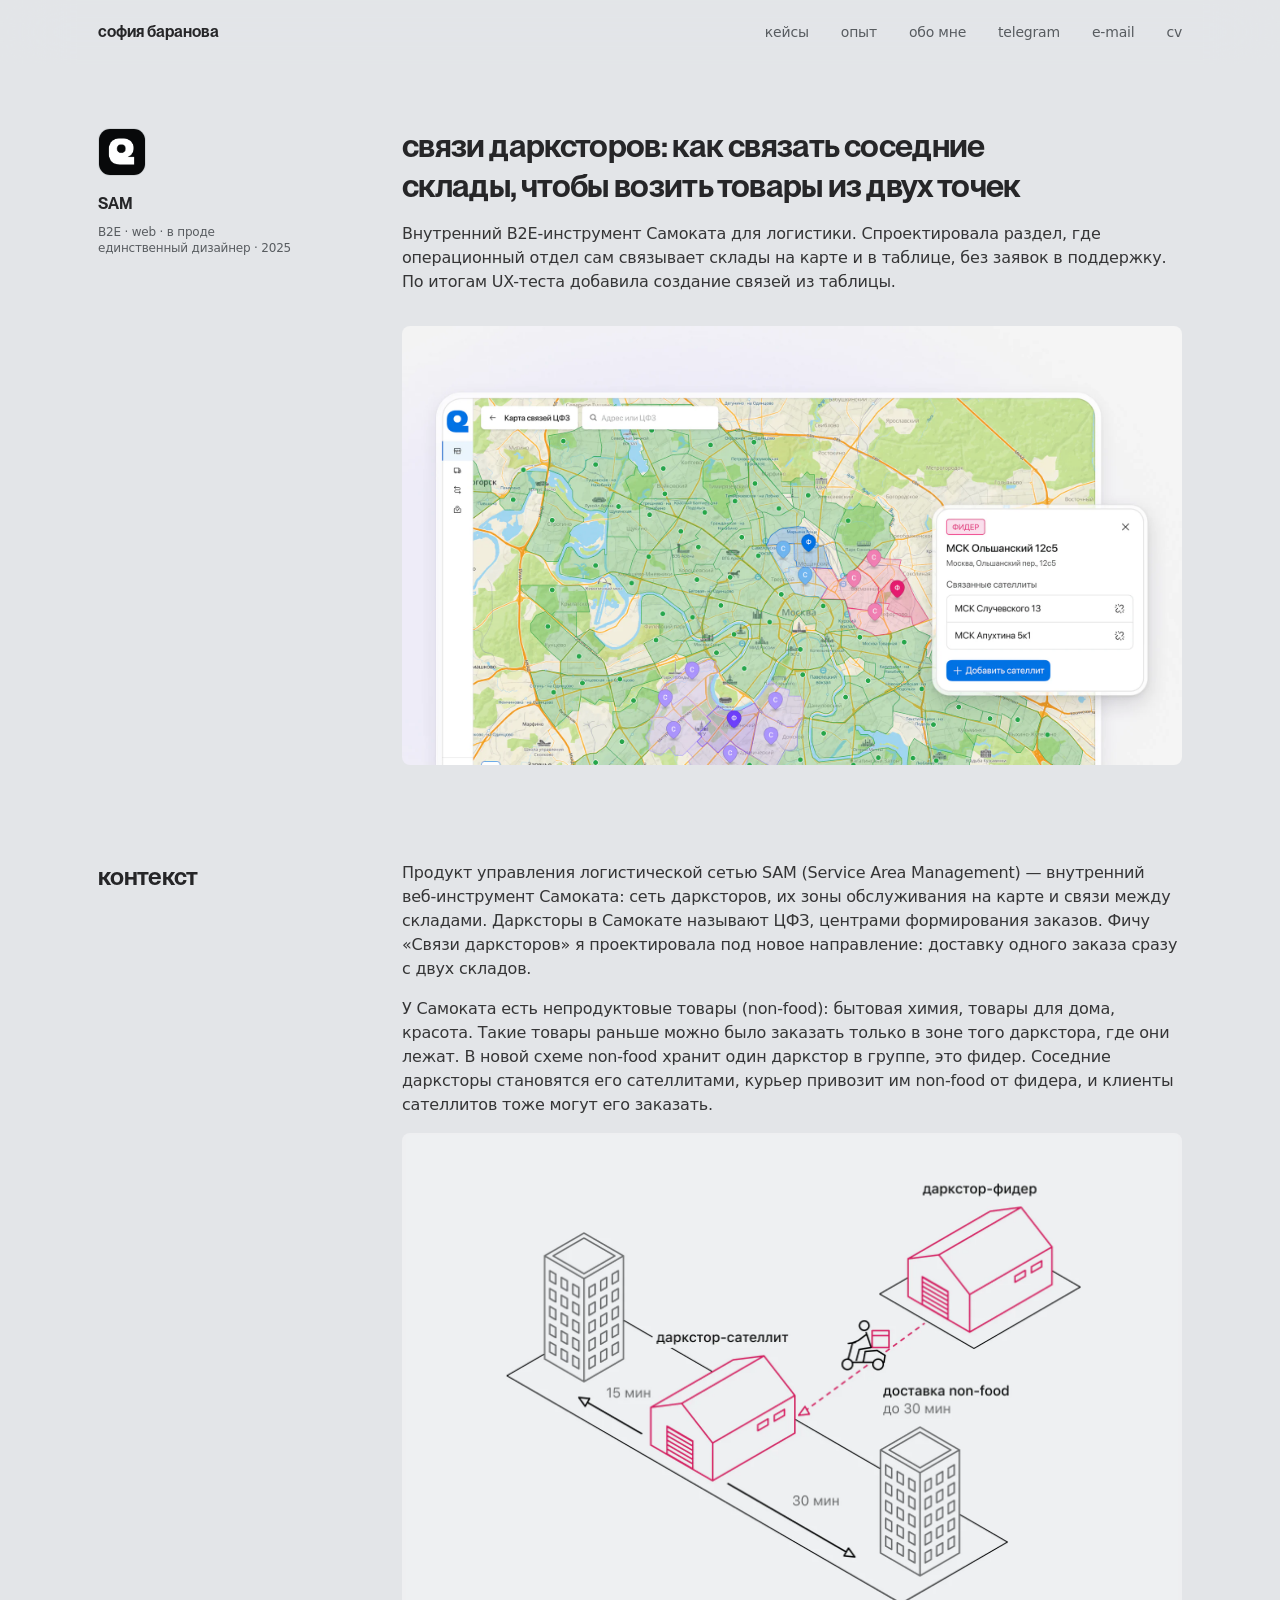
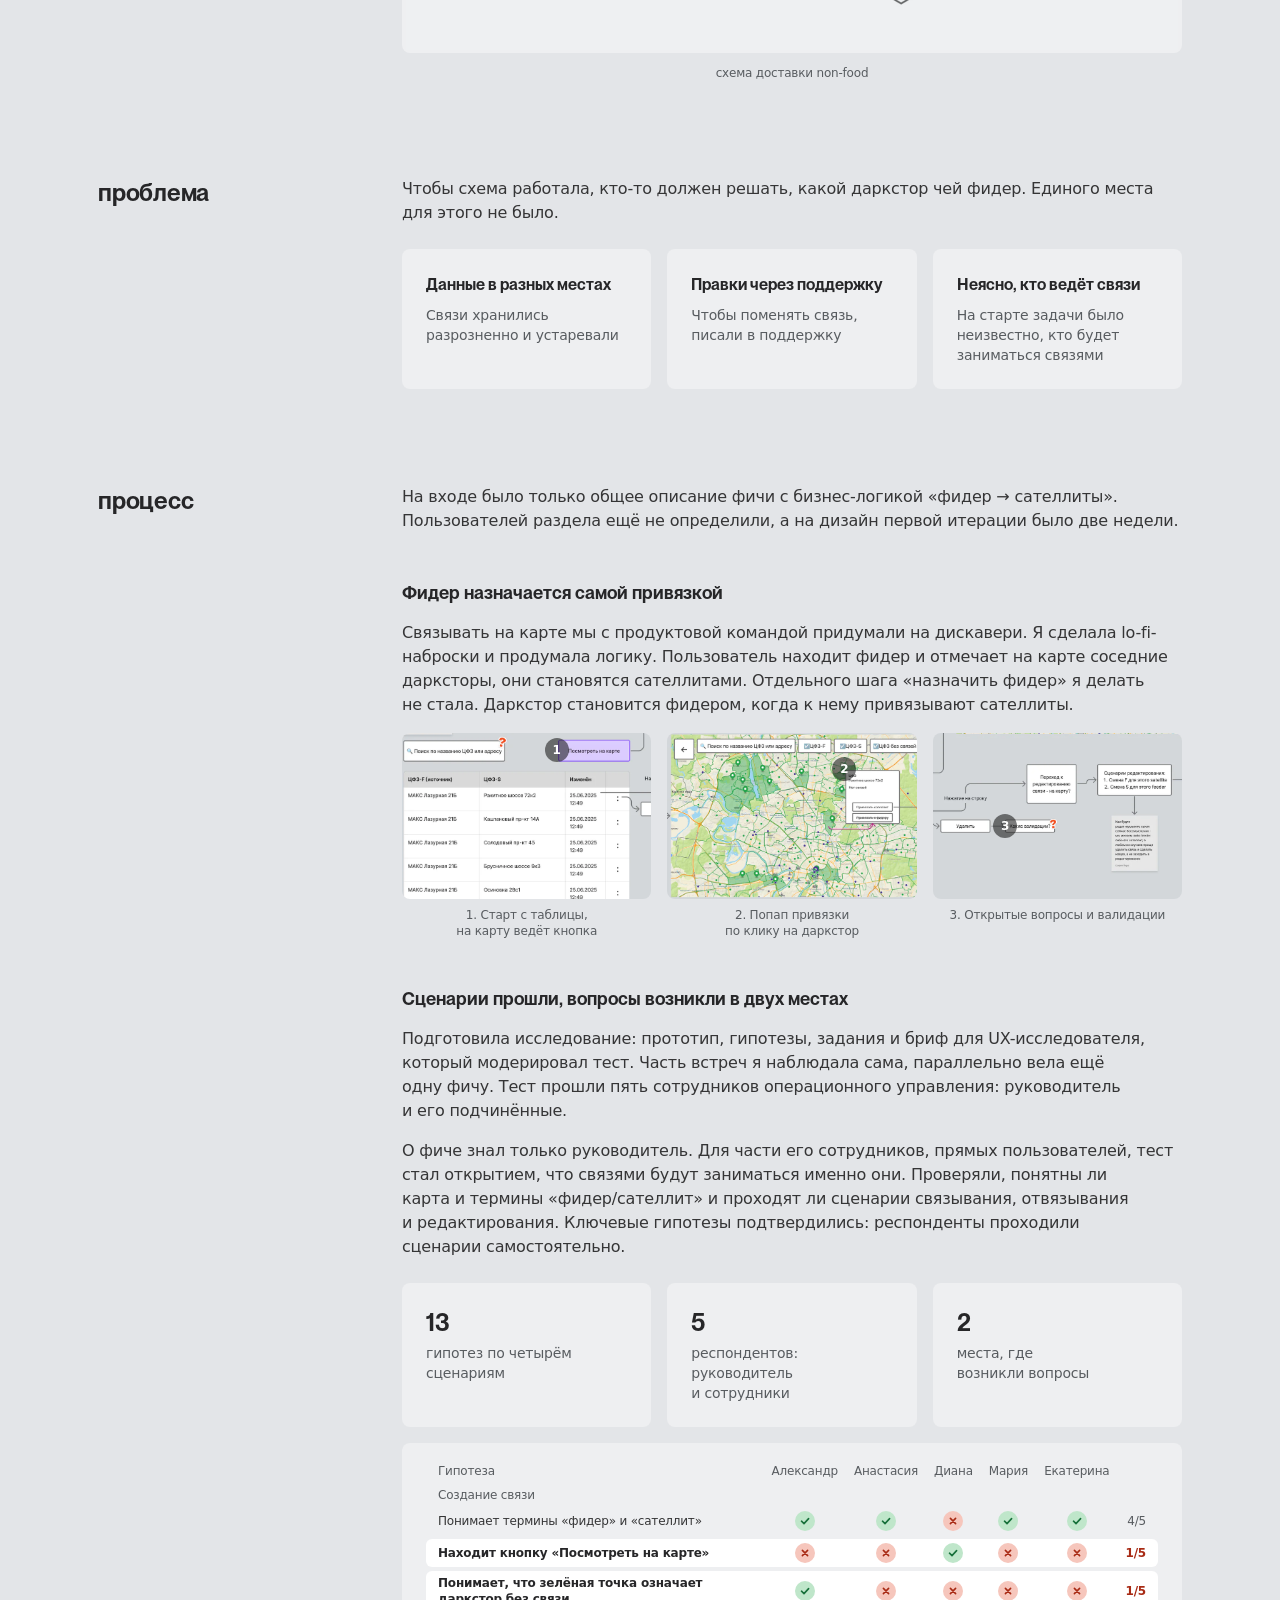
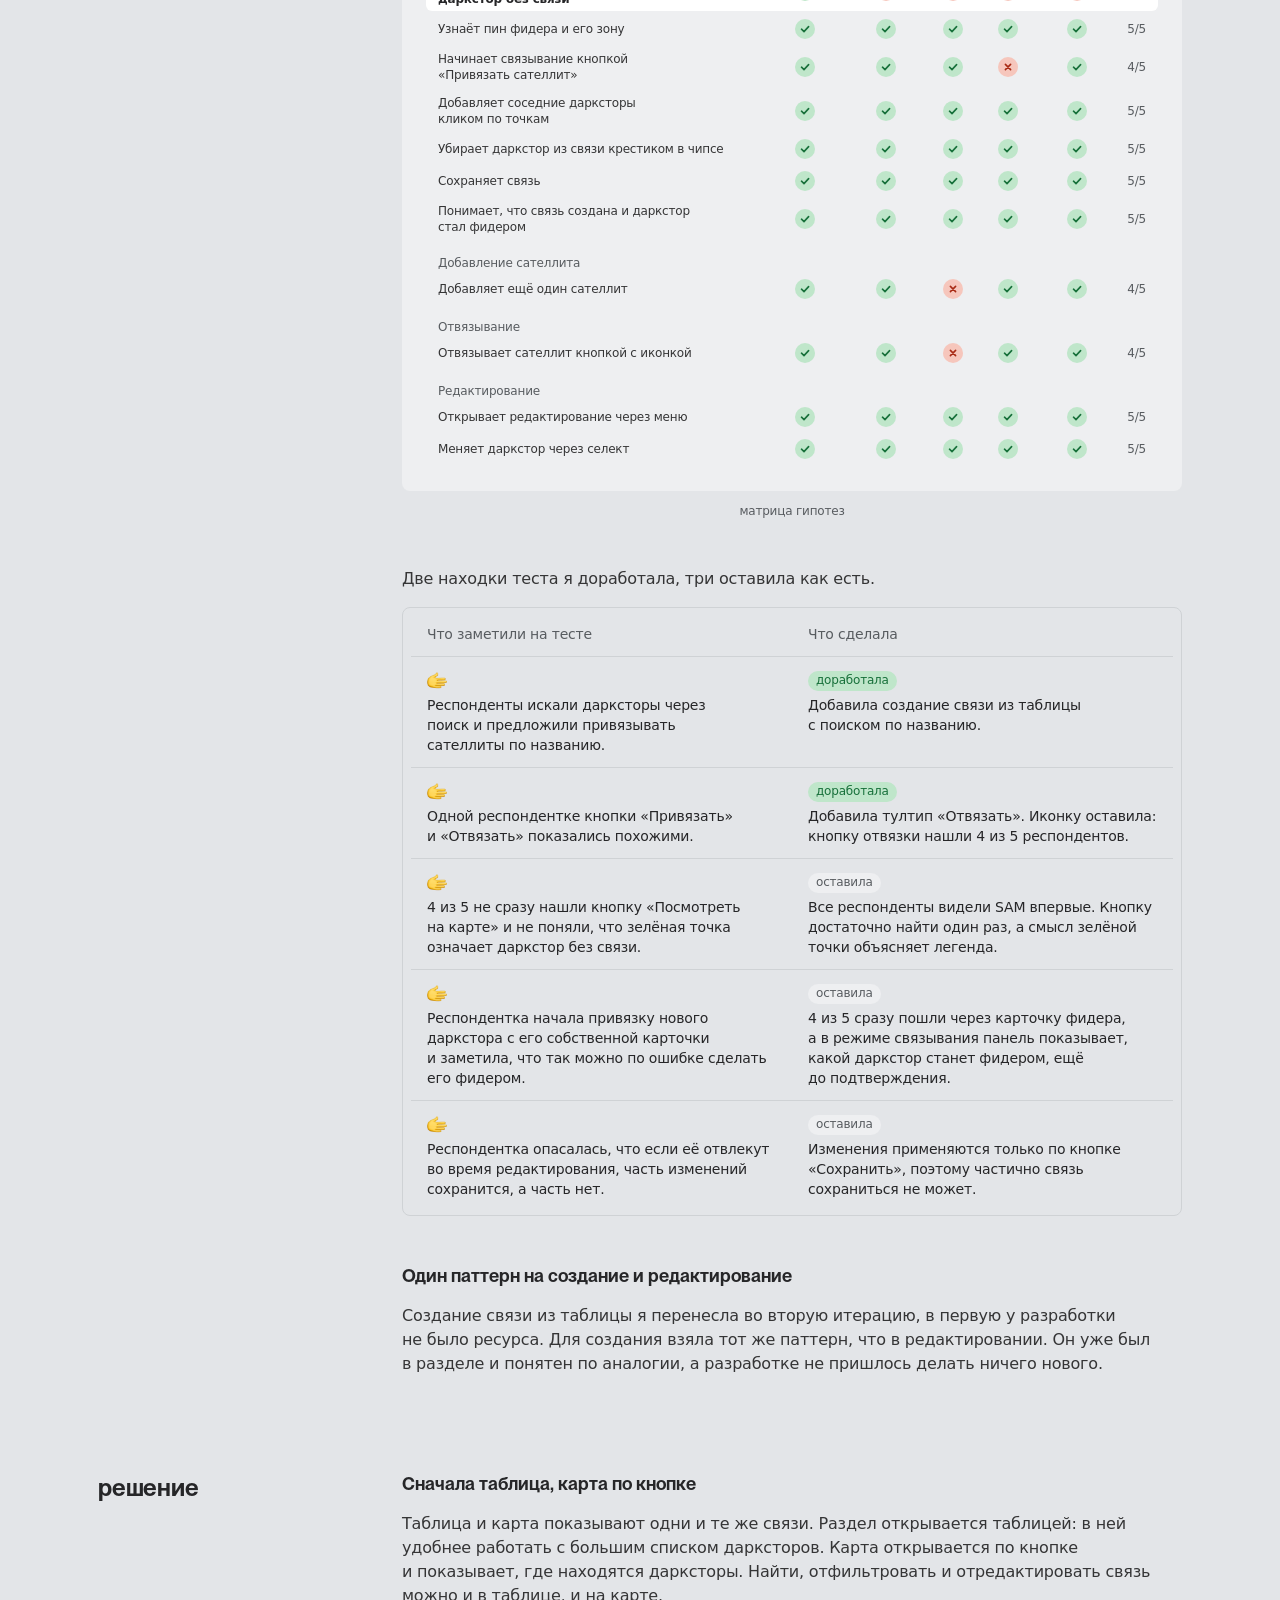
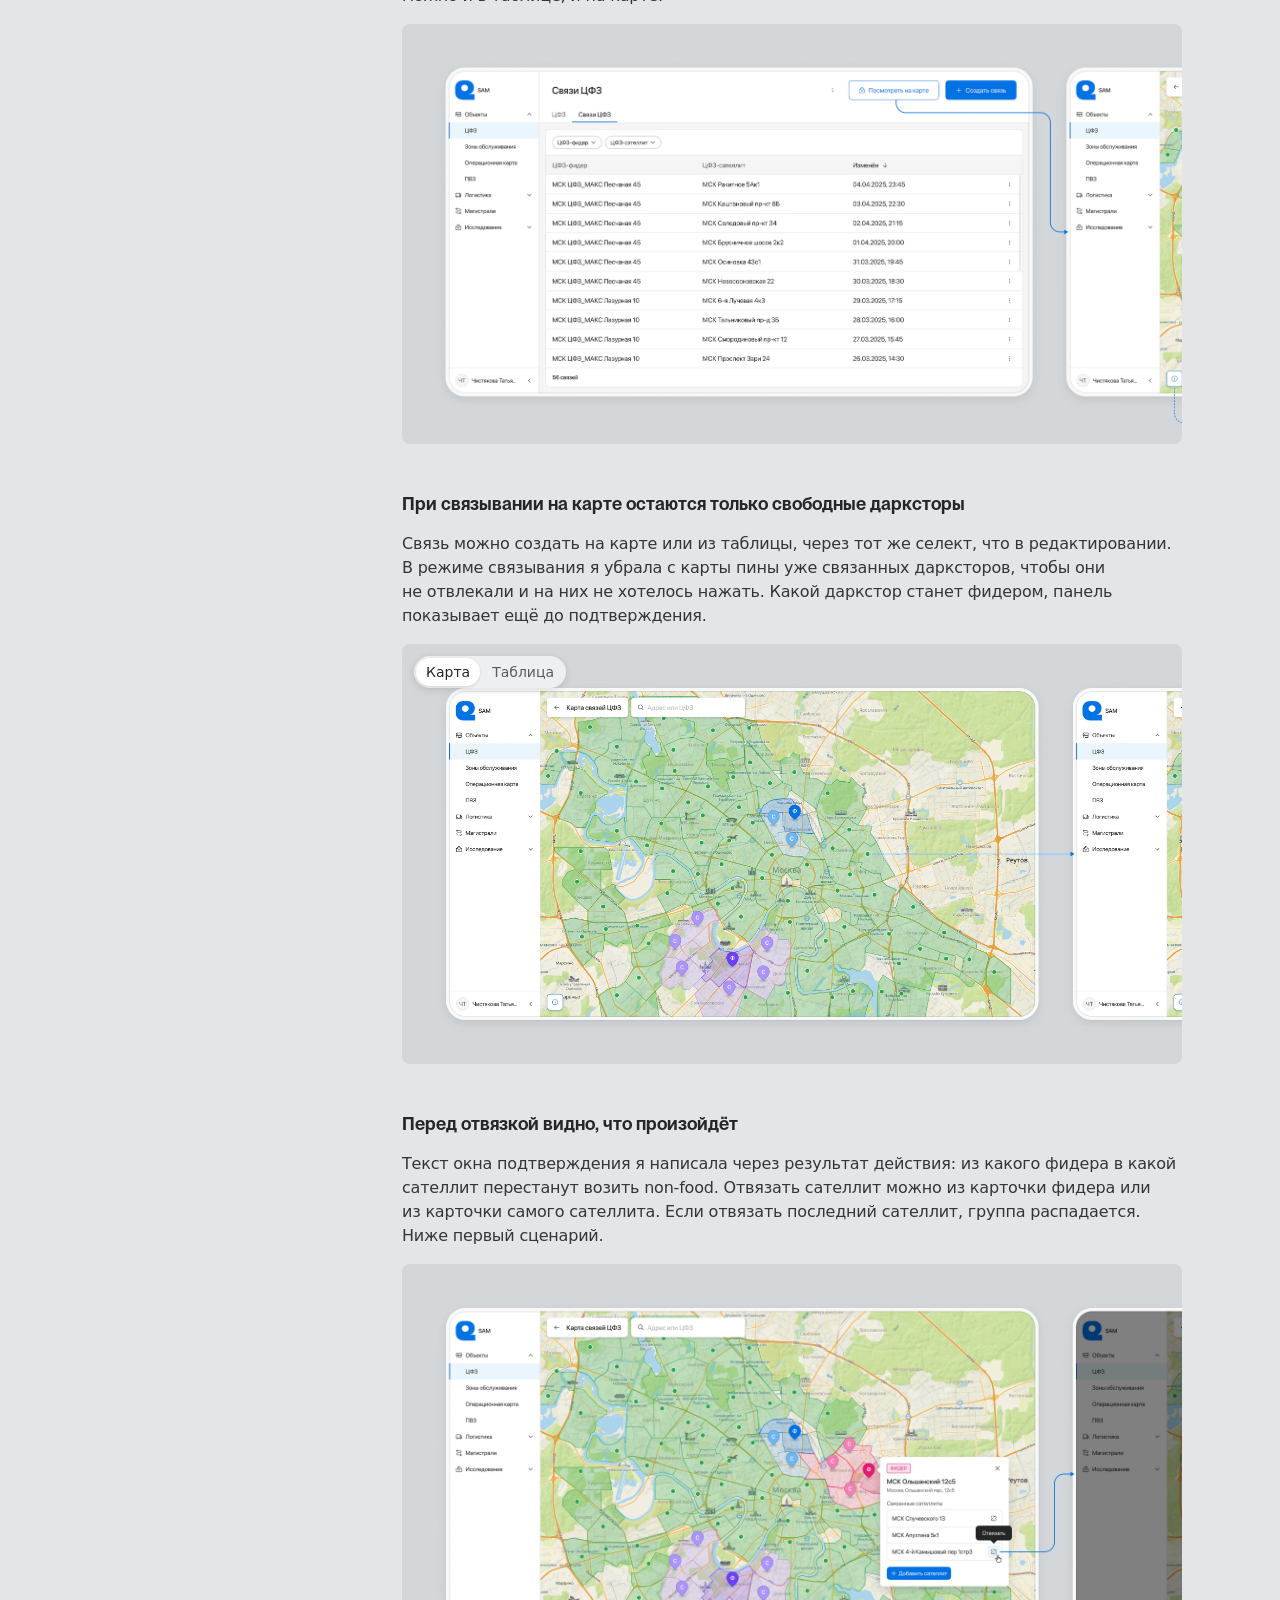
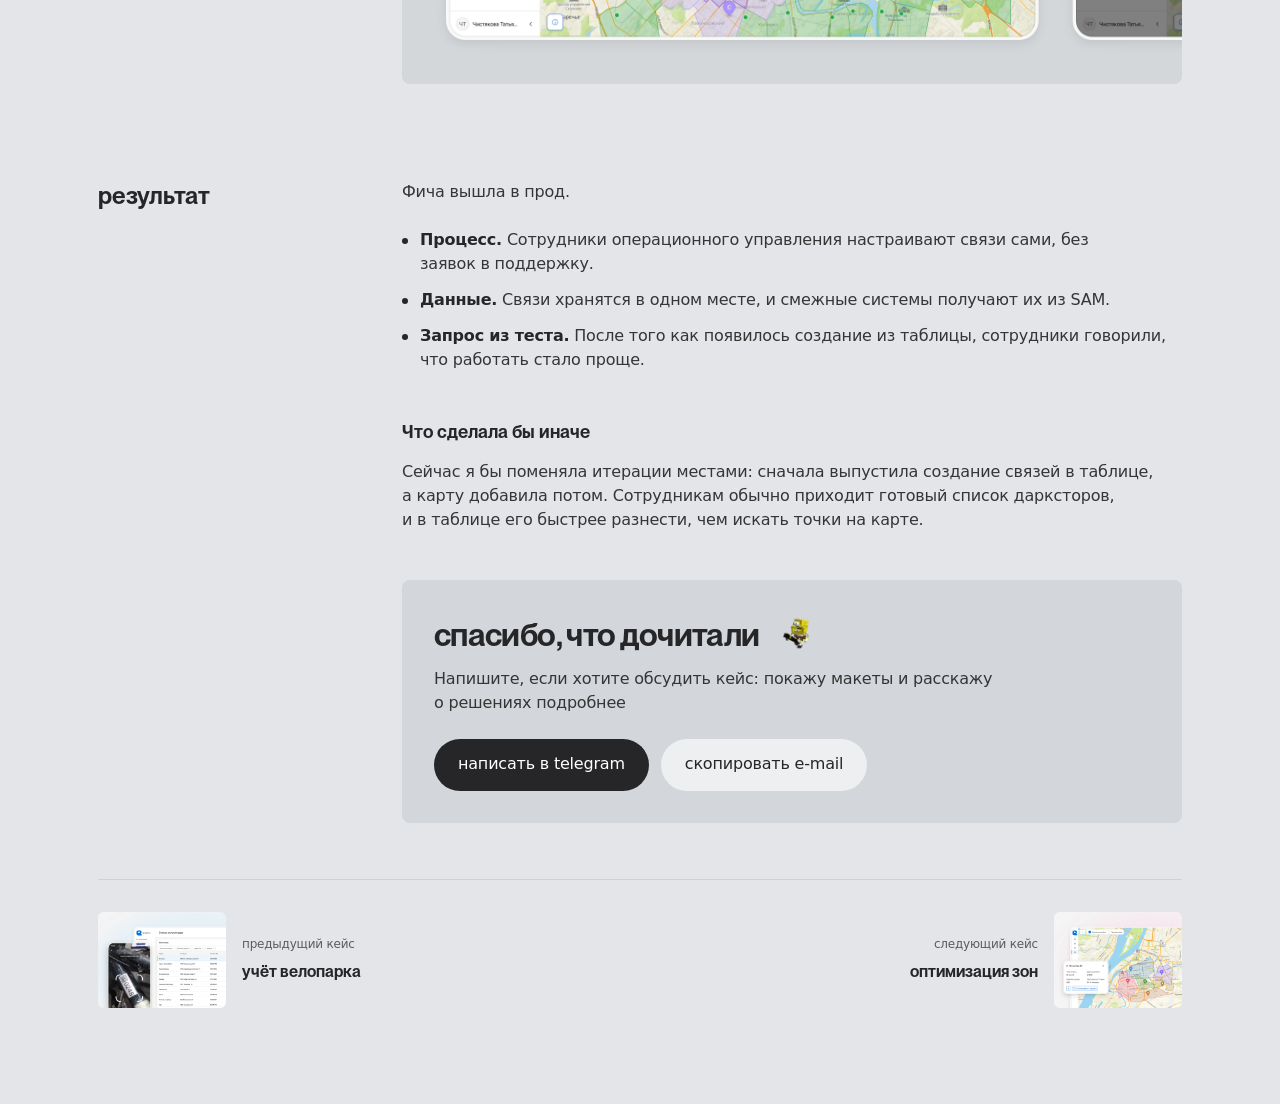
==== commit 3e3ea0ca: "Рука в находках без отступа, новые адреса обложек для Телеграма" ====
--- a/case-svyazi.html
+++ b/case-svyazi.html
@@ -13,7 +13,7 @@
   <meta property="og:url" content="https://sofia-baranova.github.io/case-svyazi.html">
   <meta property="og:title" content="Связи дарксторов">
   <meta property="og:description" content="Как связать соседние склады, чтобы возить non-food из двух точек: карта связей и сценарии для внутреннего B2E-инструмента Самоката.">
-  <meta property="og:image" content="https://sofia-baranova.github.io/images/og/og-svyazi.jpg">
+  <meta property="og:image" content="https://sofia-baranova.github.io/images/og/og-svyazi.jpg?v=2">
   <meta property="og:image:width" content="1200">
   <meta property="og:image:height" content="630">
   <meta name="twitter:card" content="summary_large_image">
--- a/styles.css
+++ b/styles.css
@@ -868,7 +868,7 @@
 /* таблица находок: «что заметили / что сделала», бейдж над решением */
 .tbl--findings td { width: 50%; vertical-align: top; }
 /* в левой колонке над наблюдением — эмодзи 🫱 («вот») на месте бейджа: обе колонки начинаются с метки, текст в них на одной линии */
-.chip--mark { padding-left: 0; padding-right: 0; }
+.chip.chip--mark { padding-left: 0; padding-right: 0; } /* двойной класс: иначе боковые отступы обычного чипса (правило ниже) перебивают это */
 .chip--mark img { display: inline-block; width: 20px; height: 20px; vertical-align: top; margin: -3px 0; } /* по высоте как бейдж: строку не раздвигает */
 .chip { display: inline-block; margin-bottom: var(--s1); padding: 2px var(--s2) 4px; border-radius: 999px; font-size: var(--fs-meta); line-height: 14px; } /* высота та же 20; строчные буквы шрифт рисует ниже середины строки, поэтому сверху отступ на 2 px меньше, чем снизу — текст встаёт по центру */
 .chip--done { background: #bfe6ca; color: #17703a; }
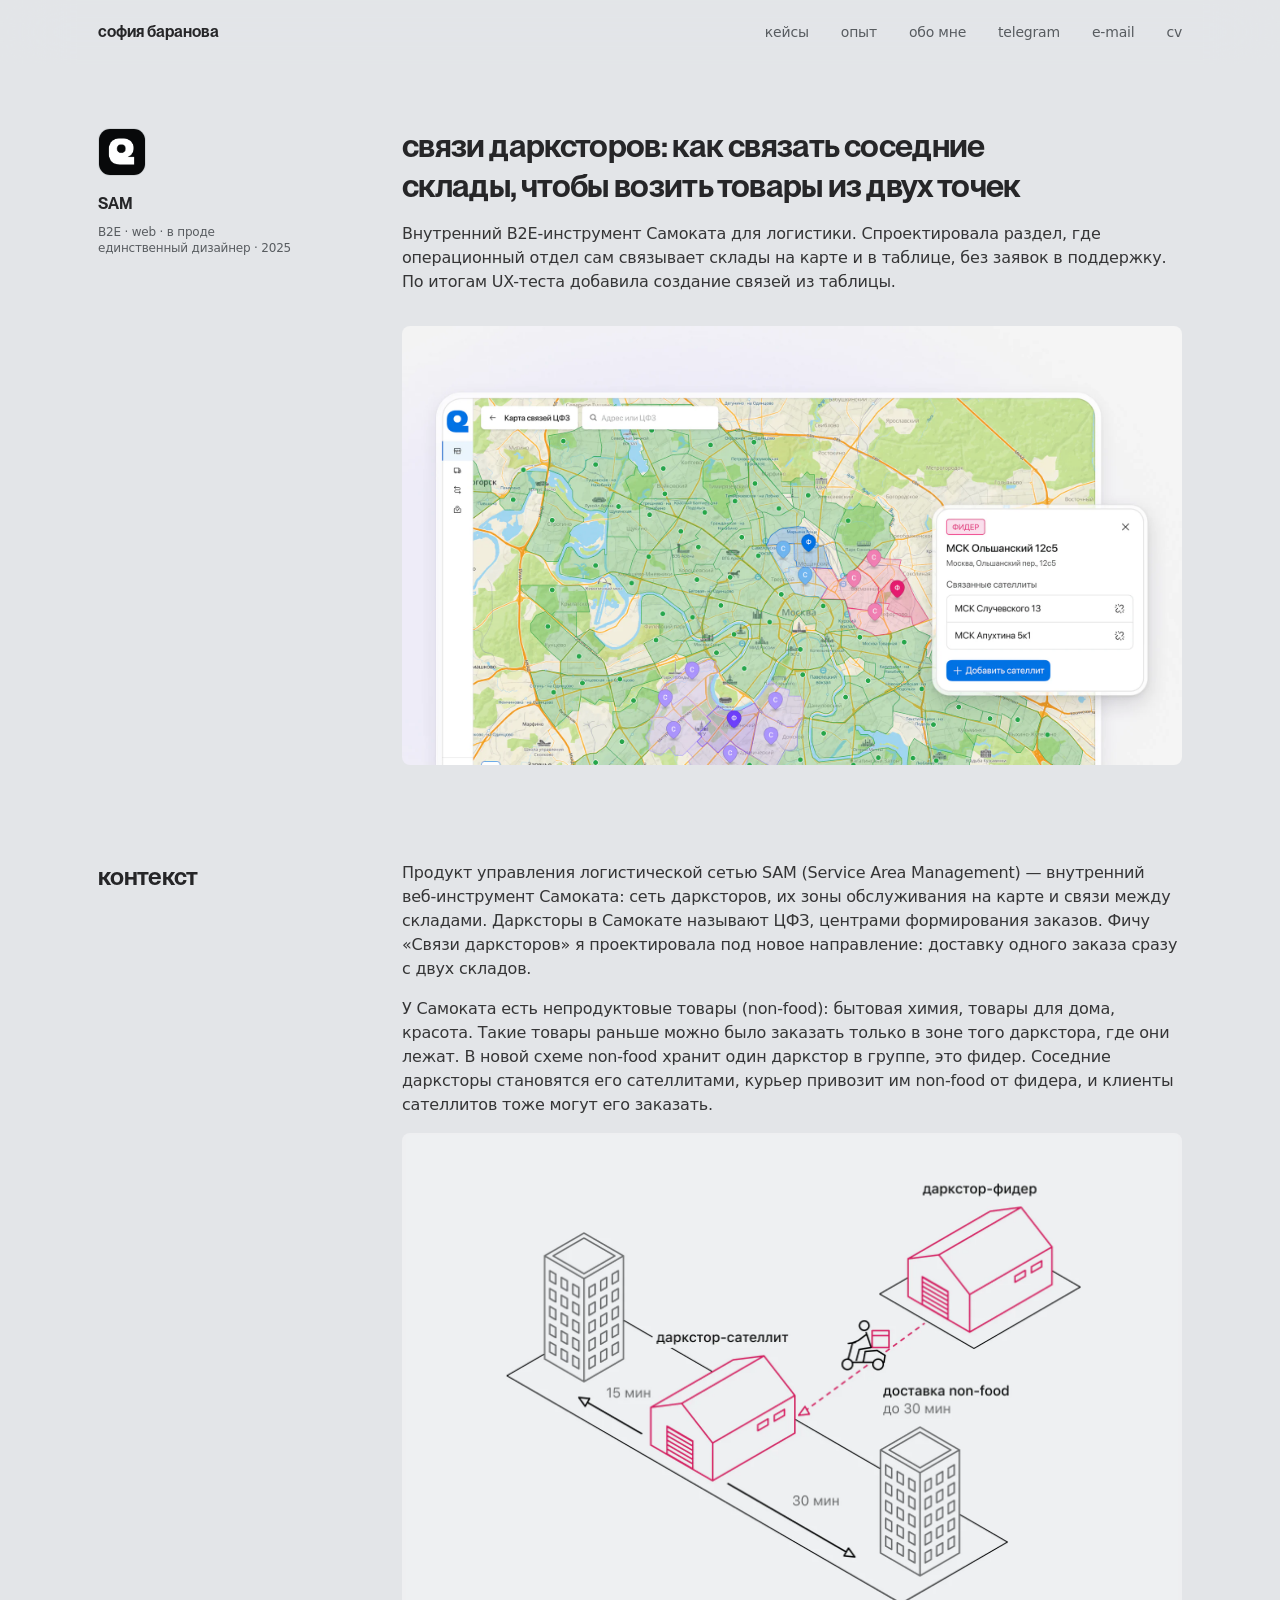
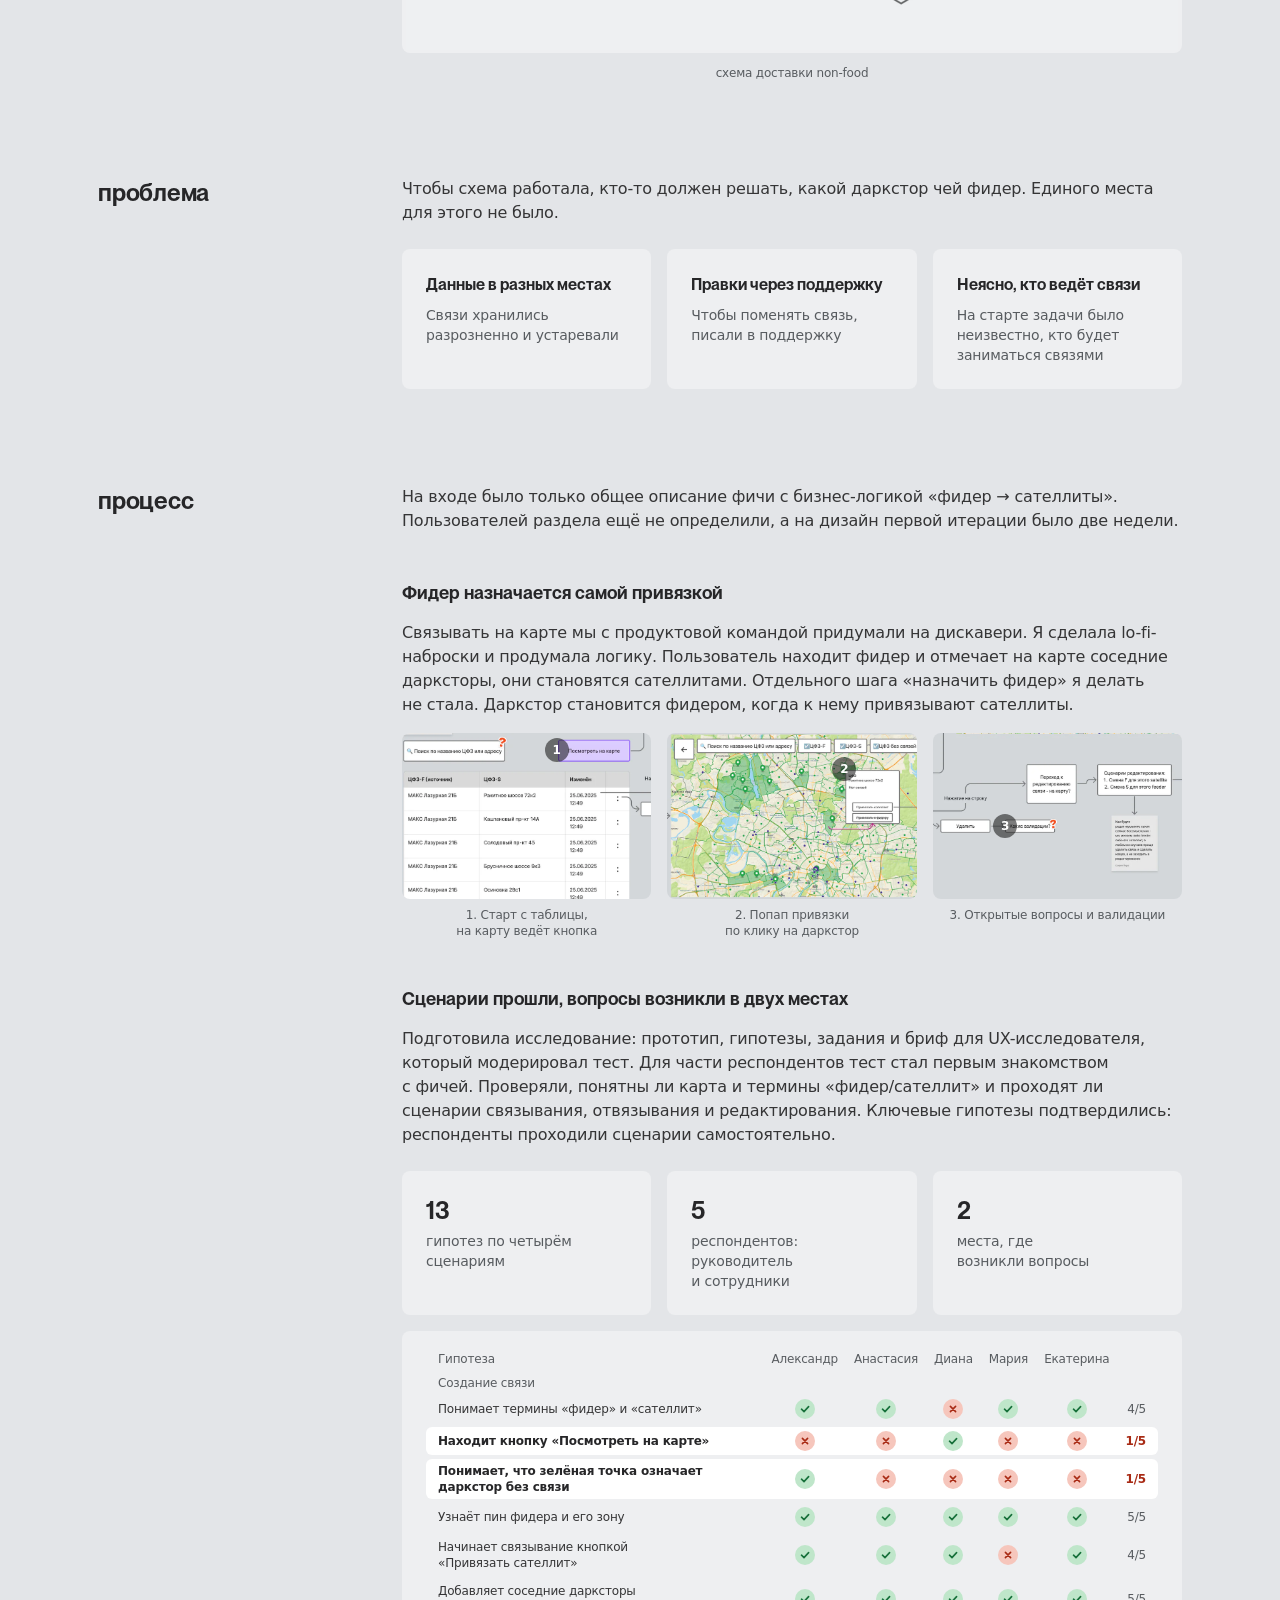
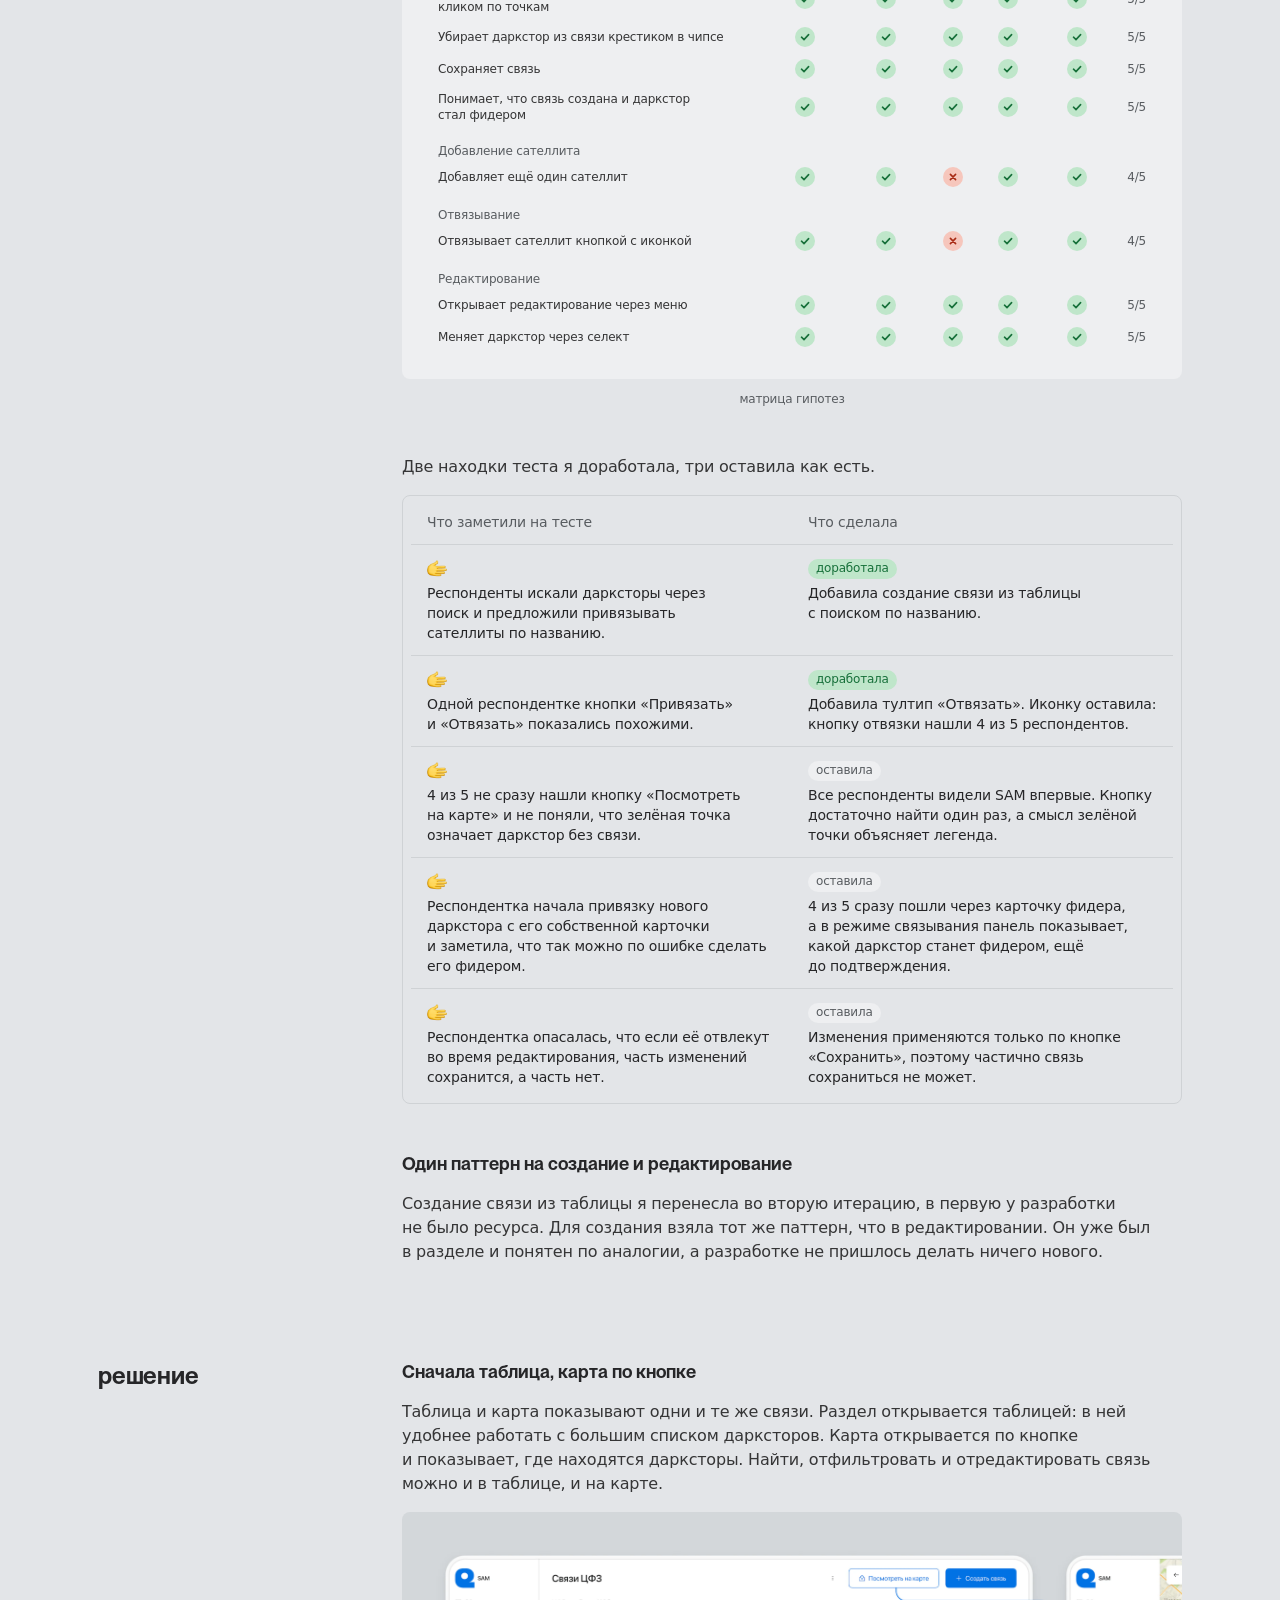
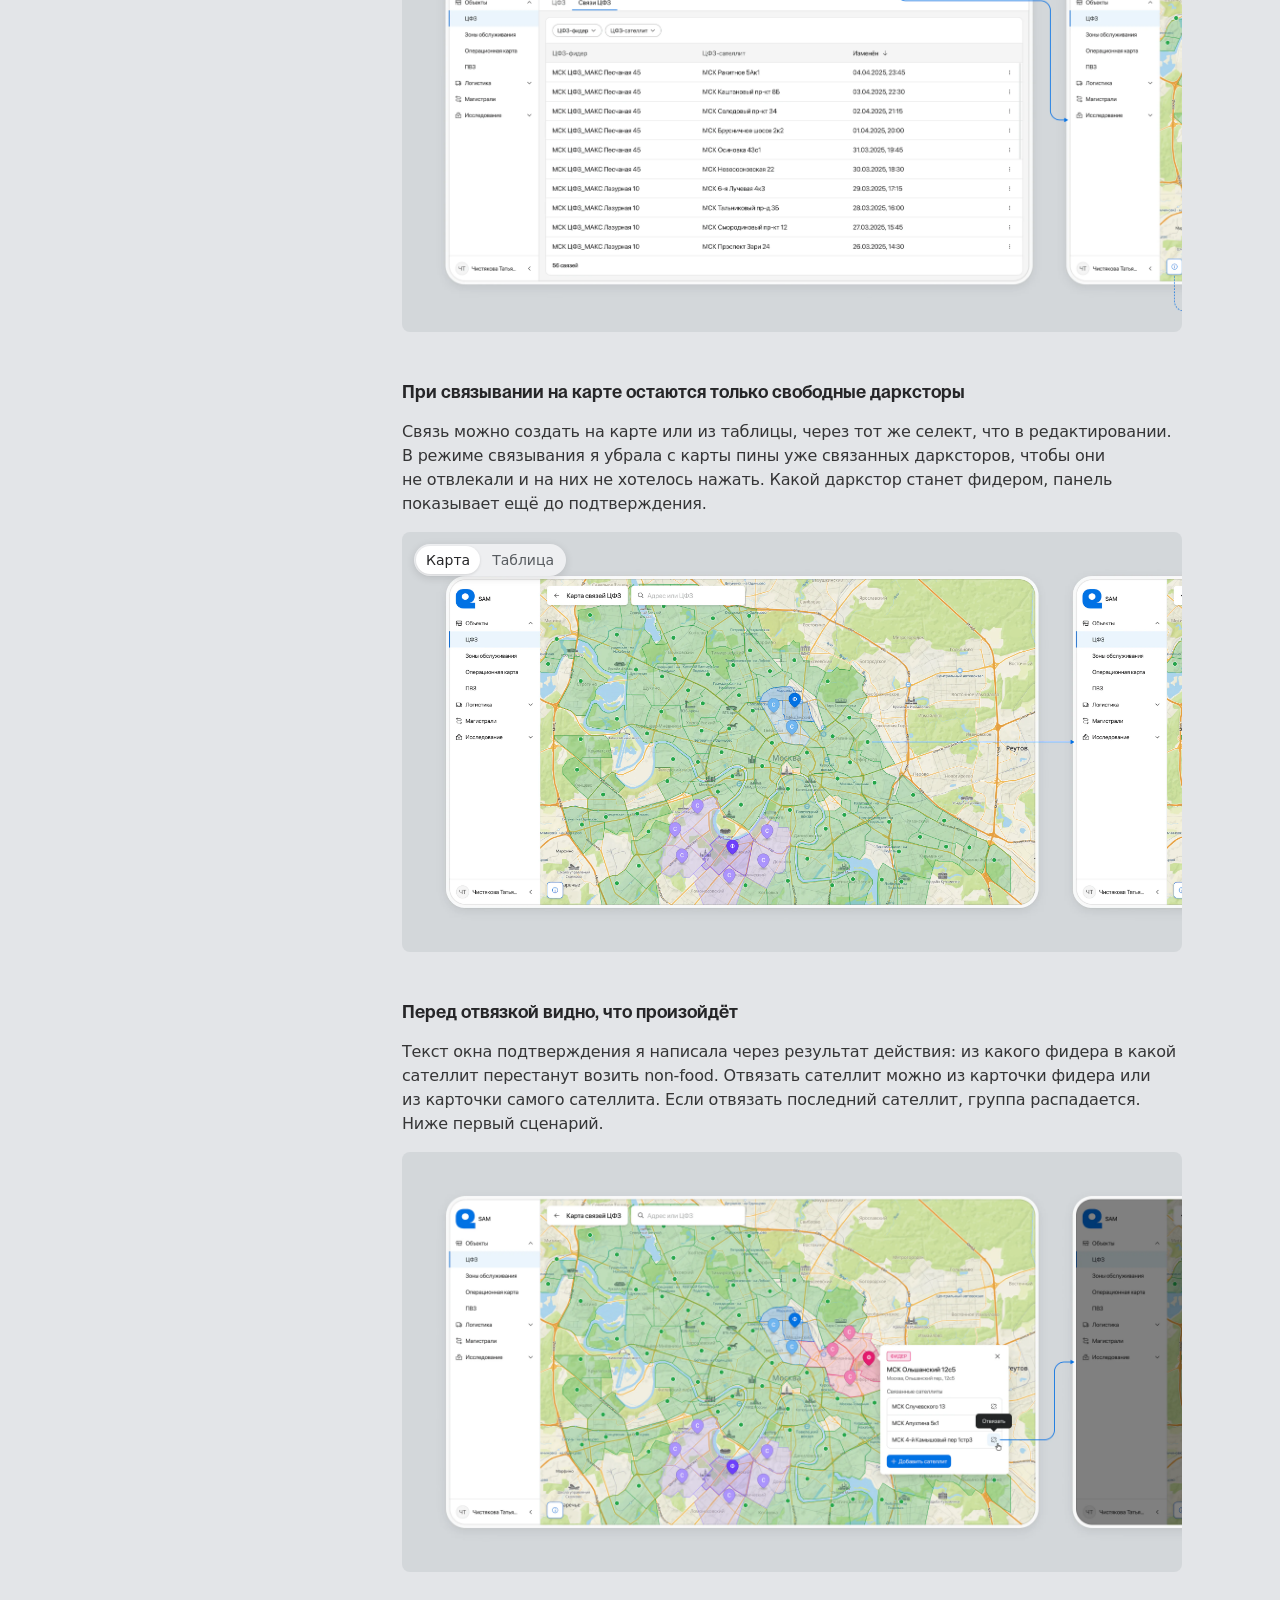
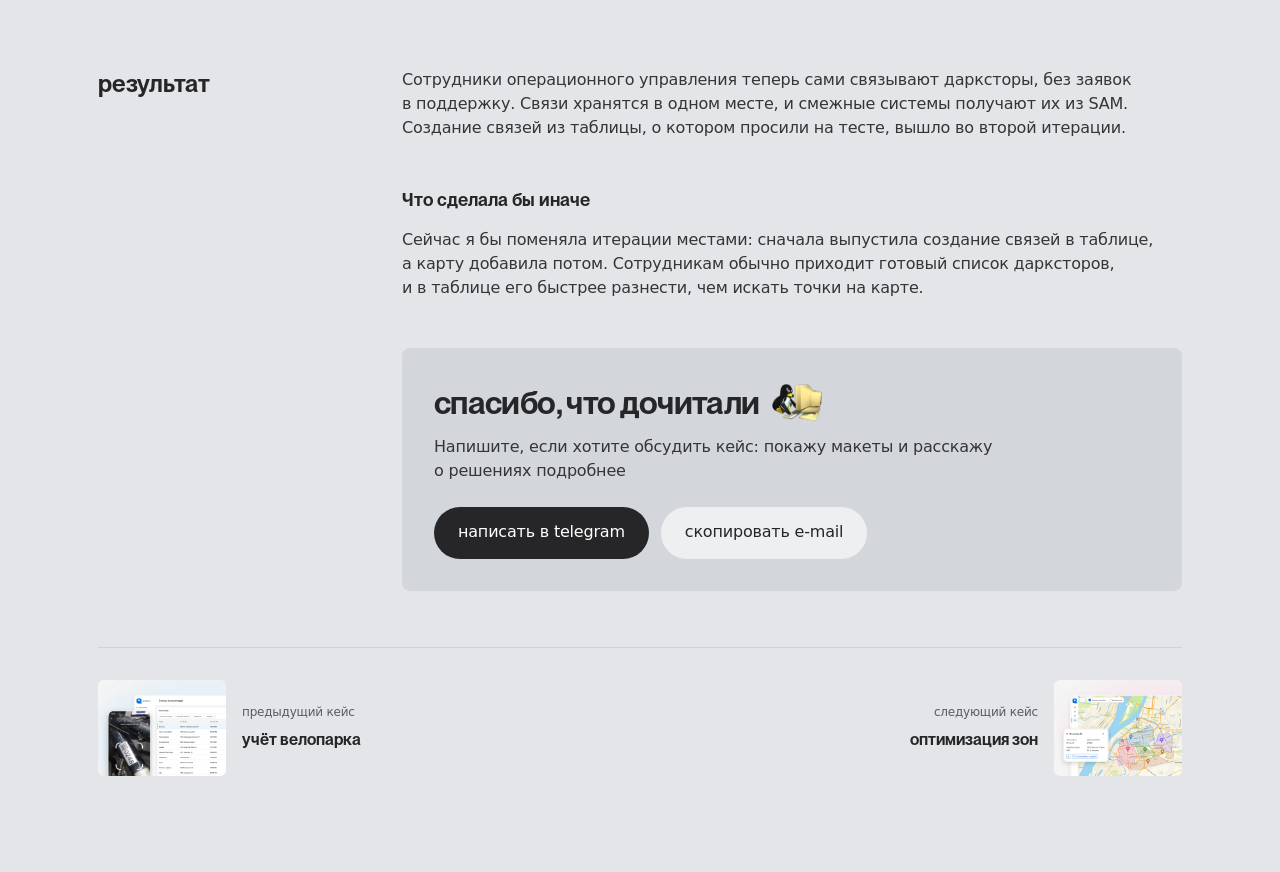
==== commit 1ba5b8ea: "правки после резюме, по комментам Андрея (текст), фото" ====
--- a/case-svyazi.html
+++ b/case-svyazi.html
@@ -174,8 +174,7 @@
           </div>
 
           <h3>Сценарии прошли, вопросы возникли в&nbsp;двух местах</h3>
-          <p>Подготовила исследование: прототип, гипотезы, задания и&nbsp;бриф для UX-исследователя, который модерировал тест. Часть встреч я&nbsp;наблюдала сама, параллельно вела ещё одну фичу. Тест прошли пять сотрудников операционного управления: руководитель и&nbsp;его подчинённые.</p>
-          <p>О&nbsp;фиче знал только руководитель. Для части его сотрудников, прямых пользователей, тест стал открытием, что связями будут заниматься именно они. Проверяли, понятны&nbsp;ли карта и&nbsp;термины «фидер/сателлит» и&nbsp;проходят&nbsp;ли сценарии связывания, отвязывания и&nbsp;редактирования. Ключевые гипотезы подтвердились: респонденты проходили сценарии самостоятельно.</p>
+          <p>Подготовила исследование: прототип, гипотезы, задания и&nbsp;бриф для UX-исследователя, который модерировал тест. Для части респондентов тест стал первым знакомством с&nbsp;фичей. Проверяли, понятны&nbsp;ли карта и&nbsp;термины «фидер/сателлит» и&nbsp;проходят&nbsp;ли сценарии связывания, отвязывания и&nbsp;редактирования. Ключевые гипотезы подтвердились: респонденты проходили сценарии самостоятельно.</p>
 
           <div class="metrics">
             <div class="metric"><div class="metric__num">13</div><div class="metric__label">гипотез по&nbsp;четырём сценариям</div></div>
@@ -308,12 +307,7 @@
           <nav class="section-jump section-jump--after"></nav>
         </h2>
         <div class="cblock__content">
-          <p>Фича вышла в&nbsp;прод.</p>
-          <ul class="bullets">
-            <li><span><b>Процесс.</b> Сотрудники операционного управления настраивают связи сами, без заявок в&nbsp;поддержку.</span></li>
-            <li><span><b>Данные.</b> Связи хранятся в&nbsp;одном месте, и&nbsp;смежные системы получают их&nbsp;из&nbsp;SAM.</span></li>
-            <li><span><b>Запрос из&nbsp;теста.</b> После того как появилось создание из&nbsp;таблицы, сотрудники говорили, что работать стало проще.</span></li>
-          </ul>
+          <p>Сотрудники операционного управления теперь сами связывают дарксторы, без заявок в&nbsp;поддержку. Связи хранятся в&nbsp;одном месте, и&nbsp;смежные системы получают их&nbsp;из&nbsp;SAM. Создание связей из&nbsp;таблицы, о&nbsp;котором просили на&nbsp;тесте, вышло во&nbsp;второй итерации.</p>
           <h3>Что сделала&nbsp;бы иначе</h3>
           <p>Сейчас я&nbsp;бы&nbsp;поменяла итерации местами: сначала выпустила создание связей в&nbsp;таблице, а&nbsp;карту добавила потом. Сотрудникам обычно приходит готовый список дарксторов, и&nbsp;в&nbsp;таблице его быстрее разнести, чем искать точки на&nbsp;карте.</p>
         </div>
--- a/styles.css
+++ b/styles.css
@@ -974,19 +974,18 @@
 }
 
 /* ======================= ГЛАВНАЯ: первый экран, «обо мне», подвал, картинки за курсором (перенесено из превью 19.10) ======================= */
-/* герой без большого фото: аватарка, заголовок, лид в одну колонку; кейсы сразу под ним */
+/* герой без фото (12.11 убрали и аватарку — фото только в «обо мне»): заголовок и лид в одну колонку; кейсы сразу под ним */
 .hero--compact { display: block; min-height: 0; }
-.hero__avatar { width: 64px; height: 64px; border-radius: 50%; overflow: hidden; border: 1px solid var(--border); margin-bottom: var(--s5); }
-.hero__avatar img { width: 100%; height: 100%; object-fit: cover; }
 .hero--compact .hero__lead { max-width: calc((100% - 2 * var(--s5)) / 3 * 2 + var(--s5)); } /* ширина колонок 1–2 сетки кейсов: правый край лида совпадает с краем второй карточки */
-.hero--compact + .cases { margin-top: var(--s9); padding-top: 0; }
+.hero--compact { padding-top: var(--s6); } /* 12.11: без аватарки заголовок прилип к шапке — от шапки до заголовка 64 + 32 = 96 */
+.hero--compact + .cases { margin-top: calc(var(--s9) + var(--s6)); padding-top: 0; } /* 128 — как между остальными разделами главной (опыт, обо мне, контакты); сверху меньше, чем снизу: первый экран держится у начала страницы, а кейсы читаются отдельным разделом */
 
 /* обо мне — по сетке «Опыта» */
 .about { margin-top: calc(var(--s9) + var(--s6)); display: grid; grid-template-columns: repeat(3, minmax(0, 1fr)); column-gap: var(--s5); align-items: start; }
 .about > h2 { font-family: var(--font-display); font-size: var(--fs-h2); font-weight: 600; letter-spacing: -0.01em; line-height: 32px; text-transform: lowercase; }
 .about__body { grid-column: 2 / span 2; display: grid; grid-template-columns: 240px minmax(0, 1fr); gap: var(--s5); align-items: stretch; }
-.about__photo { border-radius: var(--radius); background: var(--surface); overflow: hidden; } /* высота = высоте текста рядом: фото и текст всегда кончаются на одной линии, фото кадрируется под рамку */
-.about__photo img { width: 100%; height: 100%; object-fit: cover; }
+.about__photo { position: relative; border-radius: var(--radius); background: var(--surface); overflow: hidden; } /* высота = высоте текста. Исходник — квадрат A: если рамка выше квадрата, по бокам срезается фон, а композиция по вертикали не меняется */
+.about__photo img { position: absolute; inset: 0; display: block; width: 100%; height: 100%; object-fit: cover; object-position: 48% 50%; } /* лицо по центру при любой высоте рамки */
 .about__text { display: flex; flex-direction: column; gap: var(--s4); }
 
 /* подвал: тонкая линия, как между компаниями в опыте; мелкий серый текст. Ссылки не дублируем — они в закреплённой шапке */
@@ -1032,5 +1031,64 @@
   .about > h2 { margin: 0 0 var(--s6); }
   .about__body { grid-column: 1; grid-template-columns: minmax(0, 1fr); }
   .about__photo { width: 100%; max-width: 480px; aspect-ratio: 1; } /* на телефоне — квадрат во всю ширину (на планшете не больше 480) */
+  .hero--compact { padding-top: 0; } /* на планшете и телефоне первый экран короче: отступы как были (64 от шапки, 96 до кейсов), иначе лид уезжает вниз */
+  .hero--compact + .cases { margin-top: var(--s9); }
   .hero--compact .hero__lead { max-width: 60ch; } /* на десктопе лид шириной в две карточки кейсов; на узком экране это давало колонку в 2/3 ширины — теперь во всю ширину (на планшете не длиннее ~60 знаков) */
 }
+
+
+/* ======================= ШАПКА НА ТЕЛЕФОНЕ: плавающие плашки (12.11) =======================
+   Сплошная стеклянная полоса во встроенном браузере Telegram выглядела глухой плашкой поверх текста.
+   Теперь у шапки нет фона: имя слева и кнопка меню справа — отдельные стеклянные плашки с тенью, между ними виден контент.
+   Включается там же, где гамбургер (600): так у шапки два состояния, а не три — между 500 и 600 телефонов нет */
+:root {
+  --pill-bg: rgba(238,239,241,0.72); /* цвет плашек-карточек (--surface) на 72%: текст под плашкой не мешает читать имя */
+  --pill-blur: saturate(160%) blur(20px);
+  --pill-shadow: 0 4px 16px rgba(38,38,40,0.10), 0 1px 2px rgba(38,38,40,0.06);
+}
+@media (max-width: 600px) {
+  .header { pointer-events: none; } /* пустое место между плашками не перехватывает нажатия по контенту под ним */
+  .header::before,
+  .header:has(.nav-toggle[aria-expanded="true"])::before { display: none; }
+  .header__inner { padding: 0 10px; } /* плашки 44 по центру шапки 64: 10 сверху и 10 от края экрана */
+  .brand, .nav-toggle { pointer-events: auto; }
+
+  .brand, .nav-toggle, .nav-mobile {
+    background: var(--pill-bg);
+    -webkit-backdrop-filter: var(--pill-blur);
+    backdrop-filter: var(--pill-blur);
+    border: none; /* без обводки: плашку от фона отделяет тень (12.11) */
+    box-shadow: var(--pill-shadow);
+  }
+  /* имя: 10 от края + 14 внутри = 24 — текст стоит ровно по левому краю контента.
+     Снизу 2 — поднимает текст на 1: у шрифта середина строчных букв на ~1,6 ниже середины строки, но 1,5 на глаз было уже высоко (12.11) */
+  .brand { display: flex; align-items: center; height: 44px; padding: 0 14px 2px; border-radius: 999px; }
+  .nav-toggle { width: 44px; height: 44px; margin: 0; padding: 0; border-radius: 50%; }
+
+  /* открытое меню — небольшая стеклянная карточка, прикреплённая к кнопке справа и «вырастающая» из неё (12.11).
+     На всю ширину короткие пункты жались к левому краю, далеко от кнопки, которой меню открыли */
+  .nav-mobile {
+    top: 62px; left: auto; right: 10px; /* 8 ниже плашек, правый край — по кнопке */
+    min-width: 200px;
+    padding: 6px; gap: 0;
+    align-items: stretch;
+    border-radius: 20px;
+    transform-origin: top right;
+    transform: translateY(-4px) scale(.96);
+  }
+  .nav-mobile.is-open { transform: none; }
+  /* каждый пункт — строка 44 во всю ширину карточки: удобно попадать пальцем */
+  .nav-mobile a {
+    position: relative;
+    display: block; padding: 10px 14px; line-height: 24px;
+    border-radius: 14px; /* 20 у карточки − 6 поле: скругления параллельны */
+    color: var(--ink);
+  }
+  .nav-mobile a:active { background: rgba(38,38,40,0.06); }
+  /* тонкая линия между разделами сайта (кейсы, опыт, обо мне) и контактами (telegram, e-mail, cv) */
+  .nav-mobile a:nth-child(4) { margin-top: 13px; }
+  .nav-mobile a:nth-child(4)::before {
+    content: ""; position: absolute; left: 14px; right: 14px; top: -7px;
+    height: 1px; background: rgba(38,38,40,0.10);
+  }
+}
